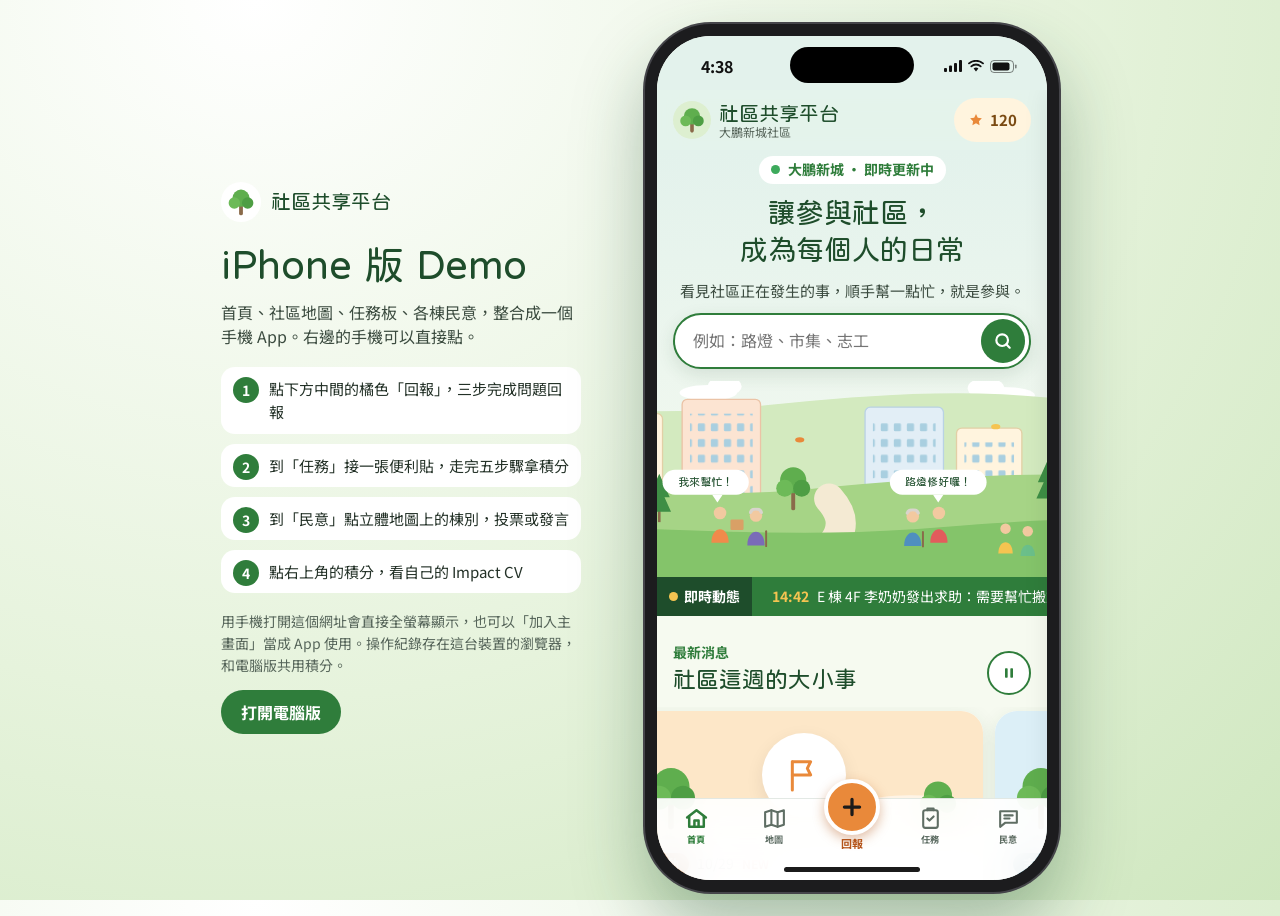
==== mobile.html @ 23ca9dd9 "mobile.html" ====
<!doctype html>
<html lang="zh-Hant">
<head>
<meta charset="utf-8">
<meta name="viewport" content="width=device-width, initial-scale=1, viewport-fit=cover">
<meta name="theme-color" content="#F6FAF0">
<meta name="apple-mobile-web-app-capable" content="yes">
<meta name="apple-mobile-web-app-status-bar-style" content="default">
<meta name="apple-mobile-web-app-title" content="社區共享">
<title>社區共享平台 · iPhone 版</title>
<link rel="preconnect" href="https://fonts.googleapis.com">
<link rel="stylesheet" href="https://fonts.googleapis.com/css2?family=Huninn&family=Noto+Sans+TC:wght@400;500;700&display=swap">
<style>
:root{
  --ink:#1E4D2B;--green:#2F7D3B;--green-soft:#DDEFD0;--orange:#E9893A;--orange-deep:#B4541A;--sun:#F5C451;
  --paper:#FFFDF8;--bg:#F6FAF0;--line:#E1ECD6;--text:#233127;--muted:#56655A;--hard:3px 3px 0 var(--ink);
}
*{box-sizing:border-box;-webkit-tap-highlight-color:transparent}
html{-webkit-text-size-adjust:100%;height:100%}
body{margin:0;height:100%;font-family:'Noto Sans TC',-apple-system,BlinkMacSystemFont,system-ui,sans-serif;font-size:16px;line-height:1.55;color:var(--text);background:var(--bg);overflow:hidden;overscroll-behavior:none}
[hidden]{display:none!important}
h1,h2,h3,h4,p{margin:0}
button,input,select,textarea{font:inherit;color:inherit}
button{cursor:pointer;background:none;border:none;padding:0}
a{color:inherit}
:focus-visible{outline:3px solid var(--orange);outline-offset:2px}
[tabindex="-1"]:focus{outline:none}
.hn{font-family:'Huninn','Noto Sans TC',sans-serif;font-weight:400}
.sr{position:absolute;width:1px;height:1px;overflow:hidden;clip:rect(0 0 0 0);white-space:nowrap}

/* ---------- 外框：手機上全螢幕，電腦上顯示 iPhone 外框 ---------- */
.device{position:fixed;inset:0}
.app{position:absolute;inset:0;overflow:hidden;background:var(--bg);
  --top:env(safe-area-inset-top,0px);--bot:env(safe-area-inset-bottom,0px);--tabh:calc(56px + max(var(--bot),8px))}
.sbar{position:absolute;left:0;right:0;top:0;height:var(--top);z-index:30;background:rgba(246,250,240,.94)}
.app[data-tab=home] .sbar{background:#E3F2EC}
.sb-in,.island,.homebar,.desk{display:none}

@media (min-width:760px){
  body{overflow:auto;background:radial-gradient(ellipse at 20% 0%,#FFFFFF 0%,#E6F3DC 55%,#CFE7BF 100%)}
  .wrap{min-height:100%;display:flex;align-items:center;justify-content:center;gap:64px;padding:24px}
  .desk{display:block;max-width:360px;color:var(--text)}
  .device{position:relative;inset:auto;width:414px;height:868px;flex-shrink:0;padding:12px;border-radius:66px;background:#1C1C1E;box-shadow:0 0 0 2px #45454A,0 34px 70px rgba(30,77,43,.35)}
  .app{position:relative;inset:auto;width:390px;height:844px;border-radius:54px;--top:54px;--bot:26px}
  .sb-in{display:flex;align-items:center;justify-content:space-between;height:100%;padding:6px 30px 0 44px;font-weight:700;font-size:16px;color:#111}
  .island{display:block;position:absolute;top:23px;left:50%;width:124px;height:36px;margin-left:-62px;background:#000;border-radius:20px;z-index:100}
  .homebar{display:block;position:absolute;bottom:8px;left:50%;width:136px;height:5px;margin-left:-68px;border-radius:3px;background:#1B1B1B;z-index:100;pointer-events:none}
}
.desk .d-brand{display:flex;align-items:center;gap:10px;color:var(--ink);font-size:20px}
.desk h1{margin:18px 0 10px;font-size:40px;line-height:1.25;color:var(--ink)}
.desk p{font-size:16px;color:#3C4C40}
.d-try{margin:18px 0;padding:0;list-style:none;counter-reset:n;display:flex;flex-direction:column;gap:10px}
.d-try li{position:relative;padding:10px 12px 10px 48px;background:#fff;border-radius:14px;font-size:15px}
.d-try li::before{counter-increment:n;content:counter(n);position:absolute;left:12px;top:10px;width:26px;height:26px;border-radius:50%;background:var(--green);color:#fff;font-weight:700;text-align:center;line-height:26px;font-size:14px}
.d-note{font-size:14px!important;color:var(--muted)!important}
.d-link{display:inline-flex;align-items:center;min-height:44px;margin-top:14px;padding:0 20px;border-radius:999px;background:var(--green);color:#fff;font-weight:700;text-decoration:none}

/* ---------- 畫面 ---------- */
.screen{position:absolute;left:0;right:0;top:var(--top);bottom:0;overflow-y:auto;overflow-x:hidden;-webkit-overflow-scrolling:touch;overscroll-behavior:contain;padding-bottom:calc(var(--tabh) + 20px);background:var(--bg);scrollbar-width:none}
.screen::-webkit-scrollbar{display:none}
.screen.push{z-index:15;transform:translateX(102%);transition:transform .32s cubic-bezier(.2,.8,.2,1);box-shadow:-8px 0 24px rgba(0,0,0,.08)}
.screen.push.on{transform:none}

.nav{position:sticky;top:0;z-index:10;display:flex;align-items:center;justify-content:space-between;gap:10px;min-height:60px;padding:8px 16px;background:rgba(246,250,240,.9);-webkit-backdrop-filter:saturate(1.6) blur(14px);backdrop-filter:saturate(1.6) blur(14px)}
.app[data-tab=home] #s-home .nav{background:rgba(227,242,236,.9)}
.ttl{font-size:30px;line-height:1.2;color:var(--ink)}
.sub{display:flex;align-items:center;gap:6px;font-size:14px;color:var(--muted)}
.brand{display:flex;align-items:center;gap:8px;color:var(--ink)}
.brand b{font-family:'Huninn','Noto Sans TC',sans-serif;font-weight:400;font-size:20px;line-height:1.15}
.brand small{display:block;font-family:'Noto Sans TC',sans-serif;font-size:12px;color:var(--muted)}
.ptsbtn{display:flex;align-items:center;gap:6px;min-height:44px;padding:0 14px;border-radius:999px;background:#FFF4DE;color:#7A4A12;font-size:15px;font-weight:700;flex-shrink:0}
.ptsbtn.bump{animation:bump .6s ease}
@keyframes bump{30%{transform:scale(1.15)}}
.back{display:flex;align-items:center;gap:2px;min-height:44px;padding-right:10px;color:var(--green);font-size:17px;font-weight:700}
.ttl-sm{font-size:17px;font-weight:700;color:var(--ink)}

.dot{display:inline-block;width:9px;height:9px;border-radius:50%;flex-shrink:0}
@keyframes blink{50%{opacity:.35}}.live{animation:blink 1.4s ease-in-out infinite}

/* ---------- 共用元件 ---------- */
.sec{padding:26px 16px 0}
.sec-h{display:flex;align-items:flex-end;justify-content:space-between;gap:12px;margin-bottom:12px}
.kick{color:var(--green);font-weight:700;font-size:14px}
.h2{font-size:23px;line-height:1.35;color:var(--ink)}
.h2s{font-size:20px;line-height:1.35;color:var(--ink);margin-bottom:10px}
.lead{font-size:14px;color:var(--muted);margin:-6px 0 10px}
.hscroll{display:flex;gap:8px;overflow-x:auto;margin:0 -16px;padding:4px 16px 8px;scroll-padding:0 16px;scrollbar-width:none}
.hscroll::-webkit-scrollbar{display:none}
.chip{flex-shrink:0;min-height:44px;padding:0 16px;border:2px solid var(--green);border-radius:999px;background:#fff;color:var(--green);font-weight:700;font-size:15px;white-space:nowrap}
.chip[aria-pressed=true]{background:var(--green);color:#fff}
.card{background:#fff;border:1px solid var(--line);border-radius:18px;padding:16px}
.panel{background:var(--paper);border:3px solid var(--ink);border-radius:16px;box-shadow:var(--hard);padding:14px}
.btn{min-height:48px;display:inline-flex;align-items:center;justify-content:center;gap:6px;padding:0 16px;border:3px solid var(--ink);border-radius:12px;background:#fff;color:var(--ink);font-weight:700;font-size:16px;text-decoration:none;box-shadow:var(--hard);transition:transform .12s ease,box-shadow .12s ease}
.btn:active{transform:translate(2px,2px);box-shadow:1px 1px 0 var(--ink)}
.btn:disabled,.btn.primary:disabled,.btn.green:disabled{background:#ECEAE3;color:#6C7268;box-shadow:none;cursor:not-allowed;transform:none;border-color:#B8C2B0}
.btn.primary{background:var(--orange);color:#1B1B1B}
.btn.green{background:var(--green);color:#fff}
.btn.wide{width:100%}
.btn.quiet{border-width:2px;box-shadow:none;min-height:44px}
.btn.sm{min-height:44px;font-size:15px;box-shadow:none;border-width:2px}
.pill{display:inline-flex;align-items:center;gap:4px;font-size:13px;font-weight:700;padding:1px 10px;border-radius:999px;white-space:nowrap}
.pills{display:flex;flex-wrap:wrap;gap:6px;margin-bottom:6px}
.p-gray{background:#F1EFE6;color:#3E4A44}
.p-pt{background:#FFF4DE;color:#7A4A12}
.meter{height:12px;background:#EEF0E6;border:2px solid var(--ink);border-radius:999px;overflow:hidden}
.meter i{display:block;height:100%;background:var(--orange);transition:width .5s ease}
.muted{color:var(--muted);font-size:15px}
.meta{font-size:14px;color:var(--muted)}
.mini{font-size:14px;font-weight:700;color:var(--ink);margin-bottom:8px}
.notice{padding:10px 12px;border-radius:12px;background:#FFF4DE;color:#5D3A0E;font-size:15px}
.notice.ok{background:var(--green-soft);color:#1E4D2B}
.notice.stop{background:#F9DCD3;color:#7A2715}
.notice.gray{background:#F1EFE6;color:#3E4A44}

/* ---------- 首頁 ---------- */
.hero{background:linear-gradient(#E3F2EC,var(--bg));text-align:center;padding:6px 16px 0;display:flex;flex-direction:column;align-items:center;gap:10px;overflow:hidden}
.live-tag{display:inline-flex;align-items:center;gap:8px;padding:3px 12px;border-radius:999px;background:#fff;color:var(--green);font-size:14px;font-weight:700}
.hero h1{font-size:28px;line-height:1.35;color:var(--ink)}
.hero p{font-size:15px;color:#3C4C40}
.search{width:100%;display:flex;align-items:center;gap:6px;background:#fff;border:2px solid var(--green);border-radius:999px;padding:4px 4px 4px 16px;box-shadow:0 6px 18px rgba(30,77,43,.12)}
.search input{flex:1;min-width:0;border:none;outline:none;background:transparent;font-size:16px;min-height:40px}
.search button{width:44px;height:44px;flex-shrink:0;border-radius:50%;background:var(--green);display:flex;align-items:center;justify-content:center}
.scene{display:block;width:calc(100% + 32px);height:196px;margin:2px -16px 0}
@keyframes drift{from{transform:translateX(-18px)}to{transform:translateX(18px)}}.drift{animation:drift 9s ease-in-out infinite alternate}
@keyframes bob{0%,100%{transform:translateY(0)}50%{transform:translateY(-6px)}}.bob{animation:bob 2.4s ease-in-out infinite}.bob2{animation:bob 2.4s ease-in-out .8s infinite}
@keyframes fall{0%{transform:translate(0,0) rotate(0);opacity:0}15%{opacity:1}100%{transform:translate(30px,120px) rotate(220deg);opacity:0}}.leaf{animation:fall 6s linear infinite}.leaf2{animation:fall 7s linear 2.5s infinite}

.ticker{display:flex;background:var(--green);color:#fff}
.tk-lab{flex-shrink:0;display:flex;align-items:center;gap:6px;padding:0 12px;background:var(--ink);font-weight:700;font-size:14px;position:relative;z-index:1}
.tk-view{flex:1;min-width:0;overflow:hidden;padding:9px 0}
@keyframes marquee{from{transform:translateX(0)}to{transform:translateX(-50%)}}
.track{display:flex;width:max-content;animation:marquee 42s linear infinite}
.track span{display:inline-flex;gap:8px;padding:0 20px;white-space:nowrap;font-size:14px}
.track b{color:var(--sun)}

.iconbtn{width:44px;height:44px;flex-shrink:0;border:2px solid var(--green);border-radius:50%;background:#fff;display:flex;align-items:center;justify-content:center}
.news{position:relative;display:flex;gap:12px;overflow-x:auto;scroll-snap-type:x mandatory;margin:0 -16px;padding:4px 16px 12px;scrollbar-width:none}
.news::-webkit-scrollbar{display:none}
.ncard{flex:0 0 100%;scroll-snap-align:start;background:#fff;border-radius:22px;overflow:hidden;box-shadow:0 6px 20px rgba(30,77,43,.10);display:flex;flex-direction:column}
.nart{position:relative;height:128px;display:flex;align-items:center;justify-content:center;overflow:hidden}
.nicon{position:relative;width:84px;height:84px;border-radius:50%;background:#fff;display:flex;align-items:center;justify-content:center;box-shadow:0 6px 18px rgba(0,0,0,.08)}
.nbody{padding:14px 18px 18px;display:flex;flex-direction:column;gap:8px;flex:1}
.nbody h3{font-size:20px;line-height:1.4;color:var(--ink)}
.nbody p{font-size:15px;color:#3C4C40}
.nbody .row{display:flex;align-items:center;gap:8px;font-size:14px;color:var(--muted)}
.nmore{align-self:flex-start;margin-top:auto;min-height:44px;padding:0 18px;border:2px solid var(--green);border-radius:999px;background:#fff;color:var(--green);font-weight:700;font-size:15px}
.newnew{font-size:12px;font-weight:700;color:#C0563A}
.dots{display:flex;justify-content:center}
.dots button{width:30px;height:30px;display:flex;align-items:center;justify-content:center}
.dots i{display:block;width:8px;height:8px;border-radius:4px;background:#BFD8AE;transition:width .3s}
.dots [aria-current] i{width:22px;background:var(--green)}

.quick{display:grid;grid-template-columns:repeat(3,minmax(0,1fr));gap:10px}
.qbtn{display:flex;flex-direction:column;align-items:center;gap:4px;padding:14px 4px 12px;background:#fff;border:1px solid var(--line);border-radius:18px;text-align:center}
.qbtn:active{transform:scale(.97)}
.qbtn .ic{width:54px;height:54px;border-radius:50%;display:flex;align-items:center;justify-content:center;margin-bottom:2px}
.qbtn b{font-family:'Huninn','Noto Sans TC',sans-serif;font-weight:400;font-size:16px;color:var(--ink)}
.qbtn small{font-size:12px;color:var(--muted);line-height:1.3}

.stats{display:grid;grid-template-columns:1fr 1fr;gap:10px}
.stat{background:#fff;border-radius:18px;padding:14px;display:flex;flex-direction:column;gap:2px}
.stat span{font-size:13px;color:var(--muted)}
.stat b{font-family:'Huninn','Noto Sans TC',sans-serif;font-weight:400;font-size:32px;line-height:1.2}
.mapprev{display:block;width:100%;margin-top:12px;padding:12px;background:#fff;border-radius:20px;text-align:left}
.mini-map{position:relative;height:168px;background:#E9EFD9;border-radius:14px;overflow:hidden}
.mini-map .a{position:absolute}
.mapprev .row{display:flex;align-items:center;justify-content:space-between;gap:8px;margin-top:10px;font-size:14px;color:#3C4C40}
.mapprev .row b{display:inline-flex;align-items:center;gap:2px;flex-shrink:0;min-height:40px;padding:0 14px;border-radius:999px;background:var(--green);color:#fff;font-size:14px}

.hcard{flex:0 0 228px;background:#fff;border-radius:20px;overflow:hidden;border:1px solid var(--line);display:flex;flex-direction:column}
.hcard .art{position:relative;height:100px;display:flex;align-items:center;justify-content:center}
.hcard .art .circ{width:60px;height:60px;border-radius:50%;background:#fff;display:flex;align-items:center;justify-content:center}
.hcard .art .pt{position:absolute;top:10px;right:10px;font-size:13px;font-weight:700;color:#7A4A12;background:#fff;padding:1px 10px;border-radius:999px}
.hcard .bd{padding:12px 14px 14px;display:flex;flex-direction:column;gap:4px;flex:1}
.hcard h3{font-size:17px;line-height:1.4;color:var(--ink)}
.hcard .go{margin-top:auto;min-height:44px;border-radius:12px;font-weight:700;font-size:15px}
.ctag{align-self:flex-start;font-size:12px;font-weight:700;color:var(--green);background:var(--green-soft);padding:1px 10px;border-radius:999px}

.heroes{display:flex;flex-direction:column;gap:8px}
.hrow{display:flex;align-items:center;gap:12px;padding:10px 12px;background:#fff;border-radius:16px}
.hrow .rk{width:22px;text-align:center;font-size:22px}
.hrow .av{width:44px;height:44px;flex-shrink:0;border-radius:50%;color:#fff;font-weight:700;display:flex;align-items:center;justify-content:center}
.hrow .who{flex:1;min-width:0}
.hrow .who b{display:block;font-size:15px;line-height:1.35}
.hrow .who small{font-size:13px;color:var(--muted)}
.hrow .pt{font-weight:700;color:#7A4A12;white-space:nowrap;font-size:15px}
.pair{position:relative;overflow:hidden;margin-top:12px;padding:20px;border-radius:22px;background:var(--green);color:#fff;display:flex;flex-direction:column;gap:8px}
.pair .tag{align-self:flex-start;font-size:13px;font-weight:700;background:var(--sun);color:#3D2C05;padding:1px 12px;border-radius:999px}
.pair .nm{font-size:24px;line-height:1.35}
.pair p{position:relative;font-size:15px;color:#E6F3DC}
.foot-note{padding:28px 24px 8px;text-align:center;font-size:13px;color:var(--muted)}

/* ---------- 地圖 ---------- */
.chiprow{padding:0 16px}
.mapwrap{position:relative;margin:4px 16px 0;border-radius:18px;overflow:hidden;border:1px solid #D7D1C0;background:#E9E5D8}
.mapview{height:392px;overflow:auto;overscroll-behavior:contain;scrollbar-width:none;touch-action:pan-x pan-y}
.mapview::-webkit-scrollbar{display:none}
.mapview.fit{height:auto;overflow:hidden}
.m-map{position:relative;width:760px;height:520px;background:#E9E5D8}
.m-map .a{position:absolute}
.fitbtn{position:absolute;right:10px;bottom:10px;z-index:3;display:flex;align-items:center;gap:6px;min-height:44px;padding:0 14px;border-radius:999px;background:rgba(255,253,248,.96);border:1px solid #CFC8B6;font-weight:700;font-size:14px;color:var(--ink);box-shadow:0 2px 8px rgba(0,0,0,.15)}
.drag-hint{position:absolute;left:10px;bottom:16px;z-index:3;padding:2px 10px;border-radius:999px;background:rgba(27,58,47,.82);color:#fff;font-size:12px;pointer-events:none}
.mapview.fit~.drag-hint{display:none}
.mb{position:absolute;padding:10px 12px;border:1px solid #CFC8B6;border-radius:10px;text-align:left;display:flex;flex-direction:column;align-items:flex-start;gap:2px;color:#1B2B24}
.mb .n{font-size:18px;font-weight:700;line-height:1.3}
.mb .m{font-size:12px;color:#5E584A}
.mb .tg{margin-top:4px;font-size:12px;font-weight:700;background:#FFFDF8;color:#8A3F12;padding:2px 8px;border-radius:999px}
.pin{position:absolute;width:44px;height:44px;border:3px solid #FFFDF8;border-radius:50%;display:flex;align-items:center;justify-content:center}
.pin.ev{border-radius:12px;background:#1F6F78}
.pbadge{position:absolute;white-space:nowrap;font-size:11px;font-weight:700;padding:0 5px;border-radius:999px}
.pbar{position:absolute;width:44px;height:7px;background:#FFFDF8;border-radius:4px;overflow:hidden;box-shadow:0 1px 3px rgba(27,43,36,.3)}
.wk{position:absolute;width:40px;height:40px;transition:left 1.4s linear,top 1.4s linear}
.wk .pulse{position:absolute;inset:0;border-radius:50%;background:#1B3A2F;animation:pulse 1.8s ease-out infinite}
@keyframes pulse{0%{transform:scale(1);opacity:.5}100%{transform:scale(2.3);opacity:0}}
.wk button{position:absolute;inset:0;border:3px solid #FFFDF8;border-radius:50%;background:#1B3A2F;display:flex;align-items:center;justify-content:center}
.wk .lb{position:absolute;top:42px;left:50%;transform:translateX(-50%);white-space:nowrap;font-size:12px;font-weight:700;background:#1B3A2F;color:#fff;padding:0 6px;border-radius:6px}
.legend{display:flex;flex-wrap:wrap;gap:4px 14px;padding:10px 18px 0;font-size:12.5px;color:#3E4A44}
.legend span{display:flex;align-items:center;gap:5px}
.legend i{display:inline-block;width:11px;height:11px;border-radius:50%}
.tiles3{display:grid;grid-template-columns:repeat(3,minmax(0,1fr));gap:8px}
.tile{background:#fff;border-radius:14px;padding:12px 10px}
.tile b{display:block;font-size:28px;line-height:1.2;font-weight:700}
.tile span{font-size:13px;color:#4E5A53}
.trows{display:flex;flex-direction:column;gap:10px}
.trow{background:#fff;border:1px solid var(--line);border-radius:16px;padding:12px 14px;display:flex;flex-direction:column;gap:8px}
.trow .top{display:flex;justify-content:space-between;align-items:flex-start;gap:10px}
.trow .top b{display:block;font-size:16px;line-height:1.4}
.trow .acts2{display:flex;flex-wrap:wrap;gap:8px;align-items:center}
.ptag{flex-shrink:0;font-size:14px;font-weight:700;color:#8A3F12;background:#FBEFE4;padding:2px 10px;border-radius:999px}
.state{font-size:14px;font-weight:700;color:var(--green)}
.topics{display:flex;flex-direction:column;gap:6px}
.topic{display:flex;align-items:center;gap:12px;width:100%;min-height:56px;padding:6px 10px;background:#fff;border-radius:14px;text-align:left}
.topic .no{width:34px;height:34px;flex-shrink:0;border-radius:10px;color:#fff;font-weight:900;display:flex;align-items:center;justify-content:center}
.topic .bd{flex:1;min-width:0}
.topic .bd div{display:flex;justify-content:space-between;font-size:15px}
.topic .bar{height:8px;background:#F4F2EC;border-radius:4px;overflow:hidden;margin-top:4px}
.topic .bar i{display:block;height:8px}

/* ---------- 任務板 ---------- */
.seg{display:flex;margin:2px 16px 12px;padding:3px;background:#E1EADA;border-radius:12px}
.seg button{flex:1;min-height:42px;border-radius:9px;font-weight:700;font-size:15px;color:var(--ink);display:flex;align-items:center;justify-content:center;gap:6px}
.seg [aria-selected=true]{background:#fff;box-shadow:0 1px 4px rgba(0,0,0,.14)}
.seg .n{min-width:20px;height:20px;padding:0 6px;border-radius:10px;background:var(--orange-deep);color:#fff;font-size:12px;line-height:20px}
.tf{padding:0 16px;display:flex;flex-direction:column;gap:6px}
.tf-row{display:flex;flex-wrap:wrap;align-items:center;gap:8px}
.tf-row .lab{font-weight:700;color:var(--ink);font-size:15px}
.tf .hscroll{margin:0 -16px}
.sel{min-height:44px;padding:0 10px;border:2px solid var(--green);border-radius:10px;background:#fff;font-weight:700;color:var(--green);font-size:16px}
.tf-hint{font-size:13px;color:var(--muted)}
.cork{margin:12px 12px 0;padding:14px 12px 16px;border:7px solid #8A6A4A;border-radius:14px;box-shadow:var(--hard);background-color:#D3A871;background-image:radial-gradient(#BC8F58 1.3px,transparent 1.5px),radial-gradient(#E0BC8A 1px,transparent 1.2px);background-size:13px 13px,19px 19px;background-position:0 0,6px 8px}
.count{display:inline-block;margin-bottom:14px;padding:2px 12px;background:#fff;border-radius:6px;font-weight:700;font-size:14px;color:var(--ink)}
.notes{display:flex;flex-direction:column;gap:20px}
.note{position:relative;display:flex;flex-direction:column;gap:6px;padding:20px 14px 14px;border-radius:4px;box-shadow:2px 4px 8px rgba(60,38,10,.35)}
.note:nth-child(3n+1){transform:rotate(-1deg)}
.note:nth-child(3n+2){transform:rotate(.8deg)}
.note:nth-child(3n){transform:rotate(-.4deg)}
.note::before{content:'';position:absolute;left:50%;top:-7px;width:16px;height:16px;margin-left:-8px;border-radius:50%;background:radial-gradient(circle at 35% 30%,#F7A98C,#C0563A 65%);box-shadow:1px 2px 2px rgba(0,0,0,.35)}
.note h3{font-size:18px;line-height:1.4;color:var(--ink)}
.note .row{display:flex;flex-wrap:wrap;align-items:center;justify-content:space-between;gap:4px 8px}
.note .meta{color:#3C4C40}
.note .pt{font-weight:700;color:#7A4A12;background:#fff;padding:0 10px;border-radius:999px;font-size:15px}
.note .btn{margin-top:6px;box-shadow:none;border-width:2px;min-height:44px}
.c-space{background:#DDEFD0}.c-digital{background:#D5ECF6}.c-daily{background:#FDE7C8}.c-event{background:#EDE3F5}
.note.is-high{background:#F1EEE5}
.note.is-mine{outline:3px solid var(--green);outline-offset:2px}
.stamp{position:absolute;right:10px;top:12px;padding:0 8px;border:2px solid #A63B22;border-radius:6px;color:#A63B22;font-weight:700;font-size:13px;transform:rotate(6deg);background:rgba(255,255,255,.6)}
.empty{padding:24px;background:#fff;border-radius:6px;text-align:center}
.r-low{background:#DDEFD0;color:#1E5C2B}.r-mid{background:#FFE7B8;color:#7A4A12}.r-high{background:#F9DCD3;color:#8E2F1A}
.stack{display:flex;flex-direction:column;gap:14px;padding:0 16px}
.mine-item{display:flex;flex-direction:column;gap:6px;padding:12px 0;border-top:2px dashed var(--line)}
.mine-item:first-of-type{border-top:none;padding-top:4px}
.mine-item b{color:var(--ink);line-height:1.4}
.mine-item small{color:var(--muted);font-size:14px}
.cv-grid{display:grid;grid-template-columns:repeat(3,1fr);gap:8px;margin-bottom:10px}
.cv-grid div{padding:8px 4px;background:var(--bg);border-radius:12px;text-align:center;font-size:13px;color:var(--muted)}
.cv-grid b{display:block;font-family:'Huninn','Noto Sans TC',sans-serif;font-weight:400;font-size:26px;line-height:1.2;color:var(--green)}
.badges{display:flex;flex-wrap:wrap;gap:6px}
.bdg{font-size:13px;padding:2px 10px;border-radius:999px;border:2px dashed #B8C2B0;color:#6C7268}
.bdg.on{border:2px solid var(--orange-deep);background:#FFF4DE;color:#7A4A12;font-weight:700}
.rule ul{list-style:none;margin:8px 0;padding:0;display:flex;flex-direction:column;gap:8px;font-size:15px}
.rule li{display:flex;flex-wrap:wrap;align-items:center;gap:8px}
.rule p{font-size:14px;color:var(--muted)}

/* 任務流程 */
.steps{list-style:none;margin:0;padding:0;display:grid;grid-template-columns:repeat(5,1fr);gap:2px}
.steps li{position:relative;padding-top:30px;text-align:center;font-size:12px;line-height:1.3;color:var(--muted)}
.steps li::before{content:attr(data-n);position:absolute;left:50%;top:0;width:26px;height:26px;margin-left:-13px;border:2px solid #B8C2B0;border-radius:50%;background:#fff;font-weight:700;line-height:22px}
.steps li.done{color:var(--ink)}
.steps li.done::before{content:'✓';background:var(--green);border-color:var(--green);color:#fff}
.steps li.now{color:var(--ink);font-weight:700}
.steps li.now::before{border-color:var(--orange-deep);background:#FFF4DE;color:#7A4A12}
.facts{display:grid;grid-template-columns:auto 1fr;gap:4px 14px;margin:0;font-size:15px}
.facts dt{color:var(--muted)}.facts dd{margin:0;font-weight:500}
.checks{display:flex;flex-direction:column;gap:8px}
.check{display:flex;align-items:center;gap:10px;min-height:48px;padding:6px 10px;border:2px solid var(--line);border-radius:12px;background:#fff;font-size:15px}
.check input{width:24px;height:24px;accent-color:var(--green);flex-shrink:0}
.photos{display:grid;grid-template-columns:1fr 1fr;gap:10px}
.photo{display:flex;align-items:center;justify-content:center;min-height:92px;padding:6px;border:2px dashed #B8C2B0;border-radius:12px;color:var(--muted);font-size:14px;text-align:center}
.photo.has{border:2px solid var(--green);background:var(--green-soft);color:var(--ink);font-weight:700}
.link-row{display:flex;flex-wrap:wrap;gap:4px 16px;font-size:15px}
.linkbtn{min-height:44px;padding:0 4px;color:#8E2F1A;text-decoration:underline}
.isteps{display:grid;grid-template-columns:repeat(4,minmax(0,1fr));gap:4px}
.isteps div{display:flex;flex-direction:column;gap:6px;font-size:13px;color:var(--muted)}
.isteps i{height:8px;border-radius:4px}
.isteps .cur{color:var(--ink);font-weight:700}
.helpbox{display:flex;flex-direction:column;gap:10px;padding:14px;border-radius:14px;background:#FBEFE4;color:#5A2A0C;font-size:15px}

/* ---------- 各棟民意 ---------- */
.isocard{margin:0 12px;padding:12px 10px 10px;background:#FBF1DC;border:3px solid var(--ink);border-radius:18px;box-shadow:var(--hard)}
.bubble{position:relative;margin:0 4px 14px;padding:8px 12px;background:#fff;border:2px solid var(--ink);border-radius:12px;box-shadow:3px 3px 0 var(--ink);font-size:15px;line-height:1.5;min-height:62px}
.bubble::after{content:'';position:absolute;left:40px;bottom:-10px;width:16px;height:16px;background:#fff;border-right:2px solid var(--ink);border-bottom:2px solid var(--ink);transform:rotate(45deg)}
.bubble .unit{display:inline-block;margin-right:6px;padding:0 8px;border-radius:6px;background:var(--sun);color:#3A2A00;font-weight:700}
#vIso svg{display:block;width:100%;height:auto}
.ib{cursor:pointer;transition:transform .22s ease}
.ib.on{transform:translateY(-10px)}
.ib:focus{outline:none}
.ib:focus-visible .roof{stroke:var(--orange);stroke-width:5}
.hint{text-align:center;font-size:13px;font-weight:700;color:var(--ink);margin:2px 0 4px}
.isocard .hscroll{margin:0 -10px;padding:4px 10px 4px}
.isocard .chip{min-width:52px;padding:0 12px}
.sum-head{display:flex;align-items:flex-start;justify-content:space-between;gap:8px}
.sum-head h2{font-size:24px;line-height:1.3;color:var(--ink)}
.sum-sub{margin:2px 0 8px;color:var(--orange-deep);font-weight:700;font-size:15px}
.mood{background:#FFF4DE;color:#7A4A12}
.bar-row{display:grid;grid-template-columns:86px 1fr 42px;align-items:center;gap:8px;font-size:15px;margin-top:6px}
.bar-row span:last-child{text-align:right;font-weight:700}
.linkish{display:inline-flex;align-items:center;min-height:44px;margin-top:4px;color:var(--green);font-weight:700;text-decoration:underline}
.cmp h3{font-size:16px;text-align:center;margin-bottom:10px;color:var(--ink)}
.cmp-box{padding:10px;border-radius:12px;background:#EAF4E0}
.cmp-tag{display:inline-block;margin-bottom:4px;padding:0 12px;border-radius:8px;background:var(--green);color:#fff;font-weight:700}
.poll{margin-top:14px;padding-top:12px;border-top:2px dashed var(--line)}
.poll h4{margin:2px 0 8px;color:var(--ink);font-size:17px;line-height:1.45}
.poll small{color:var(--orange-deep);font-weight:700;font-size:13px}
.poll-opts{display:flex;flex-direction:column;gap:8px}
.poll-opts .btn{justify-content:flex-start;text-align:left}
.poll-res{display:grid;grid-template-columns:1fr auto;gap:2px 8px;font-size:15px;margin-bottom:8px}
.poll-res .meter{grid-column:1/-1}
.poll-res.mine b::after{content:'（你的選擇）';font-weight:400;font-size:13px;color:var(--muted)}
.voices{display:flex;flex-direction:column;gap:12px}
.vcard{padding:10px 12px 6px;background:#fff;border:2px solid var(--ink);border-radius:14px;box-shadow:3px 3px 0 var(--ink)}
.vcard.is-new{background:#FFF4DE}
.vtags{display:flex;flex-wrap:wrap;gap:4px;margin-bottom:4px}
.t-no{background:var(--sun);color:#3A2A00}.t-unit{background:var(--ink);color:#fff}.t-topic{background:var(--green-soft);color:#1E4D2B}
.vtext{margin-bottom:4px;line-height:1.55}
.vreply{margin-bottom:4px;padding:4px 8px;border-left:4px solid var(--green);background:#F2F8EA;font-size:14px}
.vfoot{display:flex;flex-wrap:wrap;align-items:center;justify-content:space-between;gap:2px 8px}
.plus{min-height:44px;padding:0 4px;color:var(--orange-deep);font-weight:700;font-size:15px}
.plus[aria-pressed=true]{color:var(--green)}
.to-task{display:inline-flex;align-items:center;min-height:44px;color:var(--green);font-weight:700;font-size:15px}
.fab-wrap{position:sticky;bottom:calc(var(--tabh) + 14px);z-index:6;display:flex;justify-content:flex-end;padding:0 14px;margin-top:18px;pointer-events:none}
.fab-wrap.off .fab{opacity:0;transform:translateY(12px);visibility:hidden}
.fab{transition:opacity .2s ease,transform .2s ease,visibility .2s;pointer-events:auto;min-height:52px;padding:0 18px;border-radius:999px;background:var(--orange);border:3px solid var(--ink);box-shadow:var(--hard);font-weight:700;font-size:16px;color:#1B1B1B;display:flex;align-items:center;gap:6px}
.billboard{position:relative;margin:22px 12px 0;padding:22px 14px 10px;background:var(--orange);border:4px solid var(--ink);border-radius:12px;box-shadow:5px 5px 0 var(--ink)}
.bb-title{position:absolute;left:8px;top:-22px;padding:2px 14px;background:#fff;border:3px solid var(--ink);border-radius:8px;box-shadow:3px 3px 0 var(--ink);color:var(--ink);font-size:21px;transform:rotate(-1.5deg)}
.bb-title b{font-weight:400;color:#B4541A}
.bb-row{display:flex;align-items:center;gap:10px;width:100%;min-height:76px;margin:10px 0 0;padding:8px 14px;border:3px solid var(--ink);border-radius:18px;background:var(--paper);text-align:left;box-shadow:inset -4px -4px 0 #EFE4CE}
.bb-no{flex-shrink:0;padding:0 8px;border-radius:6px;background:var(--ink);color:var(--sun);font-weight:700;font-size:14px}
.bb-name{flex:1;min-width:0;font-family:'Huninn','Noto Sans TC',sans-serif;font-size:24px;line-height:1.25;color:var(--ink)}
.bb-num{flex-shrink:0;font-family:'Huninn','Noto Sans TC',sans-serif;font-size:26px;color:#B4541A}
.bb-num small{font-family:'Noto Sans TC',sans-serif;font-size:13px;color:var(--muted);margin-left:2px}
.bb-note{margin-top:8px;text-align:center;font-size:14px;font-weight:700;color:#2A2000}
.dist{display:flex;flex-wrap:wrap;align-items:center;justify-content:center;gap:8px;padding:4px}
.bub{display:flex;flex-direction:column;align-items:center;justify-content:center;padding:4px;border:3px solid var(--ink);border-radius:50%;background:#fff;color:var(--ink);font-weight:700;line-height:1.2;box-shadow:2px 2px 0 var(--ink)}
.bub small{font-weight:400;font-size:12px}
.lines{margin:0;padding-left:20px;display:flex;flex-direction:column;gap:4px}
.picks{display:flex;flex-wrap:wrap;gap:8px}
.picks .chip{padding:0 14px}
fieldset{border:none;margin:0;padding:0}
legend{padding:0;margin-bottom:8px;font-weight:700;color:var(--ink)}
.say-text{width:100%;min-height:92px;padding:10px;border:2px solid var(--ink);border-radius:12px;background:#fff;resize:none;line-height:1.5;font-size:16px}
.say-count{text-align:right;font-size:14px;color:var(--muted)}
.fine{font-size:14px;color:var(--muted)}
.ropt{min-height:52px;padding:0 16px;border:2px solid #CFC8B6;border-radius:12px;background:#fff;font-size:17px}
.ropt[aria-pressed=true]{background:var(--ink);border-color:var(--ink);color:#fff}

/* ---------- 我的 ---------- */
.prof{display:flex;align-items:center;gap:14px;padding:18px;border-radius:22px;background:var(--green);color:#fff}
.prof .av{width:60px;height:60px;border-radius:50%;background:var(--sun);color:#3D2C05;font-size:24px;font-weight:700;display:flex;align-items:center;justify-content:center;flex-shrink:0}
.prof .big{font-family:'Huninn','Noto Sans TC',sans-serif;font-size:40px;line-height:1.1}
.prof small{color:#DDEFD0;font-size:14px}
.acts-grid{display:grid;grid-template-columns:repeat(4,1fr);gap:6px;text-align:center}
.acts-grid div{padding:8px 2px;background:var(--bg);border-radius:12px;font-size:12px;color:var(--muted)}
.acts-grid b{display:block;font-size:22px;color:var(--ink)}
.menu{display:flex;flex-direction:column;background:#fff;border:1px solid var(--line);border-radius:18px;overflow:hidden}
.menu a,.menu button{display:flex;align-items:center;gap:12px;min-height:54px;padding:0 16px;border-top:1px solid var(--line);text-decoration:none;font-size:16px;text-align:left;color:var(--text)}
.menu>:first-child{border-top:none}
.menu .chev{margin-left:auto;color:#9AA59D}
.menu .danger{color:#A63B22}

/* ---------- 分頁列、底部卡片、提示 ---------- */
.tabbar{position:absolute;left:0;right:0;bottom:0;z-index:20;display:grid;grid-template-columns:repeat(5,1fr);height:var(--tabh);padding-bottom:max(var(--bot),8px);background:rgba(255,255,255,.92);-webkit-backdrop-filter:blur(18px) saturate(1.6);backdrop-filter:blur(18px) saturate(1.6);border-top:1px solid rgba(30,77,43,.12)}
.tb{position:relative;display:flex;flex-direction:column;align-items:center;justify-content:center;gap:1px;color:#5F6E64;font-size:11px;font-weight:700}
.tb.on{color:var(--green)}
.tb .n{position:absolute;top:3px;left:calc(50% + 6px);min-width:18px;height:18px;padding:0 5px;border-radius:9px;background:#C63F2B;color:#fff;font-size:11px;line-height:18px}
.tb-report{display:flex;flex-direction:column;align-items:center;justify-content:flex-start;font-size:11px;font-weight:700;color:var(--orange-deep)}
.tb-report span{width:56px;height:56px;margin-top:-20px;border-radius:50%;background:var(--orange);border:4px solid #fff;display:flex;align-items:center;justify-content:center;box-shadow:0 4px 12px rgba(180,84,26,.4)}
.tb-report:active span{transform:scale(.94)}
.scrim{position:absolute;inset:0;z-index:40;background:rgba(16,28,22,.45);opacity:0;transition:opacity .28s}
.scrim.on{opacity:1}
.sheet{position:absolute;left:0;right:0;bottom:0;z-index:41;max-height:calc(100% - var(--top) - 10px);display:flex;flex-direction:column;background:var(--paper);border-radius:24px 24px 0 0;box-shadow:0 -8px 30px rgba(0,0,0,.2);transform:translateY(105%);transition:transform .32s cubic-bezier(.2,.8,.2,1);padding-bottom:var(--bot)}
.sheet.on{transform:none}
.grab{flex-shrink:0;height:22px;display:flex;align-items:center;justify-content:center;touch-action:none;cursor:grab}
.grab::before{content:'';width:40px;height:5px;border-radius:3px;background:#C9CFC4}
#sheetIn{display:flex;flex-direction:column;min-height:0;flex:1}
.sh-head{flex-shrink:0;display:flex;align-items:flex-start;justify-content:space-between;gap:12px;padding:0 16px 12px 18px;border-bottom:2px dashed var(--line);touch-action:none}
.sh-head h2{font-size:21px;line-height:1.4;color:var(--ink)}
.sh-body{overflow-y:auto;overscroll-behavior:contain;padding:14px 18px 22px;display:flex;flex-direction:column;gap:14px}
.xbtn{width:44px;height:44px;flex-shrink:0;border-radius:50%;background:#F1EFE6;display:flex;align-items:center;justify-content:center}
.toast.top{top:calc(var(--top) + 8px);bottom:auto}
.toast{position:absolute;left:16px;right:16px;bottom:calc(var(--tabh) + 12px);z-index:60;background:var(--ink);color:#fff;padding:12px 18px;border-radius:16px;box-shadow:0 8px 24px rgba(0,0,0,.25);text-align:center;font-size:15px;pointer-events:none}

@media (prefers-reduced-motion:reduce){
  *,*::before,*::after{animation:none!important;transition:none!important}
}
</style>
</head>
<body>
<div class="wrap">

<aside class="desk" aria-label="說明">
  <div class="d-brand"><svg width="40" height="40" viewBox="0 0 42 42" aria-hidden="true"><circle cx="21" cy="21" r="21" fill="#fff"/><rect x="19" y="24" width="4" height="11" rx="2" fill="#8A6A4A"/><circle cx="21" cy="17" r="9" fill="#5FAE4E"/><circle cx="14" cy="22" r="6" fill="#6DBA58"/><circle cx="28" cy="22" r="6" fill="#4E9E44"/></svg><span class="hn">社區共享平台</span></div>
  <h1 class="hn">iPhone 版 Demo</h1>
  <p>首頁、社區地圖、任務板、各棟民意，整合成一個手機 App。右邊的手機可以直接點。</p>
  <ol class="d-try">
    <li>點下方中間的橘色「回報」，三步完成問題回報</li>
    <li>到「任務」接一張便利貼，走完五步驟拿積分</li>
    <li>到「民意」點立體地圖上的棟別，投票或發言</li>
    <li>點右上角的積分，看自己的 Impact CV</li>
  </ol>
  <p class="d-note">用手機打開這個網址會直接全螢幕顯示，也可以「加入主畫面」當成 App 使用。操作紀錄存在這台裝置的瀏覽器，和電腦版共用積分。</p>
  <a class="d-link" href="index.html">打開電腦版</a>
</aside>

<div class="device" id="device">
<div class="island" aria-hidden="true"></div>
<div class="app" id="app" data-tab="home">

<div class="sbar" aria-hidden="true"><div class="sb-in"><span id="sbClock">9:41</span>
  <span style="display:flex;gap:6px;align-items:center"><svg width="18" height="12" viewBox="0 0 18 12"><rect x="0" y="8" width="3" height="4" rx="1" fill="#111"/><rect x="5" y="5.5" width="3" height="6.5" rx="1" fill="#111"/><rect x="10" y="3" width="3" height="9" rx="1" fill="#111"/><rect x="15" y="0" width="3" height="12" rx="1" fill="#111"/></svg><svg width="16" height="12" viewBox="0 0 16 12"><path d="M8 11.5l2.4-3a3.8 3.8 0 0 0-4.8 0z" fill="#111"/><path d="M3.3 6.3a7 7 0 0 1 9.4 0" stroke="#111" stroke-width="1.8" fill="none" stroke-linecap="round"/><path d="M1 3.4a10.6 10.6 0 0 1 14 0" stroke="#111" stroke-width="1.8" fill="none" stroke-linecap="round"/></svg><svg width="27" height="13" viewBox="0 0 27 13"><rect x=".5" y=".5" width="23" height="12" rx="3.5" stroke="#111" fill="none" opacity=".5"/><rect x="2.5" y="2.5" width="17" height="8" rx="2" fill="#111"/><rect x="25" y="4.5" width="1.6" height="4" rx=".8" fill="#111" opacity=".5"/></svg></span></div></div>

<!-- ===================== 首頁 ===================== -->
<section class="screen" id="s-home" aria-label="首頁">
  <header class="nav">
    <div class="brand"><svg width="38" height="38" viewBox="0 0 42 42" aria-hidden="true"><circle cx="21" cy="21" r="21" fill="#DDEFD0"/><rect x="19" y="24" width="4" height="11" rx="2" fill="#8A6A4A"/><circle cx="21" cy="17" r="9" fill="#5FAE4E"/><circle cx="14" cy="22" r="6" fill="#6DBA58"/><circle cx="28" cy="22" r="6" fill="#4E9E44"/></svg><b>社區共享平台<small>大鵬新城社區</small></b></div>
    <button class="ptsbtn" data-a="me" aria-label="我的積分，打開個人頁"><svg width="16" height="16" viewBox="0 0 24 24" fill="#E9893A" aria-hidden="true"><path d="M12 3l2.7 5.6 6.1.9-4.4 4.3 1 6.1L12 17l-5.4 2.9 1-6.1-4.4-4.3 6.1-.9z"/></svg><span class="js-pts">120</span></button>
  </header>
  <div class="hero">
    <span class="live-tag"><i class="dot live" style="background:#3DAA5C"></i>大鵬新城 · 即時更新中</span>
    <h1 class="hn">讓參與社區，<br>成為每個人的日常</h1>
    <p>看見社區正在發生的事，順手幫一點忙，就是參與。</p>
    <form class="search" id="searchForm" role="search">
      <label for="q" class="sr">搜尋社區資訊</label>
      <input id="q" type="search" placeholder="例如：路燈、市集、志工" enterkeyhint="search" autocomplete="off">
      <button type="submit" aria-label="搜尋"><svg width="20" height="20" viewBox="0 0 24 24" fill="none" stroke="#fff" stroke-width="2.6" stroke-linecap="round" aria-hidden="true"><circle cx="11" cy="11" r="7"/><path d="M20 20l-4-4"/></svg></button>
    </form>
    <svg class="scene" viewBox="470 300 620 300" preserveAspectRatio="xMidYMax slice" role="img" aria-label="社區插畫：年輕人和長輩在公寓與樹林之間互相幫忙">
      <defs>
        <pattern id="win" width="20" height="24" patternUnits="userSpaceOnUse"><rect x="4" y="5" width="11" height="12" rx="2" fill="#A9CFE0"/></pattern>
        <symbol id="tree" viewBox="0 0 60 80"><rect x="27" y="48" width="6" height="30" rx="3" fill="#8A6A4A"/><circle cx="30" cy="32" r="20" fill="#5FAE4E"/><circle cx="17" cy="44" r="13" fill="#6DBA58"/><circle cx="43" cy="44" r="13" fill="#4E9E44"/></symbol>
        <symbol id="pine" viewBox="0 0 40 80"><rect x="18" y="58" width="4" height="20" fill="#8A6A4A"/><path d="M20 4 L36 40 H28 L38 62 H2 L12 40 H4Z" fill="#3E8E45"/></symbol>
        <symbol id="person" viewBox="0 0 30 50"><circle cx="15" cy="10" r="8" fill="#F2C9A0"/><path d="M4 48 C4 25 26 25 26 48Z" fill="currentColor"/></symbol>
        <symbol id="elder" viewBox="0 0 30 50"><circle cx="15" cy="10" r="8" fill="#F2C9A0"/><path d="M8 6 C10 0 20 0 22 6" fill="none" stroke="#D9D4CC" stroke-width="4" stroke-linecap="round"/><path d="M4 48 C4 25 26 25 26 48Z" fill="currentColor"/><path d="M28 30 V49" stroke="#8A6A4A" stroke-width="2.5" stroke-linecap="round"/></symbol>
      </defs>
      <g class="drift" fill="#fff"><ellipse cx="560" cy="318" rx="44" ry="12"/><ellipse cx="585" cy="308" rx="26" ry="15"/><ellipse cx="1010" cy="322" rx="50" ry="13"/><ellipse cx="985" cy="311" rx="28" ry="16"/></g>
      <path d="M0 380 C 200 320 420 360 620 340 S 1020 300 1220 350 S 1440 330 1440 330 V600 H0Z" fill="#D3EABF"/>
      <rect x="380" y="350" width="110" height="160" rx="8" fill="#FFF4DE" stroke="#E2CFA6" stroke-width="2"/><rect x="392" y="372" width="86" height="120" fill="url(#win)"/>
      <rect x="520" y="328" width="120" height="180" rx="8" fill="#FCE4D2" stroke="#EBC3A6" stroke-width="2"/><rect x="532" y="350" width="96" height="144" fill="url(#win)"/>
      <rect x="800" y="340" width="120" height="170" rx="8" fill="#E2EEF6" stroke="#B9D2E4" stroke-width="2"/><rect x="812" y="362" width="96" height="132" fill="url(#win)"/>
      <rect x="940" y="372" width="100" height="140" rx="8" fill="#FFF4DE" stroke="#E2CFA6" stroke-width="2"/><rect x="952" y="394" width="76" height="100" fill="url(#win)"/>
      <path d="M0 470 C 240 430 480 490 720 465 S 1200 430 1440 470 V600 H0Z" fill="#A6D486"/>
      <path d="M700 600 C 740 560 790 530 745 480" fill="none" stroke="#F4EAD3" stroke-width="46" stroke-linecap="round"/>
      <use href="#pine" x="465" y="438" width="40" height="80"/><use href="#tree" x="660" y="420" width="60" height="80"/>
      <use href="#pine" x="1060" y="410" width="45" height="90"/>
      <path d="M0 530 C 300 500 600 550 900 525 S 1300 510 1440 535 V600 H0Z" fill="#84C46A"/>
      <g class="bob"><use href="#person" x="560" y="490" width="36" height="60" style="color:#F08A4B"/><rect x="594" y="512" width="20" height="16" rx="2" fill="#D9A066"/>
        <rect x="490" y="436" width="132" height="38" rx="19" fill="#fff"/><path d="M566 474 L574 486 L582 474Z" fill="#fff"/>
        <text x="556" y="461" text-anchor="middle" font-family="Huninn, Noto Sans TC, sans-serif" font-size="17" fill="#1E4D2B">我來幫忙！</text></g>
      <use href="#elder" x="615" y="494" width="36" height="60" style="color:#7A6BB8"/>
      <use href="#elder" x="855" y="495" width="36" height="60" style="color:#4F8FBF"/>
      <g class="bob2"><use href="#person" x="895" y="490" width="36" height="60" style="color:#E25C5C"/>
        <rect x="838" y="436" width="148" height="38" rx="19" fill="#fff"/><path d="M904 474 L912 486 L920 474Z" fill="#fff"/>
        <text x="912" y="461" text-anchor="middle" font-family="Huninn, Noto Sans TC, sans-serif" font-size="17" fill="#1E4D2B">路燈修好囉！</text></g>
      <g class="bob"><use href="#person" x="1000" y="516" width="30" height="50" style="color:#F5C451"/></g>
      <g class="bob2"><use href="#person" x="1034" y="520" width="30" height="50" style="color:#6BBF8A"/></g>
      <ellipse class="leaf" cx="700" cy="390" rx="7" ry="4" fill="#E9893A"/><ellipse class="leaf2" cx="1000" cy="370" rx="7" ry="4" fill="#F5C451"/>
    </svg>
  </div>
  <div class="ticker" aria-label="即時動態"><div class="tk-lab"><i class="dot live" style="background:#F5C451"></i>即時動態</div><div class="tk-view"><div class="track" id="ticker"></div></div></div>

  <section class="sec">
    <div class="sec-h"><div><div class="kick">最新消息</div><h2 class="h2 hn">社區這週的大小事</h2></div><button class="iconbtn" id="newsPause" data-a="newsPause"></button></div>
    <div class="news" id="news" aria-roledescription="輪播" aria-label="最新消息"></div>
    <div class="dots" id="newsDots"></div>
  </section>

  <section class="sec">
    <div class="kick">快速入口</div><h2 class="h2 hn" style="margin-bottom:12px">今天想做什麼？</h2>
    <div class="quick">
      <button class="qbtn" data-a="tab" data-v="map"><span class="ic" style="background:#DDEFD0" data-ic="map|#2F7D3B"></span><b>社區地圖</b><small>看正在發生什麼</small></button>
      <button class="qbtn" data-a="report"><span class="ic" style="background:#FDE7C8" data-ic="alert|#B4541A"></span><b>我要回報</b><small>點一點就能回報</small></button>
      <button class="qbtn" data-a="tab" data-v="tasks"><span class="ic" style="background:#F9DCD3" data-ic="tasks|#C0563A"></span><b>任務板</b><small>接任務、拿積分</small></button>
      <button class="qbtn" data-a="tab" data-v="voices"><span class="ic" style="background:#FFF1C9" data-ic="chat|#A07614"></span><b>各棟民意</b><small>大家最關心什麼</small></button>
      <button class="qbtn" data-a="soon" data-v="活動行事曆"><span class="ic" style="background:#DCEFF7" data-ic="cal|#2F7891"></span><b>活動行事曆</b><small>這週有什麼好玩</small></button>
      <button class="qbtn" data-a="soon" data-v="積分兌換"><span class="ic" style="background:#EDE3F5" data-ic="gift|#7A52A8"></span><b>積分兌換</b><small>換在地好禮</small></button>
    </div>
  </section>

  <section class="sec">
    <div class="kick">社區一眼看</div><h2 class="h2 hn" style="margin-bottom:12px">大鵬新城，現在的樣子</h2>
    <div class="stats" id="stats"></div>
    <button class="mapprev" data-a="tab" data-v="map">
      <div class="mini-map" aria-hidden="true">
        <div class="a" style="left:0;top:37%;width:100%;height:11%;background:#FBF8EF"></div>
        <div class="a" style="left:47%;top:0;width:6%;height:100%;background:#FBF8EF"></div>
        <div class="a" style="left:55%;top:54%;width:41%;height:40%;background:#C7E2B6;border-radius:12px"></div>
        <div class="a" style="left:5%;top:8%;width:18%;height:25%;background:#F2D3B5;border-radius:6px"></div>
        <div class="a" style="left:26%;top:8%;width:18%;height:25%;background:#EBB98C;border-radius:6px"></div>
        <div class="a" style="left:55%;top:8%;width:18%;height:25%;background:#F8E8D8;border-radius:6px"></div>
        <div class="a" style="left:76%;top:8%;width:18%;height:25%;background:#F2D3B5;border-radius:6px"></div>
        <div class="a" style="left:5%;top:55%;width:18%;height:30%;background:#EBB98C;border-radius:6px"></div>
        <div class="a" style="left:26%;top:55%;width:18%;height:30%;background:#F8E8D8;border-radius:6px"></div>
        <span class="a bob" style="left:61%;top:38%;width:20px;height:20px;border-radius:50%;background:#2B5C8A;border:3px solid #fff"></span>
        <span class="a bob2" style="left:70%;top:64%;width:20px;height:20px;border-radius:50%;background:#B4541A;border:3px solid #fff"></span>
        <span class="a bob" style="left:18%;top:76%;width:20px;height:20px;border-radius:50%;background:#B4541A;border:3px solid #fff"></span>
        <span class="a bob2" style="left:39%;top:25%;width:20px;height:20px;border-radius:50%;background:#2B5C8A;border:3px solid #fff"></span>
        <span class="a" style="left:84%;top:62%;width:22px;height:22px;border-radius:6px;background:#1F6F78;border:3px solid #fff"></span>
        <span class="a live" style="left:49%;top:70%;width:16px;height:16px;border-radius:50%;background:#1B3A2F;border:3px solid #fff"></span>
      </div>
      <div class="row"><span>問題、修繕、活動、工作人員，都在同一張地圖上</span><b>打開地圖<svg width="14" height="14" viewBox="0 0 24 24" fill="none" stroke="#fff" stroke-width="3" stroke-linecap="round" stroke-linejoin="round" aria-hidden="true"><path d="M9 5l7 7-7 7"/></svg></b></div>
    </button>
  </section>

  <section class="sec">
    <div class="kick">本週活動與任務</div><h2 class="h2 hn" style="margin-bottom:8px">找一件你剛好能做的事</h2>
    <div class="hscroll" id="homeFilters" role="group" aria-label="分類篩選"></div>
    <div class="hscroll" id="homeCards" style="gap:12px;padding-bottom:12px"></div>
  </section>

  <section class="sec" id="heroesSec">
    <div class="kick">十月社區小英雄</div><h2 class="h2 hn" style="margin-bottom:12px">謝謝這些讓社區更好的人</h2>
    <div class="heroes" id="heroes"></div>
    <div class="pair">
      <svg aria-hidden="true" width="110" height="146" viewBox="0 0 60 80" style="position:absolute;right:-12px;bottom:-22px;opacity:.35"><rect x="27" y="48" width="6" height="30" rx="3" fill="#1E4D2B"/><circle cx="30" cy="32" r="20" fill="#8CC475"/><circle cx="17" cy="44" r="13" fill="#A6D486"/><circle cx="43" cy="44" r="13" fill="#6DBA58"/></svg>
      <span class="tag">本月最佳搭檔</span>
      <div class="nm hn">李奶奶 × 林小安</div>
      <p>奶奶散步時發現問題，高二的小安下課後接手處理。這個月兩人一起完成了 5 件事，小安也開始教奶奶用手機回報。</p>
    </div>
  </section>
  <p class="foot-note">2026 永續智慧創新黑客松 · 內容皆為示意資料<br>合作夥伴：里辦公處 · 社區管委會 · 在地店家 · 信義房屋</p>
</section>

<!-- ===================== 社區地圖 ===================== -->
<section class="screen" id="s-map" aria-label="社區地圖" hidden>
  <header class="nav">
    <div><h1 class="ttl hn">社區地圖</h1><div class="sub"><i class="dot live" style="background:#3DAA5C"></i>即時更新中 · <span class="js-clock"></span></div></div>
    <button class="ptsbtn" data-a="me" aria-label="我的積分，打開個人頁"><svg width="16" height="16" viewBox="0 0 24 24" fill="#E9893A" aria-hidden="true"><path d="M12 3l2.7 5.6 6.1.9-4.4 4.3 1 6.1L12 17l-5.4 2.9 1-6.1-4.4-4.3 6.1-.9z"/></svg><span class="js-pts">120</span></button>
  </header>
  <div class="chiprow"><div class="hscroll" id="mapChips" role="group" aria-label="地圖圖層"></div></div>
  <div class="mapwrap">
    <div class="mapview" id="mapView">
      <div class="m-map" id="mMap" role="region" aria-label="社區地圖（示意）">
        <div class="a" style="left:0;top:190px;width:760px;height:60px;background:#F8F6F0"></div>
        <div class="a" style="left:0;top:219px;width:760px;border-top:2px dashed #E0D9C6"></div>
        <div class="a" style="left:355px;top:0;width:50px;height:520px;background:#F8F6F0"></div>
        <div class="a" style="left:420px;top:280px;width:310px;height:210px;background:#CFE0C8;border-radius:24px"></div>
        <div class="a" aria-hidden="true" style="left:436px;top:292px;font-size:13px;font-weight:700;color:#2E5B44">中庭花園</div>
        <div class="a" aria-hidden="true" style="left:600px;top:400px;width:34px;height:34px;border-radius:50%;background:#A9C9A0"></div>
        <div class="a" aria-hidden="true" style="left:690px;top:300px;width:26px;height:26px;border-radius:50%;background:#A9C9A0"></div>
        <div class="a" aria-hidden="true" style="left:440px;top:380px;width:28px;height:28px;border-radius:50%;background:#A9C9A0"></div>
        <div class="a" aria-hidden="true" style="left:40px;top:462px;width:300px;height:40px;border:2px dashed #BDB59F;border-radius:8px;font-size:13px;color:#5E584A;display:flex;align-items:center;justify-content:center">停車場</div>
        <div class="a" aria-hidden="true" style="left:355px;top:494px;width:50px;height:26px;background:#1B3A2F;color:#fff;font-size:12px;display:flex;align-items:center;justify-content:center">大門</div>
        <div id="mLayers"></div>
        <div id="mWorkers"></div>
      </div>
    </div>
    <span class="drag-hint">拖曳地圖看更多</span>
    <button class="fitbtn" id="fitBtn" data-a="mapFit"></button>
  </div>
  <div class="legend">
    <span><i style="background:#B4541A"></i>待認領</span><span><i style="background:#6A4C93"></i>新通報</span><span><i style="background:#2B5C8A"></i>處理中</span><span><i style="background:#2E6B4A"></i>已完成</span><span><i style="background:#1F6F78;border-radius:3px"></i>活動</span><span><i style="background:#1B3A2F"></i>工作人員</span>
  </div>
  <section class="sec"><h2 class="h2s hn">今天的社區</h2><div class="tiles3" id="mapStats"></div></section>
  <section class="sec"><h2 class="h2s hn">你現在可以幫的忙</h2><p class="lead">完成任務拿積分，可到管委會兌換</p><div class="trows" id="mapTasks"></div></section>
  <section class="sec"><h2 class="h2s hn">大家最近在說什麼</h2><div class="topics" id="mapTopics"></div></section>
</section>

<!-- ===================== 任務板 ===================== -->
<section class="screen" id="s-tasks" aria-label="任務板" hidden>
  <header class="nav">
    <div><h1 class="ttl hn">任務板</h1><div class="sub">下課、下班路上，15 分鐘也能幫上忙</div></div>
    <button class="ptsbtn" data-a="me" aria-label="我的積分，打開個人頁"><svg width="16" height="16" viewBox="0 0 24 24" fill="#E9893A" aria-hidden="true"><path d="M12 3l2.7 5.6 6.1.9-4.4 4.3 1 6.1L12 17l-5.4 2.9 1-6.1-4.4-4.3 6.1-.9z"/></svg><span class="js-pts">120</span></button>
  </header>
  <div class="seg" id="tSeg" role="tablist" aria-label="任務板檢視"></div>
  <div id="tBoard">
    <div class="tf">
      <div class="tf-row" id="tTimeRow" role="group" aria-label="我有多少時間"></div>
      <div class="hscroll" id="tCatRow" role="group" aria-label="任務類型"></div>
      <div class="tf-row" id="tMeRow"></div>
    </div>
    <div class="cork"><p class="count" id="tCount" role="status"></p><div class="notes" id="tNotes"></div></div>
  </div>
  <div id="tMine" hidden>
    <div class="stack">
      <section class="card"><h2 class="h2s hn">進行中的任務</h2><div id="tActive"></div></section>
      <section class="card"><h2 class="h2s hn">我的 Impact CV</h2><div id="tCv"></div></section>
      <section class="card rule" id="tRule"></section>
    </div>
  </div>
</section>

<!-- ===================== 各棟民意 ===================== -->
<section class="screen" id="s-voices" aria-label="各棟民意" hidden>
  <header class="nav">
    <div><h1 class="ttl hn" id="vTitle">各棟在說什麼</h1><div class="sub">本週 <b id="vWeek"></b> 則住戶意見</div></div>
    <button class="ptsbtn" data-a="me" aria-label="我的積分，打開個人頁"><svg width="16" height="16" viewBox="0 0 24 24" fill="#E9893A" aria-hidden="true"><path d="M12 3l2.7 5.6 6.1.9-4.4 4.3 1 6.1L12 17l-5.4 2.9 1-6.1-4.4-4.3 6.1-.9z"/></svg><span class="js-pts">120</span></button>
  </header>
  <div class="seg" id="vSeg" role="tablist" aria-label="民意檢視"></div>
  <div id="vMapView">
    <section class="isocard" aria-label="社區立體地圖">
      <div class="bubble" id="vBubble" aria-live="off"></div>
      <div id="vIso"></div>
      <p class="hint">點選棟別，看看大家都在說什麼</p>
      <div class="hscroll" id="vChips" role="group" aria-label="選擇棟別"></div>
    </section>
    <div class="stack" id="vLeft" style="margin-top:16px"></div>
    <section class="sec"><h2 class="h2s hn" id="vVoiceTitle"></h2><div class="voices" id="vVoices"></div></section>
  </div>
  <div id="vTalkView" hidden>
    <section class="billboard" aria-labelledby="bbT"><h2 class="bb-title hn" id="bbT">本月社區熱議 <b>TOP 3</b></h2><div id="vTop3"></div><p class="bb-note">點議題看完整內容</p></section>
    <section class="sec"><h2 class="h2s hn">完整議題分布</h2><div class="dist" id="vDist"></div></section>
    <section class="sec"><h2 class="h2s hn">住戶真心話</h2><div class="voices" id="vFeed"></div></section>
  </div>
  <div class="fab-wrap"><button class="fab" data-a="say" data-v=""><svg width="20" height="20" viewBox="0 0 24 24" fill="none" stroke="#1B1B1B" stroke-width="2.4" stroke-linecap="round" stroke-linejoin="round" aria-hidden="true"><path d="M4 5h16v11H9l-5 4z"/></svg>我要發言 +10</button></div>
</section>

<!-- ===================== 我的 ===================== -->
<section class="screen push" id="s-me" aria-label="我的" aria-hidden="true" inert>
  <header class="nav"><button class="back" data-a="meClose"><svg width="22" height="22" viewBox="0 0 24 24" fill="none" stroke="currentColor" stroke-width="2.6" stroke-linecap="round" stroke-linejoin="round" aria-hidden="true"><path d="M15 5l-7 7 7 7"/></svg>返回</button><h1 class="ttl-sm" id="meTitle" tabindex="-1">我的</h1><span style="width:72px"></span></header>
  <div class="stack" id="meBody"></div>
</section>

<nav class="tabbar" id="tabbar" aria-label="主選單"></nav>
<div class="scrim" id="scrim" hidden></div>
<div class="sheet" id="sheet" role="dialog" aria-modal="true" aria-labelledby="sheetTitle" hidden><div class="grab" data-drag aria-hidden="true"></div><div id="sheetIn"></div></div>
<div class="toast" id="toast" role="status" hidden></div>
<div class="homebar" aria-hidden="true"></div>
</div>
</div>
</div>

<script>
(function () {
'use strict';
var $ = function (s, r) { return (r || document).querySelector(s); };
var $$ = function (s, r) { return Array.prototype.slice.call((r || document).querySelectorAll(s)); };
function esc(v) { return String(v).replace(/[&<>"']/g, function (c) { return { '&': '&amp;', '<': '&lt;', '>': '&gt;', '"': '&quot;', "'": '&#39;' }[c]; }); }
var RM = !!(window.matchMedia && matchMedia('(prefers-reduced-motion: reduce)').matches);

/* ============ 儲存（與電腦版任務板、各棟民意共用 community.* 鍵） ============ */
var PREFIX = 'community.';
function sget(k, f) { try { var r = localStorage.getItem(PREFIX + k); return r === null ? f : JSON.parse(r); } catch (e) { return f; } }
function sset(k, v) { try { localStorage.setItem(PREFIX + k, JSON.stringify(v)); } catch (e) { /* 私密模式：仍可操作，只是不保存 */ } }
function sreset() { try { Object.keys(localStorage).forEach(function (k) { if (k.indexOf(PREFIX) === 0) localStorage.removeItem(k); }); } catch (e) { /* 同上 */ } }

/* ============ 圖示 ============ */
var IC = {
  home: '<path d="M3 11l9-7 9 7"/><path d="M5 10v10h14V10"/><path d="M10 20v-6h4v6"/>',
  map: '<path d="M9 4L3 6v14l6-2 6 2 6-2V4l-6 2-6-2z"/><path d="M9 4v14M15 6v14"/>',
  plus: '<path d="M12 5v14M5 12h14"/>',
  tasks: '<rect x="5" y="4" width="14" height="17" rx="2"/><path d="M9 4V2.5h6V4"/><path d="M9 12l2 2 4-4"/>',
  chat: '<path d="M4 5h16v11H9l-5 4z"/><path d="M8 9h8M8 12h5"/>',
  x: '<path d="M6 6l12 12M18 6L6 18"/>',
  alert: '<path d="M12 21s-7-6.3-7-12a7 7 0 0 1 14 0c0 5.7-7 12-7 12z"/><path d="M12 7v4M12 14h.01"/>',
  cal: '<rect x="4" y="5" width="16" height="15" rx="2"/><path d="M4 10h16M9 3v4M15 3v4"/>',
  gift: '<rect x="4" y="9" width="16" height="11" rx="1.5"/><path d="M3 9h18M12 9v11"/><path d="M12 9c-2-4-6-4-6-1.5S10 9 12 9c2 0 6-1 6-1.5S14 5 12 9z"/>',
  wrench: '<path d="M14.7 6.3a4 4 0 0 0-5.4 5.4L4 17l3 3 5.3-5.3a4 4 0 0 0 5.4-5.4l-2.5 2.5-2.5-2.5z"/>',
  flag: '<path d="M5 21V4"/><path d="M5 4h11l-2 4 2 4H5"/>',
  heart: '<path d="M12 20s-7-4.4-7-10a4 4 0 0 1 7-2.6A4 4 0 0 1 19 10c0 5.6-7 10-7 10z"/>',
  mega: '<path d="M3 11v2a1 1 0 0 0 1 1h3l5 4V6L7 10H4a1 1 0 0 0-1 1z"/><path d="M16 9a4 4 0 0 1 0 6"/>',
  book: '<path d="M4 5h6a2 2 0 0 1 2 2v13a2 2 0 0 0-2-2H4z"/><path d="M20 5h-6a2 2 0 0 0-2 2v13a2 2 0 0 1 2-2h6z"/>',
  star: '<path d="M12 3l2.7 5.6 6.1.9-4.4 4.3 1 6.1L12 17l-5.4 2.9 1-6.1-4.4-4.3 6.1-.9z"/>',
  excl: '<path d="M12 5v9"/><path d="M12 19h.01"/>',
  right: '<path d="M9 5l7 7-7 7"/>',
  expand: '<path d="M4 9V4h5M20 9V4h-5M4 15v5h5M20 15v5h-5"/>',
  shrink: '<path d="M9 4v5H4M15 4v5h5M9 20v-5H4M15 20v-5h5"/>',
  laptop: '<rect x="4" y="5" width="16" height="11" rx="1.5"/><path d="M2 19h20"/>',
  reset: '<path d="M4 4v6h6"/><path d="M5.6 15a8 8 0 1 0 1.8-8.4L4 10"/>',
  shield: '<path d="M12 3l8 3v6c0 4.5-3.4 8-8 9-4.6-1-8-4.5-8-9V6z"/>'
};
function ic(n, s, c, w) {
  return '<svg width="' + s + '" height="' + s + '" viewBox="0 0 24 24" fill="none" stroke="' + (c || 'currentColor') + '" stroke-width="' + (w || 2) + '" stroke-linecap="round" stroke-linejoin="round" aria-hidden="true">' + IC[n] + '</svg>';
}
var TREE = function (w, h, pos) { return '<svg width="' + w + '" height="' + h + '" viewBox="0 0 60 80" style="position:absolute;' + pos + '" aria-hidden="true"><rect x="27" y="48" width="6" height="30" rx="3" fill="#8A6A4A"/><circle cx="30" cy="32" r="20" fill="#5FAE4E"/><circle cx="17" cy="44" r="13" fill="#6DBA58"/><circle cx="43" cy="44" r="13" fill="#4E9E44"/></svg>'; };

/* ============ 任務資料（與 tasks.js 相同） ============ */
var CATS = { space: { label: '空間環境', cls: 'c-space' }, digital: { label: '數位資訊', cls: 'c-digital' }, daily: { label: '日常生活', cls: 'c-daily' }, event: { label: '活動志工', cls: 'c-event' } };
var RISK = { low: { label: '低風險', cls: 'r-low' }, mid: { label: '中風險', cls: 'r-mid' }, high: { label: '轉介', cls: 'r-high' } };
var SPOTS = { 'A 棟': [110, 105], 'B 棟': [270, 105], 'C 棟': [490, 105], 'D 棟': [650, 105], 'E 棟': [110, 365], 'F 棟': [270, 365], '中庭花園': [575, 385], '大門': [380, 507] };
var TASKS = [
  { id: 't1', cat: 'daily', risk: 'mid', title: '幫李奶奶把米和水搬上四樓', spot: 'E 棟', place: 'E 棟 4F', mins: 20, reward: 50, who: 'E 棟 4F 李奶奶', via: 'LINE 語音通報', when: '今天 18:00 前', desc: '網購的米和水送到一樓，需要有人幫忙搬上四樓。', need: '1 位幫手。單趟不超過 10 公斤，超過請分趟。' },
  { id: 't2', cat: 'space', risk: 'low', title: '中庭步道落葉清掃', spot: '中庭花園', place: '中庭花園步道', mins: 30, reward: 30, who: 'E 棟 林伯伯', via: '平台回報', when: '今天隨時', desc: '步道落葉很多，下雨後容易滑倒。工具放在中庭工具箱。', need: '2 位幫手，已有 1 人報名。' },
  { id: 't3', cat: 'digital', risk: 'low', title: '幫王爺爺把手機字體調大', spot: 'A 棟', place: 'A 棟 6F', mins: 15, reward: 20, who: 'A 棟 6F 王爺爺', via: 'LINE 語音通報', when: '今天 20:00 前', desc: '手機字太小看不清楚，想把字體和鈴聲都調大。', need: '1 位幫手，帶著耐心就好。' },
  { id: 't4', cat: 'digital', risk: 'low', title: '教陳阿姨用手機查公車', spot: 'C 棟', place: 'C 棟 3F', mins: 20, reward: 25, who: 'C 棟 3F 陳阿姨', via: '管委會代填', when: '本週內', desc: '想學會查公車到站時間，下雨天就不用在站牌等太久。', need: '1 位幫手，教到阿姨能自己操作一次。' },
  { id: 't5', cat: 'digital', risk: 'low', title: '陪張奶奶練習手機掛號', spot: 'E 棟', place: 'E 棟 2F', mins: 30, reward: 30, who: 'E 棟 2F 張奶奶', via: '各棟民意', when: '本週內', desc: '看不懂手機掛號的畫面，每次都要等孫子回來幫忙。', need: '1 位幫手。只陪同操作，帳號密碼與健保資料由奶奶自己輸入。' },
  { id: 't6', cat: 'space', risk: 'low', title: '拍下 E 棟坡道裂縫位置', spot: 'E 棟', place: 'E 棟 1F 坡道', mins: 15, reward: 15, who: 'E 棟 6F 住戶', via: '各棟民意', when: '這週內', desc: '坡道有裂縫，輪椅經過會卡住。需要有人拍照標記，方便管委會請廠商估價。', need: '1 位幫手，不需要動手修理。' },
  { id: 't7', cat: 'space', risk: 'low', title: '整理 D 棟回收區分類標示', spot: 'D 棟', place: 'D 棟 1F 回收區', mins: 30, reward: 30, who: 'D 棟 2F 住戶', via: '各棟民意', when: '本週內', desc: '分類標示看不清楚，要換上管委會印好的大字圖卡。', need: '2 位幫手，圖卡和膠帶放在管理室。' },
  { id: 't8', cat: 'daily', risk: 'low', title: '幫黃奶奶拆開新電風扇包裝', spot: 'A 棟', place: 'A 棟 2F', mins: 15, reward: 15, who: 'A 棟 2F 黃奶奶', via: 'LINE 語音通報', when: '今天隨時', desc: '新買的電風扇包裝太緊打不開，也想請人看一下說明書。', need: '1 位幫手。只拆包裝與組裝底座，不處理電路。' },
  { id: 't9', cat: 'event', risk: 'low', title: '週日二手市集攤位小幫手', spot: '中庭花園', place: '中庭花園', mins: 180, reward: 30, who: '活動組', via: '社區活動', when: '11/1（日）14:00', desc: '住戶交換閒置物品，收入作為社區基金。', need: '4 位幫手，已有 1 人報名。' },
  { id: 't10', cat: 'event', risk: 'low', title: '長輩手機教學小老師', spot: 'D 棟', place: 'D 棟 1F 交誼廳', mins: 90, reward: 40, who: '活動組', via: '社區活動', when: '11/4（三）19:00', desc: '教長輩用 LINE 視訊、拍照，還有用這個平台回報問題。', need: '3 位小老師，已有 1 人報名。' },
  { id: 't11', cat: 'daily', risk: 'high', title: 'B 棟 5F 瓦斯爐點不著', spot: 'B 棟', place: 'B 棟 5F', mins: 0, reward: 0, who: 'B 棟 5F 住戶', via: 'LINE 語音通報', when: '今天', desc: '涉及瓦斯安全，不開放青年接單。', need: '已轉介合格瓦斯行，今天 16:00 到場。' },
  { id: 't12', cat: 'space', risk: 'high', title: 'F 棟走廊燈具更換', spot: 'F 棟', place: 'F 棟 3F 走廊', mins: 0, reward: 0, who: 'F 棟 3F 住戶', via: '平台回報', when: '本週', desc: '需要爬梯並接觸電路，不開放青年接單。', need: '已轉介設備組王師傅，排定週五處理。' }
];
var STEPS = ['接任務', '資格與保險', '服務與照片', '雙方確認', '積分入帳'];
var STAGE_STEP = { check: 1, taken: 2, before: 2, after: 3, done: 5 };
var STAGE_TEXT = { check: '確認資格中', taken: '待拍開始前照片', before: '待拍完成後照片', after: '等待雙方確認', done: '已完成' };
var BASE_DONE = 18;

/* ============ 民意資料（與 voices.js 相同） ============ */
var BUILDINGS = [
  { id: 'A', floors: 12, meta: '12F · 96 戶', x: 40, y: 40, w: 140, h: 130, voices: 18, mood: '煩躁', top: [['停車秩序', 42], ['夜間照明', 28], ['垃圾分類', 18]], poll: { q: '停車場夜間要加裝感應燈嗎？', opts: ['要，先裝樓梯旁', '先看經費再決定'], votes: [21, 13] } },
  { id: 'B', floors: 14, meta: '14F · 112 戶', x: 200, y: 40, w: 140, h: 130, voices: 26, mood: '擔心', top: [['電梯維護', 58], ['樓上噪音', 22], ['停車秩序', 12]], poll: { q: '電梯定期檢修要排在什麼時段？', opts: ['平日上午', '假日上午'], votes: [32, 19] } },
  { id: 'C', floors: 12, meta: '12F · 96 戶', x: 420, y: 40, w: 140, h: 130, voices: 12, mood: '擔心', top: [['夜間照明', 35], ['頂樓漏水', 30], ['寵物管理', 20]], poll: { q: '頂樓防水要提前到今年做嗎？', opts: ['要，今年先做', '明年一起規劃'], votes: [17, 8] } },
  { id: 'D', floors: 10, meta: '10F · 80 戶', x: 580, y: 40, w: 140, h: 130, voices: 15, mood: '期待', top: [['垃圾分類', 40], ['公設使用', 32], ['夜間照明', 15]], poll: { q: '交誼廳要開放晚上自習嗎？', opts: ['開放到 22:00', '維持現在時間'], votes: [24, 11] } },
  { id: 'E', floors: 8, meta: '8F · 64 戶', x: 40, y: 290, w: 140, h: 150, voices: 21, mood: '期待', top: [['長輩關懷', 47], ['無障礙坡道', 30], ['電梯維護', 13]], poll: { q: '要固定辦每週長輩陪伴時段嗎？', opts: ['要，週三下午', '週末比較好'], votes: [26, 9] } },
  { id: 'F', floors: 8, meta: '8F · 64 戶', x: 200, y: 290, w: 140, h: 150, voices: 9, mood: '無奈', top: [['寵物管理', 33], ['樓上噪音', 30], ['停車秩序', 25]], poll: { q: '公共區域要統一寵物牽繩規定嗎？', opts: ['要，寫進住戶規約', '先用宣導'], votes: [12, 10] } }
];
var TOPICS = [
  { name: '電梯維護', n: 38, bld: ['B', 'E'], sum: '電梯異音與等待時間是本月最多人提到的事。', lines: ['B 棟電梯運行時有摩擦聲', '高樓層住戶希望檢修時間提早公告', '尖峰時段等待太久'], reply: '維修廠商已排定檢修，王師傅今天到場檢查。行動不便的住戶可登記協助。' },
  { name: '長輩關懷', n: 31, bld: ['E'], sum: '獨居長輩希望日常小事有人能搭把手。', lines: ['重物搬不上樓', '手機掛號看不懂', '下午希望有人陪聊天'], reply: '已將需求轉成任務板上的微任務，青年可以就近接單。' },
  { name: '停車秩序', n: 24, bld: ['A', 'F', 'B'], sum: '訪客車與機車亂停影響住戶，也擋到通道。', lines: ['訪客車占用住戶車位', '機車擋住輪椅通道', '希望有訪客登記方式'], reply: '管委會將於下次會議討論訪客車登記辦法。' },
  { name: '夜間照明', n: 22, bld: ['C', 'A', 'D'], sum: '路燈與停車場照明不足，長輩夜間行走不安全。', lines: ['C 棟前路燈不亮', '停車場樓梯旁太暗'], reply: 'C 棟前路燈處理中，A 棟正在投票是否加裝感應燈。' },
  { name: '垃圾分類', n: 19, bld: ['D', 'A'], sum: '回收區標示不清、桶子常滿。', lines: ['分類標示字太小', '回收桶滿出來'], reply: 'D 棟標示更新已開放為任務，歡迎認領。' },
  { name: '樓上噪音', n: 15, bld: ['B', 'F'], sum: '夜間噪音困擾住戶，希望有人協助溝通。', lines: ['半夜拖椅子聲', '假日裝修時間過長'], reply: '聯絡組會先以公告提醒，個案協助溝通。' },
  { name: '無障礙坡道', n: 13, bld: ['E'], sum: '輪椅與推車進出需要更平順的坡道。', lines: ['坡道裂縫會卡輪椅', '斜度偏陡'], reply: '已開放拍照標記任務，收集後請廠商估價。' },
  { name: '公設使用', n: 11, bld: ['D'], sum: '交誼廳開放時間與使用規則。', lines: ['學生想晚上自習', '希望有線上預約'], reply: 'D 棟正在投票是否延長開放時間。' },
  { name: '寵物管理', n: 10, bld: ['F', 'C'], sum: '公共空間的牽繩與清潔。', lines: ['電梯內希望繫短牽繩', '草地排泄物要清理'], reply: 'F 棟正在投票是否統一規定。' },
  { name: '頂樓漏水', n: 9, bld: ['C'], sum: '大雨後頂樓住戶發現水痕。', lines: ['天花板有水痕', '想知道防水檢查時間'], reply: '設備組排定下週勘查，屬專業工程，不開放志工處理。' }
];
var TOTAL_MONTH = TOPICS.reduce(function (s, t) { return s + t.n; }, 0);
var VOICES = [
  { no: 1101, b: 'B', f: 7, topic: '電梯維護', text: '電梯最近有摩擦聲，每次搭都有點怕，希望快點修好。', plus: 23, reply: '管委會：已通報廠商，王師傅今天到場。' },
  { no: 1100, b: 'E', f: 4, topic: '長輩關懷', text: '我一個人住，東西重的時候拿不上樓，有人幫忙就好了。', plus: 19, task: 't1' },
  { no: 1098, b: 'A', f: 3, topic: '停車秩序', text: '訪客車常停到住戶格，晚上回來找不到位子，能不能登記？', plus: 15 },
  { no: 1097, b: 'C', f: 3, topic: '夜間照明', text: 'C 棟前路燈不亮，晚上長輩走路容易跌倒。', plus: 14, reply: '管委會：師傅處理中，進度 60%。' },
  { no: 1095, b: 'D', f: 2, topic: '垃圾分類', text: '回收區標示看不清楚，可以換成大字和圖片嗎？', plus: 12, task: 't7' },
  { no: 1094, b: 'E', f: 2, topic: '長輩關懷', text: '看不懂手機掛號，每次都要等孫子回來才能弄。', plus: 11, task: 't5' },
  { no: 1092, b: 'B', f: 12, topic: '電梯維護', text: '檢修時間可以提早公告嗎？住高樓提菜爬樓梯吃不消。', plus: 10 },
  { no: 1091, b: 'E', f: 6, topic: '無障礙坡道', text: '坡道那邊有裂縫，輪椅經過會卡住。', plus: 9, task: 't6' },
  { no: 1089, b: 'A', f: 7, topic: '夜間照明', text: '停車場靠樓梯那段太暗，下班都要開手機手電筒。', plus: 9 },
  { no: 1088, b: 'D', f: 6, topic: '公設使用', text: '交誼廳晚上可以開放給學生念書嗎？家裡不夠安靜。', plus: 8 },
  { no: 1086, b: 'F', f: 5, topic: '寵物管理', text: '草地上的狗便便常沒清，小孩玩耍要很小心。', plus: 7 },
  { no: 1085, b: 'B', f: 4, topic: '樓上噪音', text: '半夜拖椅子的聲音很清楚，不想吵架，希望有人幫忙提醒。', plus: 7 },
  { no: 1083, b: 'C', f: 11, topic: '頂樓漏水', text: '大雨時天花板有水痕，想知道頂樓防水何時檢查。', plus: 6, reply: '管委會：設備組排定下週勘查。' },
  { no: 1082, b: 'A', f: 2, topic: '垃圾分類', text: '回收桶常滿出來，星期一早上味道很重。', plus: 6 },
  { no: 1080, b: 'E', f: 3, topic: '長輩關懷', text: '下午都沒什麼人，希望有人可以陪老人家聊聊天。', plus: 6 },
  { no: 1079, b: 'F', f: 3, topic: '樓上噪音', text: '假日裝修電鑽聲太久，可以規定施工時段嗎？', plus: 5 },
  { no: 1077, b: 'D', f: 8, topic: '垃圾分類', text: '廚餘桶蓋子壞了，天氣熱蟲很多。', plus: 5 },
  { no: 1076, b: 'C', f: 5, topic: '寵物管理', text: '電梯裡希望大家幫狗狗繫短牽繩，小朋友比較不怕。', plus: 4 },
  { no: 1074, b: 'A', f: 10, topic: '停車秩序', text: '機車亂停擋到輪椅通道，推長輩出門要繞一大圈。', plus: 4 },
  { no: 1073, b: 'F', f: 7, topic: '停車秩序', text: '車道轉角常有臨停，倒車出來看不到人。', plus: 3 },
  { no: 1071, b: 'B', f: 9, topic: '電梯維護', text: '上班時間電梯要等三四趟，能不能調整停靠？', plus: 3 },
  { no: 1070, b: 'D', f: 4, topic: '夜間照明', text: '回收區晚上太暗，看不清楚分類。', plus: 2 }
];
var QUICK = ['希望有人可以幫忙', '這裡晚上太暗', '這個東西壞了', '聲音太吵了', '走路不安全'];

/* ============ 地圖資料（與 index.html 相同，可協助的事接到任務板） ============ */
var ISSUES = [
  { id: 'i1', title: 'C 棟前路燈不亮', place: 'C 棟前道路', x: 470, y: 215, category: '設備組', reporter: 'C 棟 3F 陳阿姨', time: '今天 07:12', status: 'doing', progress: 60, desc: '晚上經過很暗，長輩走路容易跌倒。師傅已拆下燈座，等待零件到貨。' },
  { id: 'i2', title: '中庭步道落葉堆積', place: '中庭花園步道', x: 540, y: 350, category: '環境組', reporter: 'E 棟 林伯伯', time: '今天 09:40', status: 'open', progress: 0, task: 't2', desc: '步道落葉很多，下雨容易滑倒。工具放在中庭工具箱，下班後來掃也可以。' },
  { id: 'i3', title: 'B 棟電梯有異音', place: 'B 棟 1F 電梯', x: 318, y: 152, category: '設備組', reporter: 'B 棟 7F 張先生', time: '昨天 21:05', status: 'assigned', progress: 35, desc: '電梯運行時有摩擦聲，已通報維修廠商，預計明天上午檢修。' },
  { id: 'i4', title: '人行道磁磚破損', place: 'A 棟前人行道', x: 150, y: 222, category: '設備組', reporter: 'A 棟 2F 黃奶奶', time: '10/26', status: 'done', progress: 100, desc: '已於 10/28 完成修補，謝謝黃奶奶回報！' },
  { id: 'i5', title: '獨居長輩需要搬重物', place: 'E 棟 4F', x: 150, y: 418, category: '關懷組', reporter: 'E 棟 4F 李奶奶', time: '今天 13:50', status: 'open', progress: 0, task: 't1', desc: '網購的米和水送到一樓，需要有人幫忙搬上四樓。' }
];
var EVENTS = [
  { id: 'e1', title: '長青棋藝下午茶', place: '中庭花園涼亭', x: 650, y: 345, time: '每週四 14:00–16:00', live: true, join: 'c5', need: '不用報名，路過就來坐坐', desc: '每週四固定聚會，歡迎來陪長輩下一盤棋、聊聊天。' },
  { id: 'e2', title: '週日二手市集', place: '中庭花園', x: 480, y: 452, time: '11/1（日）14:00–17:00', live: false, task: 't9', need: '招募攤位小幫手 4 人，已報名 1 人', desc: '住戶交換閒置物品，收入作為社區基金。' },
  { id: 'e3', title: '長輩手機教學', place: 'D 棟 1F 交誼廳', x: 690, y: 148, time: '11/4（三）19:00–20:30', live: false, task: 't10', need: '招募青年小老師 3 人，已報名 1 人', desc: '教長輩用 LINE 視訊、拍照，還有用這個平台回報問題。' }
];
var WORKERS = [
  { id: 'w1', name: '王師傅', role: '水電維修', job: '前往 B 棟檢查電梯', eta: '預計 3 分鐘抵達', path: [[380, 468], [380, 400], [380, 330], [380, 268], [380, 220], [345, 220], [318, 214]] },
  { id: 'w2', name: '林姐', role: '環境清潔', job: '中庭步道清掃', eta: '值勤到 17:00', path: [[430, 266], [510, 266], [590, 266], [670, 266], [742, 266], [742, 340], [742, 420]] }
];
var MAP_TASKS = [['t1', 'issue:i5'], ['t2', 'issue:i2'], ['t9', 'event:e2'], ['t10', 'event:e3']];
var PLACES = { 'A 棟': [80, 148], 'B 棟': [240, 148], 'C 棟': [460, 148], 'D 棟': [620, 148], 'E 棟': [80, 418], 'F 棟': [240, 418], '中庭花園': [600, 430], '大門': [380, 466], '停車場': [190, 482] };
var WHATCAT = { '路燈不亮': '設備組', '垃圾髒亂': '環境組', '漏水': '設備組', '設施損壞': '設備組', '噪音': '聯絡組', '有人需要幫忙': '關懷組' };
var WHATS = Object.keys(WHATCAT), WHERES = Object.keys(PLACES), URGENTS = ['不急', '這週內', '現在就要'];
var ST = {
  new: { label: '新通報', color: '#6A4C93', step: 0 }, open: { label: '待認領', color: '#B4541A', step: 0 },
  claimed: { label: '青年已認領', color: '#2B5C8A', step: 1 }, assigned: { label: '已派工', color: '#2B5C8A', step: 1 },
  doing: { label: '處理中', color: '#2B5C8A', step: 2 }, done: { label: '已完成', color: '#2E6B4A', step: 3 }
};

/* ============ 首頁資料 ============ */
var NEWS = [
  { tag: '活動', date: '10/29', isNew: true, title: '11/1 中庭二手市集，招募攤位小幫手', body: '帶上家裡用不到的東西來交換吧！報名當小幫手，活動結束可領 +30 點。', bg: '#FDE7C8', icon: 'flag', color: '#E9893A', go: 'task:t9' },
  { tag: '志工', date: '10/28', isNew: true, title: '長輩手機教學，徵求青年小老師', body: '每週三晚上，陪長輩學 LINE 視訊和拍照回報。你會的事，就是社區需要的專長。', bg: '#DCEFF7', icon: 'heart', color: '#3F8FA8', go: 'task:t10' },
  { tag: '公告', date: '10/29', isNew: false, title: 'B 棟電梯明天上午 9–11 點檢修', body: '維修廠商已排定時間，檢修期間請改走樓梯。行動不便的住戶可在平台登記協助。', bg: '#F9DCD3', icon: 'mega', color: '#C0563A', go: 'issue:i3' },
  { tag: '表揚', date: '10/27', isNew: false, title: '十月社區小英雄出爐！', body: '李奶奶和林小安這個月一起完成 5 件事，謝謝每一位讓社區更好的人。', bg: '#EDE3F5', icon: 'star', color: '#8A63B8', go: 'heroes' }
];
var TAG_COLOR = { '活動': '#C0651E', '志工': '#2F7891', '公告': '#B04A30', '表揚': '#7A52A8' };
var TICKER = [
  ['14:42', 'E 棟 4F 李奶奶發出求助：需要幫忙搬重物'], ['14:38', '王師傅正前往 B 棟檢查電梯'], ['14:30', '長青棋藝下午茶進行中（中庭涼亭）'],
  ['14:12', 'D 棟小陳報名手機教學小老師 +40 點'], ['13:55', 'A 棟前人行道修補完成，謝謝黃奶奶回報'], ['13:20', 'C 棟陳阿姨回報：C 棟前路燈不亮']
];
var CARDS = [
  { id: 'c1', task: 't1', cat: '任務', title: '幫李奶奶搬重物上樓', time: '今天 18:00 前', place: 'E 棟 4F', reward: 50, bg: '#F9DCD3', icon: 'tasks', color: '#C0563A' },
  { id: 'c2', task: 't2', cat: '任務', title: '中庭步道落葉清掃', time: '今天 隨時', place: '中庭花園', reward: 30, bg: '#DDEFD0', icon: 'tasks', color: '#2F7D3B' },
  { id: 'c3', task: 't9', cat: '活動', title: '週日二手市集小幫手', time: '11/1（日）14:00', place: '中庭花園', reward: 30, bg: '#FDE7C8', icon: 'flag', color: '#E9893A' },
  { id: 'c4', task: 't10', cat: '志工', title: '長輩手機教學小老師', time: '11/4（三）19:00', place: 'D 棟交誼廳', reward: 40, bg: '#DCEFF7', icon: 'heart', color: '#3F8FA8' },
  { id: 'c5', cat: '活動', title: '長青棋藝下午茶', time: '每週四 14:00', place: '中庭涼亭', reward: 0, bg: '#FFF1C9', icon: 'cal', color: '#A07614' },
  { id: 'c6', cat: '課程', title: '頂樓菜園植栽小學堂', time: '11/9（六）10:00', place: '頂樓菜園', reward: 20, bg: '#EDE3F5', icon: 'book', color: '#7A52A8' }
];
var HEROES = [
  { rank: 1, color: '#C0651E', name: '林小安（F 棟・高二）', did: '本月完成 6 個任務', pts: 320, ini: '安', av: '#E25C5C' },
  { rank: 2, color: '#56655A', name: '李奶奶（E 棟）', did: '回報 9 個社區問題', pts: 260, ini: '李', av: '#7A6BB8' },
  { rank: 3, color: '#8A6A3A', name: '陳大哥（C 棟）', did: '帶領 2 場社區活動', pts: 210, ini: '陳', av: '#3F8FA8' }
];

/* ============ 狀態 ============ */
var S = {
  tab: null, me: false, sheet: null, sayKeep: '',
  bonus: sget('bonusPoints', 0), stages: sget('taskStages', {}), tMe: sget('tasksMe', 'D 棟'),
  vAdded: sget('voicesAdded', []), vPlus: sget('voicesPlus', {}), vVotes: sget('voicesVotes', {}),
  reports: sget('m.reports', []), joined: sget('m.joined', {}),
  home: { idx: 0, paused: RM, filter: '全部', counted: false, touchAt: 0 },
  map: { layers: { issue: true, opinion: true, repair: true, event: true, worker: true }, tick: 0, fit: false, init: false },
  tasks: { seg: 'board', time: 0, cat: 'all' },
  voices: { view: 'map', sel: null, bubble: 0 },
  say: { b: null, f: 1, topic: null }, rep: { what: null, where: null, urgent: null }
};
function points() { return 120 + S.bonus; }
var lastPts = null;
function renderPoints() {
  var p = points();
  $$('.js-pts').forEach(function (el) {
    el.textContent = p;
    if (lastPts !== null && p > lastPts) { var b = el.parentNode; b.classList.remove('bump'); void b.offsetWidth; b.classList.add('bump'); }
  });
  lastPts = p;
}
function addPoints(n) { S.bonus = sget('bonusPoints', S.bonus) + n; sset('bonusPoints', S.bonus); renderPoints(); }

/* ---------- 任務 ---------- */
function byTask(id) { return TASKS.filter(function (t) { return t.id === id; })[0]; }
function stage(id) { return S.stages[id]; }
function setStage(id, s) { if (s) S.stages[id] = s; else delete S.stages[id]; sset('taskStages', S.stages); }
function walk(t) { var a = SPOTS[S.tMe], b = SPOTS[t.spot]; return Math.max(1, Math.round((Math.abs(a[0] - b[0]) + Math.abs(a[1] - b[1])) / 110)); }
function minsLabel(t) { return t.mins >= 60 ? (t.mins / 60).toFixed(t.mins % 60 ? 1 : 0) + ' 小時' : t.mins + ' 分鐘'; }
function activeTasks() { return TASKS.filter(function (t) { return stage(t.id) && stage(t.id) !== 'done'; }); }
function doneTasks() { return TASKS.filter(function (t) { return stage(t.id) === 'done'; }); }

/* ---------- 民意 ---------- */
function bld(id) { return BUILDINGS.filter(function (b) { return b.id === id; })[0]; }
function allVoices() { return S.vAdded.concat(VOICES); }
function voicesOf(id) { return allVoices().filter(function (v) { return !id || v.b === id; }); }
function totalOf(b) { return b.voices + S.vAdded.filter(function (v) { return v.b === b.id; }).length; }
function weekTotal() { return BUILDINGS.reduce(function (s, b) { return s + totalOf(b); }, 0); }
function monthCount(t) { return t.n + S.vAdded.filter(function (v) { return v.topic === t.name; }).length; }
function ranked() { return TOPICS.slice().sort(function (a, b) { return monthCount(b) - monthCount(a); }); }

/* ---------- 地圖 ---------- */
function issueView(it) {
  var o = Object.assign({}, it);
  if (it.task) { var s = stage(it.task); if (s === 'done') { o.status = 'done'; o.progress = 100; } else if (s) { o.status = 'claimed'; o.progress = 40; } }
  return o;
}
function mapIssues() { return ISSUES.concat(S.reports).map(issueView); }
function findIssue(id) { return mapIssues().filter(function (x) { return x.id === id; })[0]; }
function findEvent(id) { return EVENTS.filter(function (x) { return x.id === id; })[0]; }
function mheat(v) { return v >= 20 ? '#EBB98C' : (v >= 13 ? '#F2D3B5' : '#F8E8D8'); }
function ring(on, c) { return on ? '0 0 0 3px #FFFDF8, 0 0 0 6px ' + c : '0 2px 6px rgba(27,43,36,.3)'; }
function mapSel() { var s = S.sheet; return s && S.tab === 'map' && /^(issue|event|worker|building)$/.test(s.type) ? s : {}; }

/* ============ 提示 ============ */
var toastT;
function toast(m) { var t = $('#toast'); t.textContent = m; t.hidden = false; t.classList.toggle('top', !!S.sheet); clearTimeout(toastT); toastT = setTimeout(function () { t.hidden = true; }, 2600); }

/* ============ 分頁與推入畫面 ============ */
var SCREENS = ['home', 'map', 'tasks', 'voices'];
function go(tab) {
  if (S.me) closeMe();
  if (S.sheet) closeSheet(true);
  var same = S.tab === tab;
  S.tab = tab;
  SCREENS.forEach(function (k) { $('#s-' + k).hidden = k !== tab; });
  $('#app').dataset.tab = tab;
  renderTabbar();
  if (same) $('#s-' + tab).scrollTo({ top: 0, behavior: RM ? 'auto' : 'smooth' });
  if (tab === 'map' && !S.map.init) { S.map.init = true; var v = $('#mapView'); v.scrollLeft = 170; v.scrollTop = 20; }
  if (tab === 'home' && !S.home.counted) countUp();
  renderMapLayers();
}
function applyInert() {
  var sh = !!S.sheet;
  $$('.screen:not(.push)').forEach(function (el) { tog(el, sh || S.me); });
  tog($('#s-me'), sh || !S.me);
  tog($('#tabbar'), sh);
}
function tog(el, on) { if (on) el.setAttribute('inert', ''); else el.removeAttribute('inert'); }
function openMe() {
  if (S.sheet) closeSheet(true);
  S.me = true; renderMe();
  var m = $('#s-me'); m.scrollTop = 0; m.classList.add('on'); m.setAttribute('aria-hidden', 'false');
  applyInert();
  setTimeout(function () { $('#meTitle').focus({ preventScroll: true }); }, 330);
}
function closeMe() {
  S.me = false; var m = $('#s-me'); m.classList.remove('on'); m.setAttribute('aria-hidden', 'true'); applyInert();
}

/* ============ 底部卡片 ============ */
var lastFocus = null;
function openSheet(o) {
  var was = !!S.sheet;
  S.sheet = o;
  renderSheet(true);
  var sh = $('#sheet'), sc = $('#scrim');
  if (!was) {
    lastFocus = document.activeElement;
    sh.hidden = false; sc.hidden = false; void sh.offsetWidth;
    sh.classList.add('on'); sc.classList.add('on');
  }
  applyInert();
  renderMapLayers();
  setTimeout(function () { var h = $('#sheetTitle'); if (h) h.focus({ preventScroll: true }); }, was ? 0 : 80);
}
function closeSheet(instant) {
  if (!S.sheet) return;
  S.sheet = null;
  var sh = $('#sheet'), sc = $('#scrim');
  sh.classList.remove('on'); sc.classList.remove('on'); sh.style.transform = '';
  var done = function () { if (!S.sheet) { sh.hidden = true; sc.hidden = true; $('#sheetIn').innerHTML = ''; } };
  if (instant || RM) done(); else setTimeout(done, 320);
  applyInert();
  renderMapLayers();
  if (!instant && lastFocus && document.contains(lastFocus)) lastFocus.focus({ preventScroll: true });
}
function renderSheet(fresh) {
  var s = S.sheet; if (!s) return;
  var body = $('#sheetIn .sh-body'), top = body && !fresh ? body.scrollTop : 0;
  $('#sheetIn').innerHTML = SHEET[s.type](s.id);
  var nb = $('#sheetIn .sh-body'); if (nb) nb.scrollTop = top;
}
function head(pills, title) {
  return '<div class="sh-head" data-drag><div>' + (pills ? '<div class="pills">' + pills + '</div>' : '') + '<h2 id="sheetTitle" tabindex="-1">' + title + '</h2></div>' +
    '<button class="xbtn" data-a="close" aria-label="關閉">' + ic('x', 20, '#233127', 2.4) + '</button></div>';
}
/* 往下拖曳關閉 */
(function () {
  var y0 = null, dy = 0, sh = $('#sheet');
  sh.addEventListener('pointerdown', function (ev) {
    if (!ev.target.closest('[data-drag]') || ev.target.closest('button')) return;
    y0 = ev.clientY; dy = 0; sh.style.transition = 'none';
    try { ev.target.setPointerCapture(ev.pointerId); } catch (e) { /* ignore */ }
  });
  sh.addEventListener('pointermove', function (ev) {
    if (y0 === null) return;
    var z = parseFloat($('#device').style.zoom) || 1;
    dy = Math.max(0, (ev.clientY - y0) / z);
    sh.style.transform = 'translateY(' + dy + 'px)';
  });
  function end() {
    if (y0 === null) return;
    y0 = null; sh.style.transition = '';
    if (dy > 90) closeSheet(); else sh.style.transform = '';
  }
  sh.addEventListener('pointerup', end);
  sh.addEventListener('pointercancel', end);
})();

/* ============ 卡片內容 ============ */
function stepper(t) {
  var s = stage(t.id), now = s ? STAGE_STEP[s] : 0;
  return '<ol class="steps" aria-label="任務進度">' + STEPS.map(function (label, i) {
    return '<li data-n="' + (i + 1) + '" class="' + (i < now ? 'done' : (i === now ? 'now' : '')) + '"' + (i === now ? ' aria-current="step"' : '') + '>' + label + '</li>';
  }).join('') + '</ol>';
}
function facts(t) {
  var rows = [['地點', t.place], ['提出者', t.who], ['來源', t.via + '，AI 協助分類'], ['時間', t.when]];
  if (t.risk !== 'high') rows.push(['需要', '約 ' + minsLabel(t) + '，' + t.need]);
  return '<dl class="facts">' + rows.map(function (r) { return '<dt>' + r[0] + '</dt><dd>' + esc(r[1]) + '</dd>'; }).join('') + '</dl>';
}
function photos(s) {
  var b = s === 'before' || s === 'after' || s === 'done', a = s === 'after' || s === 'done';
  return '<div class="photos"><div class="photo' + (b ? ' has' : '') + '">' + (b ? '開始前照片 ✓' : '開始前照片') + '</div><div class="photo' + (a ? ' has' : '') + '">' + (a ? '完成後照片 ✓' : '完成後照片') + '</div></div>';
}
function giveUp() { return '<div class="link-row"><button class="linkbtn" data-a="do" data-v="alert">回報異常狀況</button><button class="linkbtn" data-a="do" data-v="drop">放棄這個任務</button></div>'; }
function taskBody(t) {
  var s = stage(t.id);
  if (t.risk === 'high') return '<p class="notice stop">' + esc(t.desc) + '</p>' + facts(t) + '<p class="notice ok">' + esc(t.need) + '</p>';
  if (!s) return '<p>' + esc(t.desc) + '</p>' + facts(t) + '<button class="btn primary wide" data-a="do" data-v="take">接任務，完成可得 +' + t.reward + ' 點</button>';
  if (s === 'check') {
    var items = ['我已閱讀安全規範，遇到不確定的狀況會先停止並回報'];
    if (t.risk === 'mid') items.push('完成身分驗證（示意）', '確認微型志工保險已生效（示意）');
    return '<p class="notice">開始前請完成以下確認，全部勾選後才會正式接單。</p><div class="checks">' + items.map(function (it) { return '<label class="check"><input type="checkbox" data-check>' + it + '</label>'; }).join('') +
      '</div><button class="btn primary wide" data-a="do" data-v="confirm" disabled>確認，開始任務</button>' + giveUp();
  }
  if (s === 'taken') return '<p class="notice ok">已接單，地點：' + esc(t.place) + '。抵達後先拍一張開始前照片。</p>' + photos(s) + '<button class="btn primary wide" data-a="do" data-v="before">拍開始前照片（示意）</button>' + giveUp();
  if (s === 'before') return '<p class="notice ok">服務紀錄開始。完成後再拍一張照片。</p>' + photos(s) + '<button class="btn primary wide" data-a="do" data-v="after">拍完成後照片（示意）</button>' + giveUp();
  if (s === 'after') return photos(s) + '<p class="notice" role="status">等待 ' + esc(t.who) + ' 與管委會確認中…</p>';
  return photos(s) + '<p class="notice ok">' + esc(t.who) + ' 已確認，管委會審核通過。+' + t.reward + ' 點已入帳，這筆服務也記到你的 Impact CV。</p><button class="btn green wide" data-a="close">完成</button>';
}
function taskBox(t, verb) {
  var s = stage(t.id);
  if (s === 'done') return '<p class="notice ok">你已完成這項任務，+' + t.reward + ' 點已入帳。謝謝你讓社區更好！</p>';
  if (s) return '<p class="notice ok">你已認領：' + STAGE_TEXT[s] + '</p><button class="btn green wide" data-a="task" data-v="' + t.id + '">繼續任務</button>';
  return '<div class="helpbox"><span>' + esc(t.need) + '</span><button class="btn primary wide" data-a="task" data-v="' + t.id + '">' + verb + ' · +' + t.reward + ' 點</button></div>';
}
function bars(rows) {
  return rows.map(function (r) { return '<div class="bar-row"><span>' + esc(r[0]) + '</span><span class="meter"><i style="width:' + r[1] + '%"></i></span><span>' + r[1] + '%</span></div>'; }).join('');
}

var SHEET = {
  task: function (id) {
    var t = byTask(id);
    return head('<span class="pill ' + RISK[t.risk].cls + '">' + RISK[t.risk].label + '</span><span class="pill p-gray">' + CATS[t.cat].label + '</span>' + (t.reward ? '<span class="pill p-pt">+' + t.reward + ' 點</span>' : ''), esc(t.title)) +
      '<div class="sh-body">' + (t.risk === 'high' ? '' : stepper(t)) + taskBody(t) + '</div>';
  },
  issue: function (id) {
    var it = findIssue(id), st = ST[it.status], box = '';
    var steps = '<div class="isteps">' + ['通報', '派工', '處理中', '完成'].map(function (lb, i) {
      return '<div><i style="background:' + (i <= st.step ? st.color : '#E2DDCF') + '"></i><span' + (i === st.step ? ' class="cur"' : '') + '>' + lb + '</span></div>';
    }).join('') + '</div>';
    if (it.task) box = taskBox(byTask(it.task), '我可以幫忙');
    else if (it.mine) box = '<p class="notice">已同步通知管委會與里辦公處。AI 會先協助分類，適合青年協助的事會轉成任務板上的任務。</p>';
    else if (it.status !== 'done') box = '<p class="notice gray">這件事由社區工程人員處理，你可以隨時回來看進度。</p>';
    return head('<span class="pill" style="background:' + st.color + ';color:#fff">' + st.label + '</span><span class="pill p-gray">' + it.category + '</span>', esc(it.title)) +
      '<div class="sh-body"><p class="meta">' + esc(it.place) + ' · 回報：' + esc(it.reporter) + ' · ' + it.time + '</p><p>' + esc(it.desc) + '</p><div><h3 class="mini">處理進度</h3>' + steps + '</div>' + box + '</div>';
  },
  event: function (id) {
    var e = findEvent(id), box;
    if (e.task) box = taskBox(byTask(e.task), '報名當志工');
    else box = S.joined[e.join] ? '<p class="notice ok">已加入你的行事曆，活動前一天會提醒你。</p>' : '<button class="btn green wide" data-a="join" data-v="' + e.join + '">加入行事曆</button>';
    return head('<span class="pill" style="background:#1F6F78;color:#fff">社區活動</span>' + (e.live ? '<span class="pill p-pt">進行中</span>' : ''), esc(e.title)) +
      '<div class="sh-body"><p class="meta">' + e.time + ' · ' + esc(e.place) + '</p><p>' + esc(e.desc) + '</p><p style="font-weight:700;color:#1F6F78">' + esc(e.need) + '</p>' + box + '</div>';
  },
  worker: function (id) {
    var w = WORKERS.filter(function (x) { return x.id === id; })[0];
    return head('<span class="pill" style="background:#1B3A2F;color:#fff">值勤中</span>', w.name + ' · ' + w.role) +
      '<div class="sh-body"><p>現在：' + w.job + '</p><p class="meta">' + w.eta + '</p><p class="notice gray">位置只在值勤時段顯示，下班後自動隱藏。</p></div>';
  },
  building: function (id) {
    var b = bld(id);
    return head('<span class="pill p-pt">各棟民意</span><span class="pill mood">' + b.mood + '</span>', b.id + ' 棟在說什麼') +
      '<div class="sh-body"><p class="meta">' + b.meta + ' · 本週 ' + totalOf(b) + ' 則住戶意見</p><div>' + bars(b.top) + '</div>' +
      '<button class="btn green wide" data-a="vGo" data-v="' + b.id + '">看這棟的住戶聲音與投票</button><button class="btn wide" data-a="say" data-v="' + b.id + '">我也想說一句 · +10 點</button></div>';
  },
  topic: function (name) {
    var t = TOPICS.filter(function (x) { return x.name === name; })[0];
    var related = allVoices().filter(function (v) { return v.topic === name; }).slice(0, 3);
    return head('<span class="pill p-pt">#' + esc(t.name) + '</span>', esc(t.sum)) +
      '<div class="sh-body"><div><h3 class="mini">本月 ' + monthCount(t) + ' 則，大家在意的是</h3><ul class="lines">' + t.lines.map(function (l) { return '<li>' + esc(l) + '</li>'; }).join('') + '</ul></div>' +
      '<div><h3 class="mini">最關心的棟別</h3><div class="picks">' + t.bld.map(function (id) { return '<button class="btn quiet" data-a="vGo" data-v="' + id + '">' + id + ' 棟</button>'; }).join('') + '</div></div>' +
      '<p class="notice ok"><b>管委會回應：</b>' + esc(t.reply) + '</p>' +
      (related.length ? '<div><h3 class="mini">住戶怎麼說</h3><div class="voices">' + related.map(voiceCard).join('') + '</div></div>' : '') + '</div>';
  },
  say: function () {
    var s = S.say, text = S.sayKeep || '';
    var chips = function (key, arr, labels) {
      return arr.map(function (v, i) { return '<button type="button" class="chip" data-a="sayset" data-v="' + key + '|' + esc(v) + '" aria-pressed="' + (s[key] === v) + '">' + esc(labels ? labels[i] : v) + '</button>'; }).join('');
    };
    var floors = '', maxF = s.b ? bld(s.b).floors : 14;
    for (var i = 1; i <= maxF; i++) floors += '<option' + (i === s.f ? ' selected' : '') + '>' + i + '</option>';
    return head('', '我要加入發言') +
      '<form class="sh-body" id="sayForm"><fieldset><legend>住哪一棟？</legend><div class="picks">' + chips('b', BUILDINGS.map(function (b) { return b.id; }), BUILDINGS.map(function (b) { return b.id + ' 棟'; })) + '</div></fieldset>' +
      '<div><label class="mini" for="sayFloor">幾樓？ </label><select class="sel" id="sayFloor">' + floors + '</select></div>' +
      '<fieldset><legend>想說哪件事？</legend><div class="picks">' + chips('topic', TOPICS.map(function (t) { return t.name; })) + '</div></fieldset>' +
      '<div><label class="mini" for="sayText" style="display:block">用 50 個字說出來</label><textarea class="say-text" id="sayText" maxlength="50" placeholder="例如：C 棟前路燈不亮，晚上走路很暗。">' + esc(text) + '</textarea>' +
      '<div class="say-count"><span id="sayCount">' + text.length + '</span> / 50</div>' +
      '<div class="picks" role="group" aria-label="常用句，點一下帶入">' + QUICK.map(function (q) { return '<button type="button" class="btn quiet" data-a="quick" data-v="' + esc(q) + '">' + esc(q) + '</button>'; }).join('') + '</div></div>' +
      '<p class="fine">頁面只會顯示棟別與樓層，不會公開姓名和門牌。</p><button class="btn primary wide" type="submit">送出 +10 點</button></form>';
  },
  report: function () {
    var r = S.rep, ready = r.what && r.where && r.urgent;
    var group = function (title, arr, key) {
      return '<fieldset><legend>' + title + '</legend><div class="picks">' + arr.map(function (v) {
        return '<button class="ropt" data-a="repOpt" data-v="' + key + '|' + v + '" aria-pressed="' + (r[key] === v) + '">' + v + '</button>';
      }).join('') + '</div></fieldset>';
    };
    return head('<span class="pill p-pt">全部用點的就好，不用打字</span>', '回報社區問題') +
      '<div class="sh-body">' + group('1 · 發生什麼事？', WHATS, 'what') + group('2 · 在哪裡？', WHERES, 'where') + group('3 · 有多急？', URGENTS, 'urgent') +
      '<button class="btn primary wide" data-a="repSubmit"' + (ready ? '' : ' disabled') + '>送出回報 · +10 點</button></div>';
  }
};

/* ============ 分頁列 ============ */
function renderTabbar() {
  var n = activeTasks().length;
  var tb = function (k, label, icn) {
    var on = S.tab === k && !S.me;
    return '<button class="tb' + (on ? ' on' : '') + '" data-a="tab" data-v="' + k + '"' + (on ? ' aria-current="page"' : '') + '>' + ic(icn, 25, 'currentColor', on ? 2.4 : 2) + '<small>' + label + '</small>' +
      (k === 'tasks' && n ? '<span class="n" aria-label="' + n + ' 件進行中">' + n + '</span>' : '') + '</button>';
  };
  $('#tabbar').innerHTML = tb('home', '首頁', 'home') + tb('map', '地圖', 'map') +
    '<button class="tb-report" data-a="report" aria-label="我要回報問題"><span>' + ic('plus', 26, '#1B1B1B', 3) + '</span>回報</button>' +
    tb('tasks', '任務', 'tasks') + tb('voices', '民意', 'chat');
}

/* ============ 首頁 ============ */
function buildHome() {
  var one = TICKER.map(function (t) { return '<span><b>' + t[0] + '</b>' + esc(t[1]) + '</span>'; }).join('');
  $('#ticker').innerHTML = one + '<span aria-hidden="true" style="display:contents">' + one + '</span>';
  $$('[data-ic]').forEach(function (el) { var p = el.dataset.ic.split('|'); el.innerHTML = ic(p[0], 28, p[1], 1.9); });
  $('#news').innerHTML = NEWS.map(function (n, i) {
    return '<article class="ncard" aria-label="第 ' + (i + 1) + ' 則，共 ' + NEWS.length + ' 則"><div class="nart" style="background:' + n.bg + '" aria-hidden="true">' +
      '<svg width="100%" height="56" viewBox="0 0 400 56" preserveAspectRatio="none" style="position:absolute;left:0;bottom:0"><path d="M0 30 C 80 6 160 40 240 22 S 360 14 400 26 V56 H0Z" fill="#fff" fill-opacity=".55"/></svg>' +
      TREE(56, 74, 'left:18px;bottom:8px') + TREE(42, 56, 'right:24px;bottom:10px') +
      '<span class="nicon">' + ic(n.icon, 40, n.color, 1.8) + '</span></div>' +
      '<div class="nbody"><div class="row"><span class="pill" style="background:' + TAG_COLOR[n.tag] + ';color:#fff">' + n.tag + '</span>' + n.date + (n.isNew ? '<span class="newnew live">NEW</span>' : '') + '</div>' +
      '<h3 class="hn">' + esc(n.title) + '</h3><p>' + esc(n.body) + '</p><button class="nmore" data-a="newsMore" data-v="' + i + '">看更多</button></div></article>';
  }).join('');
  $('#heroes').innerHTML = HEROES.map(function (h) {
    return '<div class="hrow"><span class="rk hn" style="color:' + h.color + '">' + h.rank + '</span><span class="av" style="background:' + h.av + '" aria-hidden="true">' + h.ini + '</span>' +
      '<div class="who"><b>' + h.name + '</b><small>' + h.did + '</small></div><span class="pt">' + h.pts + ' 點</span></div>';
  }).join('');
  var news = $('#news'), nsT;
  news.addEventListener('scroll', function () {
    clearTimeout(nsT);
    nsT = setTimeout(function () {
      var w = news.children[0].offsetWidth + 12, i = Math.round(news.scrollLeft / w);
      if (i !== S.home.idx) { S.home.idx = Math.max(0, Math.min(NEWS.length - 1, i)); renderNewsUI(); }
    }, 90);
  }, { passive: true });
  ['pointerdown', 'touchstart', 'wheel'].forEach(function (e) { news.addEventListener(e, function () { S.home.touchAt = Date.now(); }, { passive: true }); });
  renderNewsUI();
}
function renderNewsUI() {
  var h = S.home;
  $('#newsDots').innerHTML = NEWS.map(function (n, i) {
    return '<button data-a="newsDot" data-v="' + i + '" aria-label="第 ' + (i + 1) + ' 則：' + esc(n.title) + '"' + (i === h.idx ? ' aria-current="true"' : '') + '><i></i></button>';
  }).join('');
  var pb = $('#newsPause');
  pb.setAttribute('aria-label', h.paused ? '繼續自動輪播' : '暫停自動輪播');
  pb.innerHTML = h.paused
    ? '<svg width="16" height="16" viewBox="0 0 24 24" fill="#2F7D3B" aria-hidden="true"><path d="M7 4l13 8-13 8z"/></svg>'
    : '<svg width="16" height="16" viewBox="0 0 24 24" fill="#2F7D3B" aria-hidden="true"><rect x="6" y="5" width="4" height="14" rx="1"/><rect x="14" y="5" width="4" height="14" rx="1"/></svg>';
  $$('#news .nmore').forEach(function (b, i) { b.tabIndex = i === h.idx ? 0 : -1; });
}
function newsGo(i, smooth) {
  S.home.idx = (i + NEWS.length) % NEWS.length;
  var n = $('#news'), c = n.children[S.home.idx];
  n.scrollTo({ left: c.offsetLeft - 16, behavior: smooth && !RM ? 'smooth' : 'auto' });
  renderNewsUI();
}
function statVals() {
  var open = mapIssues().filter(function (i) { return i.status !== 'done'; }).length;
  var fresh = mapIssues().filter(function (i) { return i.status === 'new'; }).length;
  return [
    { label: '待處理問題', v: open, note: fresh ? fresh + ' 件新通報' : '都已分派處理', color: '#B4541A' },
    { label: '本週活動', v: 3, note: '1 場進行中', color: '#2F7891' },
    { label: '本月參與人次', v: 128 + doneTasks().length + S.reports.length + S.vAdded.length, note: '41% 是 35 歲以下', color: '#2F7D3B' },
    { label: '本月發出積分', v: 2460 + S.bonus, note: '可兌換在地好禮', color: '#7A52A8' }
  ];
}
function renderStats(p) {
  var e = 1 - Math.pow(1 - p, 3);
  $('#stats').innerHTML = statVals().map(function (s) {
    return '<div class="stat"><span>' + s.label + '</span><b style="color:' + s.color + '">' + Math.round(s.v * e).toLocaleString('zh-TW') + '</b><span>' + s.note + '</span></div>';
  }).join('');
}
function countUp() {
  S.home.counted = true;
  if (RM) { renderStats(1); return; }
  var t0 = performance.now();
  (function step(t) { var p = Math.min(1, (t - t0) / 1300); renderStats(p); if (p < 1) requestAnimationFrame(step); })(t0);
}
function renderHomeFilters() {
  $('#homeFilters').innerHTML = ['全部', '任務', '活動', '志工', '課程'].map(function (c) {
    return '<button class="chip" data-a="homeFilter" data-v="' + c + '" aria-pressed="' + (S.home.filter === c) + '">' + c + '</button>';
  }).join('');
}
function renderHomeCards() {
  $('#homeCards').innerHTML = CARDS.filter(function (c) { return S.home.filter === '全部' || c.cat === S.home.filter; }).map(function (c) {
    var label, on = false, act;
    if (c.task) {
      var s = stage(c.task);
      label = s === 'done' ? '已完成' : (s ? '進行中 · 繼續' : (c.cat === '任務' ? '接任務' : '我要報名'));
      on = !!s; act = 'data-a="task" data-v="' + c.task + '"';
    } else {
      on = !!S.joined[c.id]; label = on ? '已登記' : (c.reward ? '我要報名' : '加入行事曆');
      act = 'data-a="join" data-v="' + c.id + '"';
    }
    return '<article class="hcard"><div class="art" style="background:' + c.bg + '" aria-hidden="true">' + TREE(40, 54, 'left:12px;bottom:4px') +
      '<span class="circ">' + ic(c.icon, 28, c.color, 2) + '</span>' + (c.reward ? '<span class="pt">+' + c.reward + ' 點</span>' : '') + '</div>' +
      '<div class="bd"><span class="ctag">' + c.cat + '</span><h3>' + esc(c.title) + '</h3><span class="meta">' + c.time + ' · ' + c.place + '</span>' +
      '<button class="go" ' + act + ' style="background:' + (on ? '#DDEFD0' : '#2F7D3B') + ';color:' + (on ? '#1E4D2B' : '#fff') + '">' + label + '</button></div></article>';
  }).join('');
}
function renderHomeDyn() { if (S.home.counted) renderStats(1); renderHomeFilters(); renderHomeCards(); }

/* ============ 社區地圖 ============ */
function renderMapChips() {
  var L = S.map.layers, list = mapIssues();
  var open = list.filter(function (i) { return i.status !== 'done'; }).length;
  var rep = list.filter(function (i) { return i.progress > 0 && i.status !== 'done'; }).length;
  var defs = [['issue', '問題通報', open + ' 件', '#B4541A'], ['opinion', '各棟民意', '6 棟', '#A8642A'], ['repair', '修繕進度', rep + ' 件', '#2B5C8A'], ['event', '社區活動', EVENTS.length + ' 場', '#1F6F78'], ['worker', '工作人員', WORKERS.length + ' 位', '#1B3A2F']];
  $('#mapChips').innerHTML = defs.map(function (d) {
    var on = L[d[0]];
    return '<button class="chip" data-a="layer" data-v="' + d[0] + '" aria-pressed="' + on + '" style="border-color:' + d[3] + ';background:' + (on ? d[3] : '#fff') + ';color:' + (on ? '#fff' : '#1B2B24') + ';display:flex;align-items:center;gap:6px">' +
      '<span class="dot" style="background:' + (on ? '#fff' : d[3]) + '"></span>' + d[1] + '<span style="font-weight:500;font-size:13px">' + d[2] + '</span></button>';
  }).join('');
}
function renderMapLayers() {
  var L = S.map.layers, sel = mapSel(), h = '';
  BUILDINGS.forEach(function (b) {
    var on = sel.type === 'building' && sel.id === b.id;
    h += '<button class="mb" data-a="sel" data-v="building:' + b.id + '" aria-label="' + b.id + ' 棟，住戶最關心：' + b.top[0][0] + '" style="left:' + b.x + 'px;top:' + b.y + 'px;width:' + b.w + 'px;height:' + b.h + 'px;background:' + (L.opinion ? mheat(totalOf(b)) : '#FFFDF8') + ';box-shadow:' + (on ? '0 0 0 3px #1B3A2F' : 'none') + '">' +
      '<span class="n">' + b.id + ' 棟</span><span class="m">' + b.meta + '</span>' + (L.opinion ? '<span class="tg">' + b.top[0][0] + ' ' + b.top[0][1] + '%</span>' : '') + '</button>';
  });
  if (L.event) EVENTS.forEach(function (e) {
    var on = sel.type === 'event' && sel.id === e.id;
    h += '<button class="pin ev" data-a="sel" data-v="event:' + e.id + '" aria-label="活動：' + e.title + '" style="left:' + (e.x - 22) + 'px;top:' + (e.y - 22) + 'px;box-shadow:' + ring(on, '#1F6F78') + '">' + ic('cal', 20, '#fff', 2.2) +
      (e.live ? '<span class="pbadge live" style="top:-13px;left:50%;transform:translateX(-50%);background:#1F6F78;color:#fff;border-radius:6px;padding:0 6px">進行中</span>' : '') + '</button>';
  });
  if (L.issue) mapIssues().forEach(function (it) {
    var st = ST[it.status], on = sel.type === 'issue' && sel.id === it.id;
    var t = it.task ? byTask(it.task) : null, reward = t && !stage(t.id) && it.status !== 'done';
    h += '<button class="pin" data-a="sel" data-v="issue:' + it.id + '" aria-label="' + esc(it.title) + '，' + st.label + '" style="left:' + (it.x - 22) + 'px;top:' + (it.y - 22) + 'px;background:' + st.color + ';box-shadow:' + ring(on, st.color) + '">' + ic('excl', 20, '#fff', 3) +
      (reward ? '<span class="pbadge" style="top:-10px;right:-16px;background:#FFFDF8;color:#8A3F12;border:1px solid #B4541A">+' + t.reward + '</span>' : '') + '</button>';
    if (L.repair && it.progress > 0) h += '<div class="pbar" aria-hidden="true" style="left:' + (it.x - 22) + 'px;top:' + (it.y + 26) + 'px"><div style="height:7px;width:' + it.progress + '%;background:' + st.color + '"></div></div>';
  });
  $('#mLayers').innerHTML = h;
  updateWorkers();
}
function buildWorkers() {
  $('#mWorkers').innerHTML = WORKERS.map(function (w) {
    return '<div class="wk" id="wk-' + w.id + '"><span class="pulse" aria-hidden="true"></span><button data-a="sel" data-v="worker:' + w.id + '" aria-label="工作人員 ' + w.name + '，' + w.role + '">' + ic('wrench', 18, '#fff', 2.2) + '</button><span class="lb">' + w.name + '</span></div>';
  }).join('');
}
function wpos(path, off) { var n = path.length, per = 2 * n - 2, k = (S.map.tick + off) % per; return path[k < n ? k : per - k]; }
function updateWorkers() {
  var sel = mapSel();
  $('#mWorkers').hidden = !S.map.layers.worker;
  WORKERS.forEach(function (w, j) {
    var p = wpos(w.path, j * 3), el = $('#wk-' + w.id);
    el.style.left = (p[0] - 20) + 'px'; el.style.top = (p[1] - 20) + 'px';
    el.querySelector('button').style.boxShadow = ring(sel.type === 'worker' && sel.id === w.id, '#1B3A2F');
  });
}
function applyFit() {
  var v = $('#mapView'), m = $('#mMap'), b = $('#fitBtn');
  v.classList.toggle('fit', S.map.fit);
  m.style.zoom = S.map.fit ? ((v.clientWidth || 356) / 760) : '';
  b.innerHTML = S.map.fit ? ic('expand', 18, '#1E4D2B', 2.2) + '放大' : ic('shrink', 18, '#1E4D2B', 2.2) + '全覽';
  b.setAttribute('aria-label', S.map.fit ? '放大地圖，可拖曳查看' : '縮小顯示整張地圖');
}
function focusPin(x, y) {
  if (S.map.fit) return;
  var v = $('#mapView');
  v.scrollTo({ left: x - v.clientWidth / 2, top: y - v.clientHeight / 2, behavior: RM ? 'auto' : 'smooth' });
}
function renderMapDyn() {
  renderMapChips(); renderMapLayers();
  var list = mapIssues();
  var tile = function (n, l, c) { return '<div class="tile"><b style="color:' + c + '">' + n + '</b><span>' + l + '</span></div>'; };
  $('#mapStats').innerHTML = tile(list.filter(function (i) { return i.status !== 'done'; }).length, '待處理問題', '#B4541A') +
    tile(EVENTS.filter(function (e) { return e.live; }).length, '活動進行中', '#1F6F78') + tile(WORKERS.length, '工作人員值勤', '#1B3A2F');
  $('#mapTasks').innerHTML = MAP_TASKS.map(function (m) {
    var t = byTask(m[0]), s = stage(t.id);
    return '<div class="trow"><div class="top"><div><b>' + esc(t.title) + '</b><span class="meta">' + CATS[t.cat].label + ' · ' + esc(t.place) + '</span></div><span class="ptag">+' + t.reward + '</span></div>' +
      '<div class="acts2"><button class="btn sm" data-a="sel" data-v="' + m[1] + '">在地圖上看</button>' +
      (s === 'done' ? '<span class="state">已完成</span>' : '<button class="btn sm ' + (s ? 'green' : 'primary') + '" data-a="task" data-v="' + t.id + '">' + (s ? '繼續任務' : '接任務') + '</button>') + '</div></div>';
  }).join('');
  var badges = ['#B4541A', '#A8642A', '#8A6A3A'], top = ranked().slice(0, 3), max = monthCount(top[0]);
  $('#mapTopics').innerHTML = top.map(function (t, i) {
    return '<button class="topic" data-a="topic" data-v="' + esc(t.name) + '"><span class="no" style="background:' + badges[i] + '">' + (i + 1) + '</span><span class="bd"><div><b>' + esc(t.name) + '</b><span class="meta">' + monthCount(t) + ' 則</span></div>' +
      '<div class="bar"><i style="width:' + Math.round(monthCount(t) / max * 100) + '%;background:' + badges[i] + '"></i></div></span>' + ic('right', 18, '#9AA59D') + '</button>';
  }).join('');
}

/* ============ 任務板 ============ */
function visibleTasks() {
  var T = S.tasks;
  return TASKS.filter(function (t) {
    if (T.cat !== 'all' && t.cat !== T.cat) return false;
    if (T.time && (t.risk === 'high' || t.mins > T.time)) return false;
    return stage(t.id) !== 'done';
  }).sort(function (a, b) { return (a.risk === 'high') - (b.risk === 'high') || walk(a) - walk(b) || b.reward - a.reward; });
}
function cvHtml() {
  var done = doneTasks();
  var mins = done.reduce(function (s, t) { return s + t.mins; }, 0), pts = done.reduce(function (s, t) { return s + t.reward; }, 0);
  var has = function (c) { return done.some(function (t) { return t.cat === c; }); };
  var bs = [['第一次幫忙', done.length > 0], ['數位小老師', has('digital')], ['社區守護者', has('space')], ['鄰里好幫手', has('daily')], ['活動推手', has('event')]];
  return '<div class="cv-grid"><div><b>' + done.length + '</b>完成任務</div><div><b>' + mins + '</b>服務分鐘</div><div><b>' + pts + '</b>獲得積分</div></div>' +
    '<div class="badges">' + bs.map(function (b) { return '<span class="bdg' + (b[1] ? ' on' : '') + '">' + b[0] + '</span>'; }).join('') + '</div>' +
    '<p class="muted" style="margin-top:8px;font-size:14px">本週社區已完成 ' + (BASE_DONE + done.length) + ' 件任務</p>';
}
function activeHtml() {
  var a = activeTasks();
  return a.length ? a.map(function (t) {
    return '<div class="mine-item"><b>' + esc(t.title) + '</b><small>' + STAGE_TEXT[stage(t.id)] + ' · +' + t.reward + ' 點</small><button class="btn sm green" data-a="task" data-v="' + t.id + '">繼續任務</button></div>';
  }).join('') : '<p class="muted">還沒有進行中的任務。到佈告欄挑一張便利貼開始吧。</p>';
}
var RULE_HTML = '<h2 class="h2s hn" style="margin-bottom:0">任務分級</h2><ul><li><span class="pill r-low">低風險</span>閱讀規範後即可接單</li><li><span class="pill r-mid">中風險</span>需身分驗證與保險生效</li><li><span class="pill r-high">轉介</span>電力、瓦斯、醫療、高處作業由合格人員處理</li></ul><p>AI 只協助整理與分類，安全等級由管委會確認。</p>';
function renderTasksDyn() {
  var T = S.tasks, n = activeTasks().length;
  $('#tSeg').innerHTML = '<button role="tab" data-a="tSeg" data-v="board" aria-selected="' + (T.seg === 'board') + '">佈告欄</button>' +
    '<button role="tab" data-a="tSeg" data-v="mine" aria-selected="' + (T.seg === 'mine') + '">我的任務' + (n ? '<span class="n">' + n + '</span>' : '') + '</button>';
  $('#tBoard').hidden = T.seg !== 'board';
  $('#tMine').hidden = T.seg !== 'mine';
  var chip = function (a, v, l, on) { return '<button class="chip" data-a="' + a + '" data-v="' + v + '" aria-pressed="' + on + '">' + l + '</button>'; };
  $('#tTimeRow').innerHTML = '<span class="lab">我現在有</span>' + chip('tTime', 15, '15 分鐘', T.time === 15) + chip('tTime', 30, '30 分鐘', T.time === 30) + chip('tTime', 0, '不限', T.time === 0);
  $('#tCatRow').innerHTML = chip('tCat', 'all', '全部', T.cat === 'all') + Object.keys(CATS).map(function (k) { return chip('tCat', k, CATS[k].label, T.cat === k); }).join('');
  if (!$('#tMeSel')) {
    $('#tMeRow').innerHTML = '<label class="lab" for="tMeSel">我在</label><select id="tMeSel" class="sel">' + Object.keys(SPOTS).map(function (s) { return '<option' + (s === S.tMe ? ' selected' : '') + '>' + s + '</option>'; }).join('') + '</select><span class="tf-hint">依步行距離排序</span>';
  }
  var list = visibleTasks(), open = list.filter(function (t) { return t.risk !== 'high'; }).length;
  $('#tCount').textContent = '離你最近排序，共 ' + open + ' 件可接任務';
  $('#tNotes').innerHTML = list.length ? list.map(function (t) {
    var high = t.risk === 'high', mine = !!stage(t.id);
    return '<article class="note ' + CATS[t.cat].cls + (high ? ' is-high' : '') + (mine ? ' is-mine' : '') + '">' + (high ? '<span class="stamp">已轉介</span>' : '') +
      '<div class="row"><span class="pill ' + RISK[t.risk].cls + '">' + RISK[t.risk].label + '</span>' + (t.reward ? '<span class="pt">+' + t.reward + ' 點</span>' : '') + '</div>' +
      '<h3>' + esc(t.title) + '</h3><div class="meta">' + CATS[t.cat].label + ' · ' + esc(t.place) + '</div>' +
      (high ? '<div class="meta">' + esc(t.need) + '</div>' : '<div class="meta">約 ' + minsLabel(t) + ' · 步行 ' + walk(t) + ' 分鐘</div>') +
      '<button class="btn" data-a="task" data-v="' + t.id + '">' + (mine ? '繼續任務 · ' + STAGE_TEXT[stage(t.id)] : (high ? '看處理進度' : '看任務')) + '</button></article>';
  }).join('') : '<p class="empty">這個條件目前沒有任務，換個時間或類型看看。</p>';
  $('#tActive').innerHTML = activeHtml();
  $('#tCv').innerHTML = cvHtml();
  $('#tRule').innerHTML = RULE_HTML;
}

/* ============ 各棟民意 ============ */
function iso(x, y, z) { return [380 + (x - y - 120) * 0.55, 134 + (x + y) * 0.29 - (z || 0)]; }
function pts(list) { return list.map(function (p) { return p[0].toFixed(1) + ',' + p[1].toFixed(1); }).join(' '); }
function quad(x, y, w, h, z) { return [iso(x, y, z), iso(x + w, y, z), iso(x + w, y + h, z), iso(x, y + h, z)]; }
function ground(x, y, w, h, fill, extra) { return '<polygon points="' + pts(quad(x, y, w, h)) + '" fill="' + fill + '" ' + (extra || '') + '/>'; }
function iheat(v) { return v >= 20 ? ['#E9893A', '#C96E24', '#F6B778'] : (v >= 13 ? ['#F2B36F', '#D9934B', '#FBD3A3'] : ['#F8D9AE', '#E4BC85', '#FDEBD0']); }
function itree(x, y) { var p = iso(x, y); return '<rect x="' + (p[0] - 2) + '" y="' + (p[1] - 10) + '" width="4" height="11" fill="#8A6A4A"/><circle cx="' + p[0] + '" cy="' + (p[1] - 18) + '" r="11" fill="#5FAE4E" stroke="#1E4D2B" stroke-width="2"/>'; }
function windows(a, b, H, floors) {
  var h = '';
  for (var i = 0; i < floors; i++) {
    var z = (i + 0.5) * H / floors;
    h += '<line x1="' + (a[0] + (b[0] - a[0]) * 0.1) + '" y1="' + (a[1] + (b[1] - a[1]) * 0.1 - z) + '" x2="' + (a[0] + (b[0] - a[0]) * 0.9) + '" y2="' + (a[1] + (b[1] - a[1]) * 0.9 - z) + '"/>';
  }
  return h;
}
function isoBuilding(b) {
  var w = b.w * 0.62, d = b.h * 0.62, x = b.x + (b.w - w) / 2, y = b.y + (b.h - d) / 2;
  var H = b.floors * 9, c = iheat(totalOf(b));
  var left = iso(x, y + d), front = iso(x + w, y + d), right = iso(x + w, y), roof = quad(x, y, w, d, H);
  var cx = (roof[0][0] + roof[2][0]) / 2, cy = (roof[0][1] + roof[2][1]) / 2;
  var up = function (p) { return [p[0], p[1] - H]; };
  return '<g class="ib" data-a="vPick" data-v="' + b.id + '" tabindex="0" role="button" aria-label="' + b.id + ' 棟">' +
    '<polygon class="f1" points="' + pts([left, front, up(front), up(left)]) + '" fill="' + c[0] + '" stroke="#1E4D2B" stroke-width="2.5" stroke-linejoin="round"/>' +
    '<polygon class="f2" points="' + pts([front, right, up(right), up(front)]) + '" fill="' + c[1] + '" stroke="#1E4D2B" stroke-width="2.5" stroke-linejoin="round"/>' +
    '<g stroke="#FFF7E6" stroke-width="4" stroke-dasharray="7 6" opacity=".85">' + windows(left, front, H, b.floors) + windows(front, right, H, b.floors) + '</g>' +
    '<polygon class="roof" points="' + pts(roof) + '" fill="' + c[2] + '" stroke="#1E4D2B" stroke-width="2.5" stroke-linejoin="round"/>' +
    '<text x="' + cx + '" y="' + (cy + 9) + '" text-anchor="middle" font-size="28" font-weight="700" fill="#1E4D2B">' + b.id + '</text></g>';
}
function renderIso() {
  var land = quad(-14, -14, 788, 548), drop = land.map(function (p) { return [p[0], p[1] + 20]; });
  var h = '<svg viewBox="0 20 760 500" role="group" aria-label="大鵬新城社區立體地圖">' +
    '<polygon points="' + pts(drop) + '" fill="#E9893A" stroke="#1E4D2B" stroke-width="3" stroke-linejoin="round"/>' +
    '<polygon points="' + pts(land) + '" fill="#BFE0A6" stroke="#1E4D2B" stroke-width="3" stroke-linejoin="round"/>' +
    ground(-14, 190, 788, 60, '#F4EAD3') + ground(355, -14, 50, 548, '#F4EAD3') +
    ground(420, 280, 310, 210, '#8FCB77', 'stroke="#5C9A4E" stroke-width="2"') +
    ground(40, 462, 300, 40, '#E5E1D4', 'stroke="#8B8672" stroke-width="2" stroke-dasharray="6 5"');
  [[470, 330], [640, 320], [700, 450], [560, 440], [660, 400]].forEach(function (t) { h += itree(t[0], t[1]); });
  var label = function (x, y, text) { var p = iso(x, y); return '<text x="' + p[0] + '" y="' + p[1] + '" text-anchor="middle" font-size="18" font-weight="700" fill="#1E4D2B">' + text + '</text>'; };
  h += label(575, 385, '中庭花園') + label(190, 486, '停車場') + label(380, 516, '大門');
  BUILDINGS.slice().sort(function (a, b) { return (a.x + a.y) - (b.x + b.y); }).forEach(function (b) { h += isoBuilding(b); });
  $('#vIso').innerHTML = h + '</svg>';
}
function syncIso() {
  $$('.ib').forEach(function (g) {
    var on = g.dataset.v === S.voices.sel, c = iheat(totalOf(bld(g.dataset.v)));
    g.classList.toggle('on', on);
    g.setAttribute('aria-pressed', on);
    g.setAttribute('aria-label', g.dataset.v + ' 棟，' + totalOf(bld(g.dataset.v)) + ' 則意見');
    g.querySelector('.f1').setAttribute('fill', on ? '#2F7D3B' : c[0]);
    g.querySelector('.f2').setAttribute('fill', on ? '#23632D' : c[1]);
    g.querySelector('.roof').setAttribute('fill', on ? '#F5C451' : c[2]);
  });
  $('#vChips').innerHTML = '<button class="chip" data-a="vPick" data-v="" aria-pressed="' + !S.voices.sel + '">全社區</button>' +
    BUILDINGS.map(function (b) { return '<button class="chip" data-a="vPick" data-v="' + b.id + '" aria-pressed="' + (S.voices.sel === b.id) + '">' + b.id + ' 棟</button>'; }).join('');
}
function renderBubble() {
  var list = voicesOf(S.voices.sel); if (!list.length) return;
  var v = list[S.voices.bubble % list.length];
  $('#vBubble').innerHTML = '<span class="unit">' + v.b + v.f + '</span>' + esc(v.text);
}
function pollHtml(b) {
  var mine = S.vVotes[b.id], counts = b.poll.votes.map(function (n, i) { return n + (mine === i ? 1 : 0); }), total = counts[0] + counts[1];
  var res = mine === undefined
    ? '<div class="poll-opts">' + b.poll.opts.map(function (o, i) { return '<button class="btn quiet" data-a="vote" data-v="' + i + '">' + esc(o) + '</button>'; }).join('') + '</div>'
    : b.poll.opts.map(function (o, i) {
      var pct = Math.round(counts[i] / total * 100);
      return '<div class="poll-res' + (mine === i ? ' mine' : '') + '"><b>' + esc(o) + '</b><span>' + pct + '%</span><span class="meter"><i style="width:' + pct + '%"></i></span></div>';
    }).join('') + '<p class="meta">共 ' + total + ' 位住戶投票</p>';
  return '<div class="poll"><small>' + b.id + ' 棟投票 · 投票 +5 點</small><h4>' + esc(b.poll.q) + '</h4>' + res + '</div>';
}
function renderVLeft() {
  var el = $('#vLeft');
  if (!S.voices.sel) {
    var top = ranked().slice(0, 3).map(function (t) { return [t.name, Math.round(monthCount(t) / TOTAL_MONTH * 100)]; });
    el.innerHTML = '<section class="panel"><div class="sum-head"><h2 class="hn">大鵬新城</h2><span class="pill mood">6 棟 · 512 戶</span></div><p class="sum-sub">本週 ' + weekTotal() + ' 則住戶意見</p>' + bars(top) +
      '<button class="linkish" data-a="vSeg" data-v="talk">看全部議題</button></section>' +
      '<section class="panel cmp"><h3>哪一棟最多話想說？</h3>' + BUILDINGS.slice().sort(function (a, b) { return totalOf(b) - totalOf(a); }).slice(0, 3).map(function (b) {
        return '<div class="bar-row"><span>' + b.id + ' 棟</span><span class="meter"><i style="width:' + Math.min(100, Math.round(totalOf(b) / 30 * 100)) + '%"></i></span><span>' + totalOf(b) + '</span></div>';
      }).join('') + '<p class="meta" style="margin-top:8px">意見則數不代表支持度，只代表參與。</p></section>';
    return;
  }
  var b = bld(S.voices.sel), t = b.top[0], overall = TOPICS.filter(function (x) { return x.name === t[0]; })[0];
  var share = Math.round(monthCount(overall) / TOTAL_MONTH * 100);
  el.innerHTML = '<section class="panel"><div class="sum-head"><h2 class="hn">' + b.id + ' 棟</h2><span class="pill mood">' + b.mood + '</span></div><p class="sum-sub">' + b.meta + ' · ' + totalOf(b) + ' 則住戶意見</p>' + bars(b.top) + '</section>' +
    '<section class="panel cmp"><h3>這棟與全社區相比，有什麼不同？</h3><div class="cmp-box"><span class="cmp-tag">' + esc(t[0]) + '</span>' + bars([[b.id + ' 棟', t[1]], ['全社區', share]]) + '</div>' + pollHtml(b) + '</section>';
}
function voiceCard(v) {
  var key = String(v.no), on = !!S.vPlus[key];
  return '<article class="vcard' + (v.mine ? ' is-new' : '') + '"><div class="vtags"><span class="pill t-no">No.' + v.no + '</span><span class="pill t-unit">' + v.b + ' 棟 ' + v.f + 'F</span><span class="pill t-topic">' + esc(v.topic) + '</span></div>' +
    '<p class="vtext">' + esc(v.text) + '</p>' + (v.reply ? '<p class="vreply">' + esc(v.reply) + '</p>' : '') +
    '<div class="vfoot"><button class="plus" data-a="plus" data-v="' + key + '" aria-pressed="' + on + '">' + plusLabel(v, on) + '</button>' +
    (v.task ? '<button class="to-task" data-a="task" data-v="' + v.task + '">已轉成任務 ›</button>' : '') + '</div></article>';
}
function plusLabel(v, on) { return (on ? '✓ ' : '+1 ') + '我也這麼想 ' + (v.plus + (on ? 1 : 0)); }
function renderVoicesDyn() {
  var V = S.voices, talk = V.view === 'talk';
  $('#vSeg').innerHTML = '<button role="tab" data-a="vSeg" data-v="map" aria-selected="' + !talk + '">各棟地圖</button><button role="tab" data-a="vSeg" data-v="talk" aria-selected="' + talk + '">大家都在說什麼</button>';
  $('#vTitle').textContent = talk ? '大家都在說什麼' : '各棟在說什麼';
  $('#vWeek').textContent = weekTotal();
  $('#vMapView').hidden = talk; $('#vTalkView').hidden = !talk;
  if (!talk) {
    syncIso(); renderVLeft(); renderBubble();
    $('#vVoiceTitle').textContent = V.sel ? '「' + V.sel + ' 棟」的真實住戶聲音' : '全社區的真實住戶聲音';
    $('#vVoices').innerHTML = voicesOf(V.sel).map(voiceCard).join('');
  } else {
    var list = ranked(), max = monthCount(list[0]);
    $('#vTop3').innerHTML = list.slice(0, 3).map(function (t, i) {
      return '<button class="bb-row" data-a="topic" data-v="' + esc(t.name) + '"><span class="bb-no">No.' + (i + 1) + '</span><span class="bb-name">' + esc(t.name) + '</span><span class="bb-num">' + monthCount(t) + '<small>則</small></span></button>';
    }).join('');
    $('#vDist').innerHTML = list.map(function (t) {
      var size = Math.round(66 + monthCount(t) / max * 50);
      return '<button class="bub" data-a="topic" data-v="' + esc(t.name) + '" style="width:' + size + 'px;height:' + size + 'px;font-size:' + (size > 96 ? 15 : 13) + 'px">' + esc(t.name) + '<small>' + monthCount(t) + ' 則</small></button>';
    }).join('');
    $('#vFeed').innerHTML = allVoices().slice(0, 8).map(voiceCard).join('');
  }
}

/* ============ 我的 ============ */
function renderMe() {
  var a = activeTasks().length, votes = Object.keys(S.vVotes).length, plus = Object.keys(S.vPlus).length;
  var mine = S.vAdded.length;
  $('#meBody').innerHTML =
    '<div class="prof"><span class="av" aria-hidden="true">我</span><div><small>' + esc(S.tMe) + ' 住戶（示意）</small><div class="big">' + points() + '<small style="font-size:16px;margin-left:4px">點</small></div><small>可到管委會兌換在地好禮</small></div></div>' +
    '<section class="card"><h2 class="h2s hn">我的參與</h2><div class="acts-grid"><div><b>' + S.reports.length + '</b>回報</div><div><b>' + mine + '</b>發言</div><div><b>' + votes + '</b>投票</div><div><b>' + plus + '</b>附議</div></div></section>' +
    '<section class="card"><h2 class="h2s hn">我的 Impact CV</h2>' + cvHtml() + '</section>' +
    '<section class="card"><h2 class="h2s hn">進行中的任務' + (a ? '（' + a + '）' : '') + '</h2>' + activeHtml() + '</section>' +
    '<section class="card rule">' + RULE_HTML + '</section>' +
    '<div class="menu"><button data-a="soon" data-v="積分兌換">' + ic('gift', 22, '#7A52A8') + '積分兌換<span class="chev">' + ic('right', 18) + '</span></button>' +
    '<a href="index.html">' + ic('laptop', 22, '#2F7D3B') + '打開電腦版<span class="chev">' + ic('right', 18) + '</span></a>' +
    '<button class="danger" data-a="reset">' + ic('reset', 22, '#A63B22') + '<span id="resetLabel">重設示範資料</span></button></div>' +
    '<p class="foot-note" style="padding-top:4px">操作紀錄只存在這台裝置的瀏覽器，和電腦版共用積分。</p>';
}

/* ============ 全部重畫 ============ */
function focusKey() {
  var a = document.activeElement;
  if (!a || !a.dataset || !a.dataset.a || a.closest('#sheet')) return null;
  return { a: a.dataset.a, v: a.dataset.v || '', scope: a.closest('.screen, .tabbar') };
}
function restoreFocus(k) {
  if (!k || !k.scope || document.activeElement !== document.body) return;
  var el = $$('[data-a="' + k.a + '"]', k.scope).filter(function (x) { return (x.dataset.v || '') === k.v; })[0];
  if (el) el.focus({ preventScroll: true });
}
function refresh() {
  var k = focusKey();
  renderPoints(); renderTabbar(); renderHomeDyn(); renderMapDyn(); renderTasksDyn(); renderVoicesDyn();
  if (S.me) renderMe();
  restoreFocus(k);
}

/* ============ 操作 ============ */
function advance(s) { setStage(S.sheet.id, s); renderSheet(); refresh(); }
function settle(id) {
  if (stage(id) !== 'after') return;
  setStage(id, 'done');
  addPoints(byTask(id).reward);
  if (S.sheet && S.sheet.type === 'task' && S.sheet.id === id) renderSheet();
  else toast('任務完成，+' + byTask(id).reward + ' 點已入帳');
  refresh();
}
var DO = {
  take: function () { advance('check'); },
  confirm: function () { advance('taken'); },
  before: function () { advance('before'); },
  after: function () { var id = S.sheet.id; advance('after'); setTimeout(function () { settle(id); }, 1800); },
  alert: function () { toast('已通知管委會值班人員（示意）'); },
  drop: function () { setStage(S.sheet.id, null); closeSheet(); toast('已放棄任務，便利貼回到佈告欄'); refresh(); }
};
function openTarget(v) {
  var p = v.split(':');
  if (p[0] === 'task') { openSheet({ type: 'task', id: p[1] }); return; }
  if (p[0] === 'heroes') { $('#heroesSec').scrollIntoView({ behavior: RM ? 'auto' : 'smooth' }); return; }
  go('map');
  var obj = p[0] === 'issue' ? findIssue(p[1]) : findEvent(p[1]);
  if (p[0] === 'issue') S.map.layers.issue = true;
  if (p[0] === 'event') S.map.layers.event = true;
  renderMapDyn();
  if (obj) focusPin(obj.x, obj.y);
  openSheet({ type: p[0], id: p[1] });
}
function submitReport() {
  var r = S.rep; if (!(r.what && r.where && r.urgent)) return;
  var n = S.reports.length, base = PLACES[r.where];
  var it = { id: 'r' + (n + 1), title: r.where + ' ' + r.what, place: r.where, x: base[0] + (n % 3) * 16, y: base[1] - (n % 2) * 12, category: WHATCAT[r.what], reporter: '我', time: '剛剛', status: 'new', progress: 10, desc: '緊急程度：' + r.urgent + '。', mine: true };
  S.reports.push(it); sset('m.reports', S.reports);
  addPoints(10);
  closeSheet(true);
  S.map.layers.issue = true;
  go('map');
  $('#s-map').scrollTo({ top: 0 });
  refresh();
  focusPin(it.x, it.y);
  openSheet({ type: 'issue', id: it.id });
  toast('已送出回報！+10 點，處理進度會即時更新');
}
function openSay(b) { S.say = { b: b || S.voices.sel || null, f: 1, topic: null }; S.sayKeep = ''; openSheet({ type: 'say' }); }
function submitSay() {
  var s = S.say, text = $('#sayText').value.trim();
  if (!s.b) { toast('請先選棟別'); return; }
  if (!s.topic) { toast('請選一個議題'); return; }
  if (!text) { toast('寫幾個字再送出'); return; }
  S.vAdded.unshift({ no: 1102 + S.vAdded.length, b: s.b, f: +$('#sayFloor').value, topic: s.topic, text: text, plus: 0, mine: true });
  sset('voicesAdded', S.vAdded);
  addPoints(10);
  closeSheet(true);
  if (S.tab !== 'voices') go('voices');
  S.voices.view = 'map'; S.voices.sel = s.b; S.voices.bubble = 0;
  refresh();
  $('#vVoiceTitle').scrollIntoView({ behavior: RM ? 'auto' : 'smooth', block: 'start' });
  toast('已送出！+10 點，管委會會看到你的意見');
}
function searchFor(q) {
  q = q.trim();
  var rules = [[/路燈|照明|暗/, 'issue:i1'], [/電梯/, 'issue:i3'], [/市集|二手/, 'task:t9'], [/手機|教學|小老師/, 'task:t10'], [/搬|重物|李奶奶/, 'task:t1'], [/落葉|掃/, 'task:t2']];
  for (var i = 0; i < rules.length; i++) if (rules[i][0].test(q)) { openTarget(rules[i][1]); return; }
  if (/志工|任務|幫忙/.test(q)) { go('tasks'); return; }
  if (/民意|投票|意見|發言/.test(q)) { go('voices'); return; }
  if (/地圖|修繕|工程/.test(q)) { go('map'); return; }
  toast(q ? '（示意）找不到「' + q + '」，試試：路燈、市集、志工' : '輸入想找的事，例如：路燈、市集、志工');
}
var resetArm = false;
var ACT = {
  tab: function (v) { go(v); },
  me: openMe, meClose: closeMe,
  close: function () { closeSheet(); },
  soon: function (v) { toast('「' + v + '」分頁製作中，敬請期待'); },
  report: function () { S.rep = { what: null, where: null, urgent: null }; openSheet({ type: 'report' }); },
  repOpt: function (v) {
    var p = v.split('|'); S.rep[p[0]] = p[1]; renderSheet();
    var el = $$('#sheetIn [data-a="repOpt"]').filter(function (x) { return x.dataset.v === v; })[0]; if (el) el.focus({ preventScroll: true });
  },
  repSubmit: submitReport,
  newsPause: function () { S.home.paused = !S.home.paused; renderNewsUI(); },
  newsDot: function (v) { S.home.touchAt = Date.now(); newsGo(+v, true); },
  newsMore: function (v) { openTarget(NEWS[+v].go); },
  homeFilter: function (v) { S.home.filter = v; renderHomeFilters(); renderHomeCards(); $('#homeCards').scrollLeft = 0; },
  task: function (v) { openSheet({ type: 'task', id: v }); },
  join: function (v) {
    if (S.joined[v]) return;
    S.joined[v] = true; sset('m.joined', S.joined);
    var c = CARDS.filter(function (x) { return x.id === v; })[0];
    toast(c.reward ? '已登記「' + c.title + '」，完成後 +' + c.reward + ' 點' : '已加入你的行事曆');
    if (S.sheet) renderSheet();
    refresh();
  },
  layer: function (v) { S.map.layers[v] = !S.map.layers[v]; renderMapChips(); renderMapLayers(); },
  sel: function (v) {
    var p = v.split(':');
    if (S.tab !== 'map') { openTarget(v); return; }
    openSheet({ type: p[0], id: p[1] });
  },
  mapFit: function () { S.map.fit = !S.map.fit; applyFit(); },
  tSeg: function (v) { S.tasks.seg = v; renderTasksDyn(); },
  tTime: function (v) { S.tasks.time = +v; renderTasksDyn(); },
  tCat: function (v) { S.tasks.cat = v; renderTasksDyn(); },
  do: function (v) { DO[v](); },
  vSeg: function (v) { S.voices.view = v; renderVoicesDyn(); $('#s-voices').scrollTo({ top: 0 }); },
  vPick: function (v) { S.voices.sel = (v && v !== S.voices.sel) ? v : null; S.voices.bubble = 0; renderVoicesDyn(); },
  vGo: function (v) {
    closeSheet(true);
    if (S.tab !== 'voices') go('voices');
    S.voices.view = 'map'; S.voices.sel = v; S.voices.bubble = 0;
    renderVoicesDyn();
    $('#s-voices').scrollTo({ top: 0 });
  },
  plus: function (v) {
    if (S.vPlus[v]) delete S.vPlus[v]; else S.vPlus[v] = true;
    sset('voicesPlus', S.vPlus);
    var on = !!S.vPlus[v], vo = allVoices().filter(function (x) { return String(x.no) === v; })[0];
    $$('[data-a="plus"][data-v="' + v + '"]').forEach(function (b) { b.setAttribute('aria-pressed', on); b.textContent = plusLabel(vo, on); });
  },
  vote: function (v) {
    S.vVotes[S.voices.sel] = +v; sset('voicesVotes', S.vVotes);
    addPoints(5); toast('投票完成，+5 點');
    renderVLeft();
  },
  topic: function (v) { openSheet({ type: 'topic', id: v }); },
  say: function (v) { openSay(v); },
  sayset: function (v) {
    var i = v.indexOf('|'), k = v.slice(0, i), val = v.slice(i + 1);
    S.sayKeep = $('#sayText').value;
    S.say.f = +$('#sayFloor').value;
    S.say[k] = val;
    if (k === 'b') S.say.f = Math.min(S.say.f, bld(val).floors);
    renderSheet();
    var el = $$('#sheetIn [data-a="sayset"]').filter(function (x) { return x.dataset.v === v; })[0]; if (el) el.focus({ preventScroll: true });
  },
  quick: function (v) {
    var box = $('#sayText');
    box.value = (box.value + (box.value ? '，' : '') + v).slice(0, 50);
    $('#sayCount').textContent = box.value.length;
  },
  reset: function () {
    if (!resetArm) {
      resetArm = true; $('#resetLabel').textContent = '再按一次，確認清除所有示範紀錄';
      setTimeout(function () { resetArm = false; var l = $('#resetLabel'); if (l) l.textContent = '重設示範資料'; }, 4000);
      return;
    }
    sreset(); location.hash = ''; location.reload();
  }
};

document.addEventListener('click', function (ev) {
  if (ev.target === $('#scrim')) { closeSheet(); return; }
  var el = ev.target.closest('[data-a]');
  if (!el || el.disabled) return;
  var fn = ACT[el.dataset.a];
  if (!fn) return;
  if (el.type === 'submit' && el.form) return;
  ev.preventDefault();
  fn(el.dataset.v || '', el, ev);
});
document.addEventListener('keydown', function (ev) {
  if (ev.key === 'Escape') { if (S.sheet) closeSheet(); else if (S.me) closeMe(); return; }
  var g = ev.target.closest && ev.target.closest('g[data-a]');
  if (g && (ev.key === 'Enter' || ev.key === ' ')) { ev.preventDefault(); ACT[g.dataset.a](g.dataset.v); }
});
document.addEventListener('change', function (ev) {
  var t = ev.target;
  if (t.id === 'tMeSel') { S.tMe = t.value; sset('tasksMe', S.tMe); renderTasksDyn(); }
  if (t.id === 'sayFloor') S.say.f = +t.value;
  if (t.matches('[data-check]')) {
    $('#sheetIn [data-v="confirm"]').disabled = !$$('#sheetIn [data-check]').every(function (b) { return b.checked; });
  }
});
document.addEventListener('input', function (ev) { if (ev.target.id === 'sayText') $('#sayCount').textContent = ev.target.value.length; });
document.addEventListener('submit', function (ev) {
  if (ev.target.id === 'sayForm') { ev.preventDefault(); submitSay(); }
  if (ev.target.id === 'searchForm') { ev.preventDefault(); $('#q').blur(); searchFor($('#q').value); }
});
window.addEventListener('storage', function (ev) {
  // 另一個分頁（例如電腦版）改了積分或任務時同步。
  if (!ev.key || ev.key.indexOf(PREFIX) !== 0) return;
  S.bonus = sget('bonusPoints', 0); S.stages = sget('taskStages', {}); S.vAdded = sget('voicesAdded', []); S.vPlus = sget('voicesPlus', {}); S.vVotes = sget('voicesVotes', {});
  refresh();
});

/* ============ 外框縮放與時鐘 ============ */
function fitDevice() {
  var d = $('#device');
  if (window.innerWidth >= 760) { var s = Math.min(1, (window.innerHeight - 32) / 868); d.style.zoom = s < 1 ? s.toFixed(3) : ''; }
  else d.style.zoom = '';
  if (S.map.fit) applyFit();
}
function clock() {
  var n = new Date(), p = function (x) { return String(x).padStart(2, '0'); };
  $('#sbClock').textContent = n.getHours() + ':' + p(n.getMinutes());
  $$('.js-clock').forEach(function (el) { el.textContent = p(n.getHours()) + ':' + p(n.getMinutes()); });
}

/* ============ 啟動 ============ */
fitDevice();
window.addEventListener('resize', fitDevice);
buildHome(); buildWorkers(); renderIso(); applyFit(); clock();
refresh();
var start = location.hash.slice(1);
go(SCREENS.indexOf(start) >= 0 ? start : 'home');
if (start === 'me') openMe();
TASKS.forEach(function (t) { if (stage(t.id) === 'after') setTimeout(function () { settle(t.id); }, 1800); });
// 棟別按鈕在畫面上時，先收起浮動的「我要發言」，避免擋住按鈕。
if ('IntersectionObserver' in window) {
  new IntersectionObserver(function (es) {
    $('.fab-wrap').classList.toggle('off', es[es.length - 1].isIntersecting);
  }, { root: $('#s-voices'), rootMargin: '0px 0px -' + 90 + 'px 0px' }).observe($('#vChips'));
}

setInterval(function () {
  var h = S.home;
  if (S.tab === 'home' && !h.paused && !S.sheet && !S.me && Date.now() - h.touchAt > 6000 && document.visibilityState === 'visible') newsGo(h.idx + 1, true);
}, 4500);
setInterval(function () { S.map.tick++; if (S.tab === 'map') updateWorkers(); }, 1500);
if (!RM) setInterval(function () { if (S.tab === 'voices' && S.voices.view === 'map') { S.voices.bubble++; renderBubble(); } }, 4500);
setInterval(clock, 15000);
})();
</script>
</body>
</html>
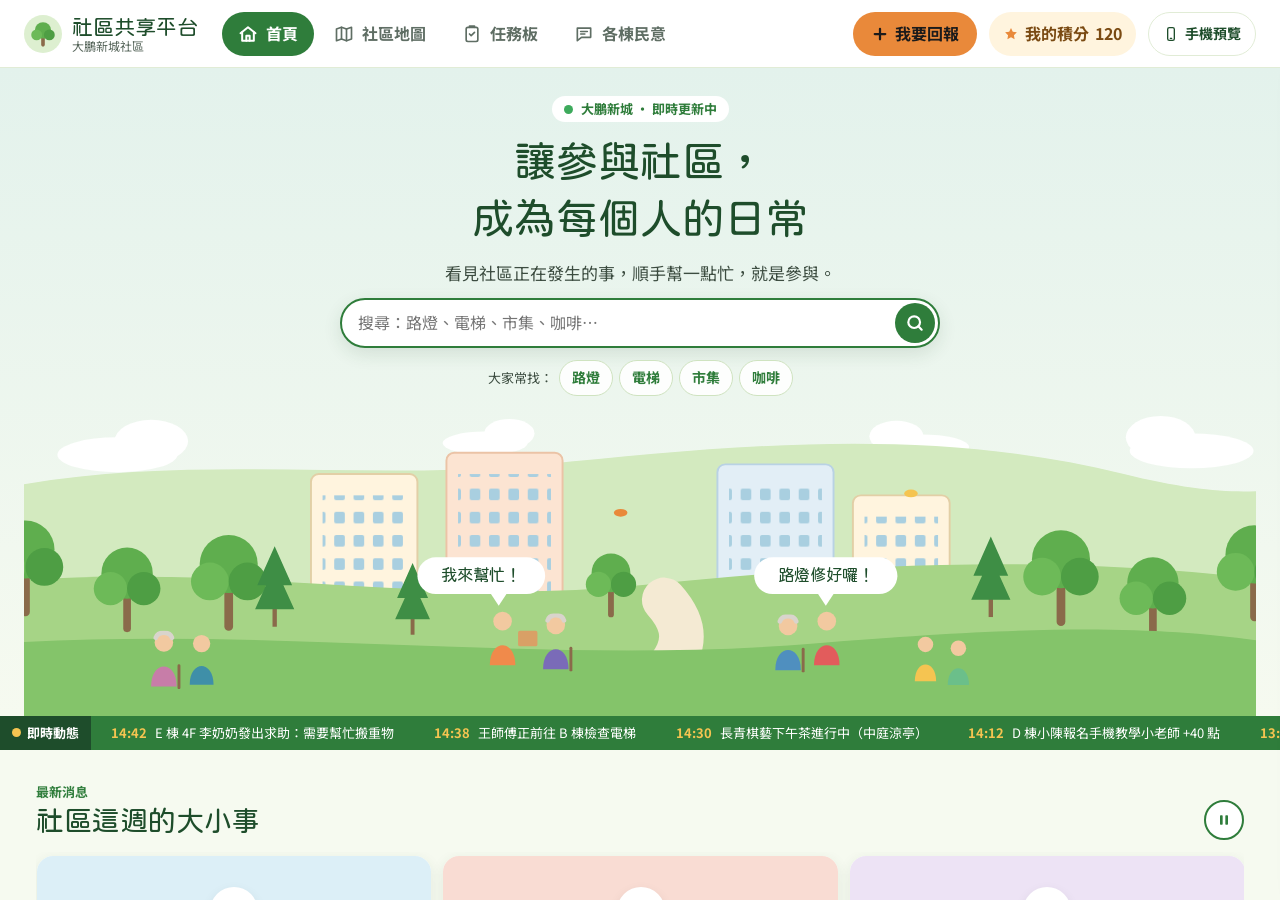
==== commit e1447699: "mobile.html" ====
--- a/mobile.html
+++ b/mobile.html
@@ -36,15 +36,16 @@
 .app[data-tab=home] .sbar{background:#E3F2EC}
 .sb-in,.island,.homebar,.desk{display:none}
 
+/* 手機預覽：電腦上按「手機預覽」時，以 iPhone 外框呈現 */
 @media (min-width:760px){
-  body{overflow:auto;background:radial-gradient(ellipse at 20% 0%,#FFFFFF 0%,#E6F3DC 55%,#CFE7BF 100%)}
-  .wrap{min-height:100%;display:flex;align-items:center;justify-content:center;gap:64px;padding:24px}
-  .desk{display:block;max-width:360px;color:var(--text)}
-  .device{position:relative;inset:auto;width:414px;height:868px;flex-shrink:0;padding:12px;border-radius:66px;background:#1C1C1E;box-shadow:0 0 0 2px #45454A,0 34px 70px rgba(30,77,43,.35)}
-  .app{position:relative;inset:auto;width:390px;height:844px;border-radius:54px;--top:54px;--bot:26px}
-  .sb-in{display:flex;align-items:center;justify-content:space-between;height:100%;padding:6px 30px 0 44px;font-weight:700;font-size:16px;color:#111}
-  .island{display:block;position:absolute;top:23px;left:50%;width:124px;height:36px;margin-left:-62px;background:#000;border-radius:20px;z-index:100}
-  .homebar{display:block;position:absolute;bottom:8px;left:50%;width:136px;height:5px;margin-left:-68px;border-radius:3px;background:#1B1B1B;z-index:100;pointer-events:none}
+  html.pv body{overflow:auto;background:radial-gradient(ellipse at 20% 0%,#FFFFFF 0%,#E6F3DC 55%,#CFE7BF 100%)}
+  html.pv .wrap{min-height:100%;display:flex;align-items:center;justify-content:center;gap:64px;padding:24px}
+  html.pv .desk{display:block;max-width:360px;color:var(--text)}
+  html.pv .device{position:relative;inset:auto;width:414px;height:868px;flex-shrink:0;padding:12px;border-radius:66px;background:#1C1C1E;box-shadow:0 0 0 2px #45454A,0 34px 70px rgba(30,77,43,.35)}
+  html.pv .app{position:relative;inset:auto;width:390px;height:844px;border-radius:54px;--top:54px;--bot:26px}
+  html.pv .sb-in{display:flex;align-items:center;justify-content:space-between;height:100%;padding:6px 30px 0 44px;font-weight:700;font-size:16px;color:#111}
+  html.pv .island{display:block;position:absolute;top:23px;left:50%;width:124px;height:36px;margin-left:-62px;background:#000;border-radius:20px;z-index:100}
+  html.pv .homebar{display:block;position:absolute;bottom:8px;left:50%;width:136px;height:5px;margin-left:-68px;border-radius:3px;background:#1B1B1B;z-index:100;pointer-events:none}
 }
 .desk .d-brand{display:flex;align-items:center;gap:10px;color:var(--ink);font-size:20px}
 .desk h1{margin:18px 0 10px;font-size:40px;line-height:1.25;color:var(--ink)}
@@ -136,14 +137,51 @@
 .iconbtn{width:44px;height:44px;flex-shrink:0;border:2px solid var(--green);border-radius:50%;background:#fff;display:flex;align-items:center;justify-content:center}
 .news{position:relative;display:flex;gap:12px;overflow-x:auto;scroll-snap-type:x mandatory;margin:0 -16px;padding:4px 16px 12px;scrollbar-width:none}
 .news::-webkit-scrollbar{display:none}
-.ncard{flex:0 0 100%;scroll-snap-align:start;background:#fff;border-radius:22px;overflow:hidden;box-shadow:0 6px 20px rgba(30,77,43,.10);display:flex;flex-direction:column}
-.nart{position:relative;height:128px;display:flex;align-items:center;justify-content:center;overflow:hidden}
-.nicon{position:relative;width:84px;height:84px;border-radius:50%;background:#fff;display:flex;align-items:center;justify-content:center;box-shadow:0 6px 18px rgba(0,0,0,.08)}
-.nbody{padding:14px 18px 18px;display:flex;flex-direction:column;gap:8px;flex:1}
-.nbody h3{font-size:20px;line-height:1.4;color:var(--ink)}
-.nbody p{font-size:15px;color:#3C4C40}
-.nbody .row{display:flex;align-items:center;gap:8px;font-size:14px;color:var(--muted)}
-.nmore{align-self:flex-start;margin-top:auto;min-height:44px;padding:0 18px;border:2px solid var(--green);border-radius:999px;background:#fff;color:var(--green);font-weight:700;font-size:15px}
+.ncard{flex:0 0 78%;scroll-snap-align:start;background:#fff;border-radius:18px;overflow:hidden;box-shadow:0 4px 14px rgba(30,77,43,.09);display:flex;flex-direction:column}
+.nart{position:relative;height:84px;display:flex;align-items:center;justify-content:center;overflow:hidden}
+.nicon{position:relative;width:56px;height:56px;border-radius:50%;background:#fff;display:flex;align-items:center;justify-content:center;box-shadow:0 4px 12px rgba(0,0,0,.08)}
+.nbody{padding:10px 14px 12px;display:flex;flex-direction:column;gap:5px;flex:1}
+.nbody h3{font-size:17px;line-height:1.4;color:var(--ink)}
+.nbody p{font-size:14px;line-height:1.5;color:#3C4C40;display:-webkit-box;-webkit-line-clamp:2;-webkit-box-orient:vertical;overflow:hidden}
+.nbody .row{display:flex;align-items:center;gap:8px;font-size:13px;color:var(--muted)}
+.nmore{align-self:flex-start;margin-top:auto;min-height:44px;padding:0 16px;border:none;background:none;color:var(--green);font-weight:700;font-size:14px;margin-left:-16px;text-decoration:underline;text-underline-offset:3px}
+
+/* 搜尋 */
+.sres{width:100%;text-align:left;background:#fff;border:1px solid var(--line);border-radius:18px;box-shadow:0 10px 26px rgba(30,77,43,.14);padding:6px}
+.sres .cnt{padding:6px 10px 0;font-size:13px;color:var(--muted)}
+.sres .grp{padding:10px 10px 2px}
+.area-pill{display:inline-block;font-size:12px;font-weight:700;padding:1px 9px;border-radius:999px;color:#fff}
+.sitem{display:flex;align-items:center;gap:8px;width:100%;min-height:52px;padding:6px 10px;border-radius:12px;text-align:left;font-size:16px}
+.sitem:active{background:#F2F8EA}
+.sitem .tx{flex:1;min-width:0}
+.sitem small{display:block;font-size:13px;color:var(--muted)}
+.sitem mark{background:#FFE7B8;color:inherit;border-radius:3px}
+.sempty{padding:12px;font-size:15px;color:#3C4C40}
+.shot{display:flex;flex-wrap:wrap;justify-content:center;gap:6px;font-size:13px;color:#3C4C40;align-items:center}
+.shot button{min-height:36px;padding:0 12px;border:1px solid #CFE3C0;border-radius:999px;background:rgba(255,255,255,.9);color:var(--green);font-weight:700;font-size:14px}
+.flash{animation:flash 1.1s ease 2}
+@keyframes flash{0%,100%{box-shadow:0 0 0 0 rgba(233,137,58,0)}50%{box-shadow:0 0 0 5px rgba(233,137,58,.7)}}
+
+/* 積分兌換 */
+.rw-mine{display:flex;align-items:center;gap:12px;padding:12px 14px;margin-bottom:12px;background:#fff;border:1px solid var(--line);border-radius:18px}
+.rw-mine b{font-family:'Huninn','Noto Sans TC',sans-serif;font-weight:400;font-size:30px;line-height:1.1;color:#7A4A12}
+.rw-mine .s{flex:1;font-size:13px;color:var(--muted)}
+.rws{display:flex;flex-direction:column;gap:10px}
+.rwm{display:grid;grid-template-columns:64px minmax(0,1fr);gap:12px;padding:12px;background:#fff;border:1px solid var(--line);border-radius:18px}
+.rwm .art{position:relative;width:64px;height:64px;border-radius:16px;display:flex;align-items:center;justify-content:center}
+.rwm .info{display:flex;flex-direction:column;gap:4px;min-width:0}
+.rwm h3{font-size:17px;line-height:1.35;color:var(--ink)}
+.rwm .by{font-size:13px;color:var(--muted)}
+.rwm .cost{display:flex;align-items:center;gap:8px;font-size:13px;color:var(--muted)}
+.rwm .cost b{font-family:'Huninn','Noto Sans TC',sans-serif;font-weight:400;font-size:22px;color:#7A4A12}
+.rwm .bar{flex:1;height:6px;border-radius:3px;background:#EEF0E6;overflow:hidden}
+.rwm .bar i{display:block;height:100%;background:var(--orange)}
+.rwm .act{grid-column:1/-1}
+.rtags{display:flex;flex-wrap:wrap;gap:4px}
+.rtag{font-size:11.5px;font-weight:700;padding:0 8px;border-radius:999px;line-height:20px}
+.rw-btn{width:100%;min-height:44px;border-radius:12px;font-size:15px;font-weight:700}
+.rcode{padding:18px;border-radius:16px;background:var(--green-soft);text-align:center;color:var(--ink)}
+.rcode b{display:block;font-family:'Huninn','Noto Sans TC',sans-serif;font-weight:400;font-size:40px;letter-spacing:.12em;line-height:1.3}
 .newnew{font-size:12px;font-weight:700;color:#C0563A}
 .dots{display:flex;justify-content:center}
 .dots button{width:30px;height:30px;display:flex;align-items:center;justify-content:center}
@@ -207,6 +245,31 @@
 .mb .tg{margin-top:4px;font-size:12px;font-weight:700;background:#FFFDF8;color:#8A3F12;padding:2px 8px;border-radius:999px}
 .pin{position:absolute;width:44px;height:44px;border:3px solid #FFFDF8;border-radius:50%;display:flex;align-items:center;justify-content:center}
 .pin.ev{border-radius:12px;background:#1F6F78}
+/* 問題點：水滴形定位針，尖端對準地點 */
+.ipin{position:absolute;width:44px;height:56px;filter:drop-shadow(0 2px 3px rgba(27,43,36,.35))}
+.ipin svg{display:block;overflow:visible}
+.legend i.tear{border-radius:50% 50% 50% 0;transform:rotate(-45deg)}
+/* 語音回報 */
+.vbox{background:#F2F8EA;border:2px solid #CFE3C0;border-radius:16px;padding:12px;display:flex;flex-direction:column;gap:10px}
+.vrow{display:flex;align-items:center;gap:12px}
+.vrow b{font-size:17px;color:var(--ink)}
+.vrow p{font-size:13.5px;line-height:1.5;color:#3E4A44;margin-top:2px}
+.vmic{position:relative;width:64px;height:64px;flex-shrink:0;border-radius:50%;background:#2E6B4A;color:#fff;display:flex;align-items:center;justify-content:center}
+.vmic.on{background:#B03A2E}
+.vmic.on::after{content:'';position:absolute;inset:-6px;border-radius:50%;border:3px solid #B03A2E;animation:vring 1.2s ease-out infinite}
+@keyframes vring{from{transform:scale(.92);opacity:1}to{transform:scale(1.3);opacity:0}}
+.vheard{background:#fff;border-radius:12px;padding:10px 12px;font-size:15px}
+.vchip{display:inline-flex;margin:6px 6px 0 0;padding:1px 10px;border-radius:999px;background:var(--ink);color:#fff;font-size:13px;font-weight:700}
+.vword{background:#FFE7B8;border-radius:3px;padding:0 2px}
+.vmsg{padding:8px 12px;border-radius:10px;background:#FBEFE4;color:#5A2A0C;font-size:14px}
+.vtype{display:flex;gap:8px}
+.vtype input{flex:1;min-width:0;min-height:44px;padding:0 12px;border:1px solid #CFC8B6;border-radius:10px;background:#fff;font-size:16px}
+.vtype button{min-height:44px;padding:0 14px;border-radius:10px;background:#2E6B4A;color:#fff;font-weight:700}
+.vtry{display:flex;gap:6px;overflow-x:auto;margin:0 -12px;padding:0 12px 2px;scrollbar-width:none;font-size:13px;color:var(--muted);align-items:center}
+.vtry::-webkit-scrollbar{display:none}
+.vtry span{flex-shrink:0;white-space:nowrap}
+.vtry button{flex-shrink:0;min-height:36px;padding:0 12px;border:1px solid #CFC8B6;border-radius:999px;background:#fff;font-size:13px;white-space:nowrap}
+.vauto{font-size:11px;font-weight:700;margin-left:4px;padding:0 6px;border-radius:999px;background:#FFE7B8;color:#7A4A12}
 .pbadge{position:absolute;white-space:nowrap;font-size:11px;font-weight:700;padding:0 5px;border-radius:999px}
 .pbar{position:absolute;width:44px;height:7px;background:#FFFDF8;border-radius:4px;overflow:hidden;box-shadow:0 1px 3px rgba(27,43,36,.3)}
 .wk{position:absolute;width:40px;height:40px;transition:left 1.4s linear,top 1.4s linear}
@@ -409,6 +472,220 @@
 .toast.top{top:calc(var(--top) + 8px);bottom:auto}
 .toast{position:absolute;left:16px;right:16px;bottom:calc(var(--tabh) + 12px);z-index:60;background:var(--ink);color:#fff;padding:12px 18px;border-radius:16px;box-shadow:0 8px 24px rgba(0,0,0,.25);text-align:center;font-size:15px;pointer-events:none}
 
+/* ===================================================================
+   手機版：整體縮小一號、兩側留白加大（避免太滿版）
+   =================================================================== */
+body{font-size:15px}
+.app{--tabh:calc(52px + max(var(--bot),8px))}
+.nav{min-height:52px;padding:6px 20px}
+.ttl{font-size:24px}
+.sub{font-size:13px}
+.brand b{font-size:18px}
+.brand svg{width:32px;height:32px}
+.ptsbtn{min-height:40px;padding:0 12px;font-size:14px}
+.back{font-size:16px}
+.sec{padding:22px 20px 0}
+.kick{font-size:13px}
+.h2{font-size:20px}
+.h2s{font-size:18px}
+.lead{font-size:13px}
+.hscroll{margin:0 -20px;padding:4px 20px 8px;scroll-padding:0 20px}
+.chip{min-height:40px;padding:0 14px;font-size:14px}
+.btn{min-height:44px;font-size:15px}
+.btn.sm,.btn.quiet{min-height:40px;font-size:14px}
+.card{padding:14px}
+.panel{padding:12px}
+.meta{font-size:13px}
+.muted{font-size:14px}
+.notice{font-size:14px}
+.hero{padding:4px 20px 0;gap:8px}
+.hero h1{font-size:23px}
+.hero p{font-size:14px}
+.live-tag{font-size:13px}
+.search{padding:3px 3px 3px 14px}
+.search input{min-height:36px}
+.search button{width:40px;height:40px}
+.scene{height:168px;width:calc(100% + 40px);margin:2px -20px 0}
+.ticker .tk-lab{font-size:13px}
+.tk-view{padding:7px 0}
+.track span{font-size:13px}
+.iconbtn{width:40px;height:40px}
+.news{margin:0 -20px;padding:4px 20px 10px}
+.ncard{flex-basis:74%;border-radius:16px}
+.nart{height:72px}
+.nicon{width:48px;height:48px}
+.nicon svg{width:24px;height:24px}
+.nbody{padding:9px 13px 10px;gap:4px}
+.nbody h3{font-size:16px}
+.nbody p{font-size:13.5px}
+.quick{gap:8px}
+.qbtn{padding:12px 4px 10px;border-radius:16px}
+.qbtn .ic{width:46px;height:46px}
+.qbtn .ic svg{width:24px;height:24px}
+.qbtn b{font-size:15px}
+.qbtn small{font-size:11.5px}
+.stats{gap:8px}
+.stat{padding:12px;border-radius:16px}
+.stat b{font-size:26px}
+.stat span{font-size:12px}
+.mini-map{height:148px}
+.mapprev{padding:10px;border-radius:18px}
+.hcard{flex-basis:200px;border-radius:16px}
+.hcard .art{height:82px}
+.hcard .art .circ{width:50px;height:50px}
+.hcard .art .circ svg{width:24px;height:24px}
+.hcard .bd{padding:10px 12px 12px}
+.hcard h3{font-size:15.5px}
+.hcard .go{min-height:40px;font-size:14px}
+.hrow{padding:8px 10px}
+.hrow .av{width:38px;height:38px}
+.hrow .who b{font-size:14px}
+.pair{padding:16px}
+.pair .nm{font-size:20px}
+.pair p{font-size:14px}
+.rw-mine{padding:10px 12px}
+.rw-mine b{font-size:26px}
+.rwm{grid-template-columns:52px minmax(0,1fr);gap:10px;padding:10px}
+.rwm .art{width:52px;height:52px;border-radius:14px}
+.rwm .art svg{width:24px;height:24px}
+.rwm h3{font-size:15.5px}
+.rwm .cost b{font-size:19px}
+.rw-btn{min-height:40px;font-size:14px}
+.chiprow{padding:0 20px}
+.mapwrap{margin:4px 20px 0}
+.legend{padding:10px 22px 0}
+.tile b{font-size:23px}
+.tile span{font-size:12px}
+.trow{padding:10px 12px}
+.trow .top b{font-size:15px}
+.topic{min-height:50px}
+.seg{margin:2px 20px 12px}
+.seg button{min-height:38px;font-size:14px}
+.tf{padding:0 20px}
+.tf .hscroll{margin:0 -20px}
+.tf-row .lab{font-size:14px}
+.sel{min-height:40px;font-size:15px}
+.cork{margin:12px 16px 0;padding:12px 10px 14px;border-width:6px}
+.note{padding:18px 12px 12px}
+.note h3{font-size:16px}
+.note .btn{min-height:40px}
+.stack{padding:0 20px}
+.isocard{margin:0 16px;padding:10px 8px 8px}
+.bubble{font-size:14px;min-height:56px}
+.sum-head h2{font-size:21px}
+.bar-row{grid-template-columns:78px 1fr 40px;font-size:14px}
+.vcard{padding:9px 11px 5px}
+.vtext{font-size:14.5px}
+.plus,.to-task{font-size:14px;min-height:40px}
+.fab{min-height:46px;font-size:15px;padding:0 16px}
+.billboard{margin:22px 16px 0;padding:20px 12px 8px}
+.bb-title{font-size:19px}
+.bb-row{min-height:62px}
+.bb-name{font-size:21px}
+.bb-num{font-size:22px}
+.prof{padding:16px}
+.prof .av{width:52px;height:52px;font-size:21px}
+.prof .big{font-size:34px}
+.tb svg{width:22px;height:22px}
+.tb-report span{width:50px;height:50px;margin-top:-18px}
+.tb-report span svg{width:22px;height:22px}
+.sh-head h2{font-size:19px}
+.sh-body{padding:12px 18px 20px;gap:12px}
+.ropt{min-height:46px;font-size:16px;padding:0 14px}
+.vmic{width:56px;height:56px}
+.vrow b{font-size:16px}
+.toast{font-size:14px}
+.tb-brand,.tb-pts,.tb-pv{display:none}
+
+/* ===================================================================
+   電腦版：同一份內容，改成網頁排版（寬度 900px 以上，且不是手機預覽）
+   =================================================================== */
+html.dk body{font-size:16px}
+html.dk .app{--top:68px;--bot:0px;--tabh:0px}
+html.dk .sbar,html.dk .desk,html.dk .island,html.dk .homebar{display:none}
+html.dk .tabbar{top:0;bottom:auto;height:68px;display:flex;align-items:center;gap:4px;padding:0 max(24px,calc((100% - 1240px)/2));border-top:none;border-bottom:1px solid var(--line);background:rgba(255,255,255,.96)}
+html.dk .tb-brand{display:flex;align-items:center;gap:10px;margin-right:20px;color:var(--ink);text-align:left}
+html.dk .tb-brand b{font-family:'Huninn','Noto Sans TC',sans-serif;font-weight:400;font-size:21px;line-height:1.15}
+html.dk .tb-brand small{display:block;font-family:'Noto Sans TC',sans-serif;font-size:12px;color:var(--muted)}
+html.dk .tb{flex-direction:row;gap:8px;height:44px;padding:0 16px;border-radius:999px;font-size:16px}
+html.dk .tb small{font-size:16px}
+html.dk .tb svg{width:20px;height:20px}
+html.dk .tb.on{background:var(--green);color:#fff}
+html.dk .tb .n{position:static;margin-left:2px}
+html.dk .tb-report{order:5;margin-left:auto;flex-direction:row;align-items:center;gap:6px;height:44px;padding:0 18px;border-radius:999px;background:var(--orange);color:#1B1B1B;font-size:16px}
+html.dk .tb-report span{width:auto;height:auto;margin:0;border:none;background:none;box-shadow:none}
+html.dk .tb-report span svg{width:18px;height:18px}
+html.dk .tb-pts{display:flex;order:6;align-items:center;gap:6px;height:44px;padding:0 14px;margin-left:8px;border-radius:999px;background:#FFF4DE;color:#7A4A12;font-weight:700}
+html.dk .tb-pv{display:flex;order:7;align-items:center;gap:6px;height:44px;padding:0 14px;margin-left:8px;border:1px solid var(--line);border-radius:999px;color:var(--ink);font-size:14px;font-weight:700}
+html.dk .screen{padding-bottom:56px}
+html.dk .screen>*:not(.hero):not(.ticker):not(.nav){max-width:1240px;margin-left:auto;margin-right:auto}
+html.dk .nav{position:static;padding:22px max(20px,calc((100% - 1208px)/2)) 8px;background:none;backdrop-filter:none;-webkit-backdrop-filter:none}
+html.dk .ttl{font-size:34px}
+html.dk .sub{font-size:15px}
+html.dk .nav .ptsbtn,html.dk #s-home>.nav{display:none}
+html.dk .sec{padding:32px 16px 0}
+html.dk .h2{font-size:28px}
+html.dk .h2s{font-size:21px}
+html.dk .hscroll{margin:0;padding:4px 0 8px;flex-wrap:wrap}
+html.dk #s-voices>.seg{max-width:440px;margin:4px 0 18px max(16px,calc((100% - 1208px) / 2))}
+/* 首頁 */
+html.dk .hero{padding:28px 24px 0;gap:12px}
+html.dk .hero h1{font-size:42px}
+html.dk .hero p{font-size:17px}
+html.dk .search,html.dk .sres,html.dk .shot{width:100%;max-width:600px}
+html.dk .scene{width:100%;height:300px;margin:8px 0 0}
+html.dk .news{margin:0;padding:4px 0 12px}
+html.dk .ncard{flex-basis:calc((100% - 24px) / 3)}
+html.dk .nart{height:110px}
+html.dk .quick{grid-template-columns:repeat(6,minmax(0,1fr));gap:14px}
+html.dk .stats{grid-template-columns:repeat(4,minmax(0,1fr));gap:14px}
+html.dk .stat b{font-size:34px}
+html.dk .mini-map{height:240px}
+html.dk #homeCards{display:grid;grid-template-columns:repeat(auto-fill,minmax(220px,1fr));gap:16px;padding:8px 0}
+html.dk .rws{display:grid;grid-template-columns:repeat(2,minmax(0,1fr));gap:14px}
+html.dk #heroesSec{display:grid;grid-template-columns:1fr 1fr;column-gap:20px;align-items:start}
+html.dk #heroesSec>.kick,html.dk #heroesSec>h2{grid-column:1/-1}
+html.dk .pair{margin-top:0}
+/* 社區地圖：地圖在左、資訊在右 */
+html.dk .mcols{display:flex;gap:28px;align-items:flex-start;padding:0 16px}
+html.dk .mmain{flex:1;min-width:0}
+html.dk .mside{flex:0 0 380px}
+html.dk .mside .sec{padding:0 0 22px}
+html.dk .chiprow{padding:0}
+html.dk .mapwrap{margin:4px 0 0}
+html.dk .mapview{height:auto!important;overflow:visible;display:flex;justify-content:center}
+html.dk .m-map{zoom:1!important}
+html.dk .fitbtn,html.dk .drag-hint{display:none}
+html.dk .legend{padding:10px 0 0}
+/* 任務板：佈告欄與我的任務並排 */
+html.dk #tSeg{display:none}
+html.dk .tcols{display:flex;gap:28px;align-items:flex-start;padding:0 16px}
+html.dk #tBoard,html.dk #tBoard[hidden]{display:block!important;flex:1;min-width:0}
+html.dk #tMine,html.dk #tMine[hidden]{display:block!important;flex:0 0 360px}
+html.dk #tMine .stack{padding:0}
+html.dk .tf{padding:0}
+html.dk .cork{margin:12px 0 0}
+html.dk .notes{display:grid;grid-template-columns:repeat(auto-fill,minmax(240px,1fr));gap:22px 18px}
+/* 各棟民意：三欄 */
+html.dk #vMapView:not([hidden]){display:grid;grid-template-columns:300px minmax(0,1fr) 360px;gap:22px;align-items:start;padding:0 16px}
+html.dk .isocard{grid-column:2;grid-row:1;margin:0}
+html.dk #vLeft{grid-column:1;grid-row:1;margin-top:0!important;padding:0}
+html.dk #vMapView>.sec{grid-column:3;grid-row:1;padding:0}
+html.dk #vTalkView:not([hidden]){display:grid;grid-template-columns:320px minmax(0,1fr) 360px;gap:24px;align-items:start;padding:0 16px}
+html.dk .billboard{grid-column:2;grid-row:1;margin:22px 0 0}
+html.dk #vTalkView>.sec:nth-child(2){grid-column:1;grid-row:1;padding:0}
+html.dk #vTalkView>.sec:nth-child(3){grid-column:3;grid-row:1;padding:0}
+html.dk .fab-wrap{bottom:20px}
+/* 我的 */
+html.dk #s-me .stack{max-width:760px}
+/* 底部卡片改成置中視窗 */
+html.dk .sheet{left:50%;right:auto;top:50%;bottom:auto;width:min(580px,calc(100vw - 48px));max-height:min(86vh,860px);border-radius:24px;padding-bottom:0;transform:translate(-50%,-46%);opacity:0;transition:transform .25s ease,opacity .25s ease}
+html.dk .sheet.on{transform:translate(-50%,-50%);opacity:1}
+html.dk .grab{display:none}
+html.dk .sh-head{padding-top:18px}
+html.dk .toast{left:50%;right:auto;bottom:28px;width:max-content;max-width:520px;transform:translateX(-50%)}
+html.dk .toast.top{top:calc(var(--top) + 12px)}
+
 @media (prefers-reduced-motion:reduce){
   *,*::before,*::after{animation:none!important;transition:none!important}
 }
@@ -428,7 +705,7 @@
     <li>點右上角的積分，看自己的 Impact CV</li>
   </ol>
   <p class="d-note">用手機打開這個網址會直接全螢幕顯示，也可以「加入主畫面」當成 App 使用。操作紀錄存在這台裝置的瀏覽器，和電腦版共用積分。</p>
-  <a class="d-link" href="index.html">打開電腦版</a>
+  <button type="button" class="d-link" data-a="pvOff" style="border:none;cursor:pointer;font-size:16px">回到電腦版畫面</button>
 </aside>
 
 <div class="device" id="device">
@@ -450,9 +727,11 @@
     <p>看見社區正在發生的事，順手幫一點忙，就是參與。</p>
     <form class="search" id="searchForm" role="search">
       <label for="q" class="sr">搜尋社區資訊</label>
-      <input id="q" type="search" placeholder="例如：路燈、市集、志工" enterkeyhint="search" autocomplete="off">
+      <input id="q" type="search" placeholder="搜尋：路燈、電梯、市集、咖啡…" enterkeyhint="search" autocomplete="off" aria-controls="sres">
       <button type="submit" aria-label="搜尋"><svg width="20" height="20" viewBox="0 0 24 24" fill="none" stroke="#fff" stroke-width="2.6" stroke-linecap="round" aria-hidden="true"><circle cx="11" cy="11" r="7"/><path d="M20 20l-4-4"/></svg></button>
     </form>
+    <div class="sres" id="sres" role="region" aria-label="搜尋結果" hidden></div>
+    <div class="shot"><span>大家常找：</span><button type="button" data-a="hot" data-v="路燈">路燈</button><button type="button" data-a="hot" data-v="電梯">電梯</button><button type="button" data-a="hot" data-v="市集">市集</button><button type="button" data-a="hot" data-v="咖啡">咖啡</button></div>
     <svg class="scene" viewBox="470 300 620 300" preserveAspectRatio="xMidYMax slice" role="img" aria-label="社區插畫：年輕人和長輩在公寓與樹林之間互相幫忙">
       <defs>
         <pattern id="win" width="20" height="24" patternUnits="userSpaceOnUse"><rect x="4" y="5" width="11" height="12" rx="2" fill="#A9CFE0"/></pattern>
@@ -469,6 +748,8 @@
       <rect x="940" y="372" width="100" height="140" rx="8" fill="#FFF4DE" stroke="#E2CFA6" stroke-width="2"/><rect x="952" y="394" width="76" height="100" fill="url(#win)"/>
       <path d="M0 470 C 240 430 480 490 720 465 S 1200 430 1440 470 V600 H0Z" fill="#A6D486"/>
       <path d="M700 600 C 740 560 790 530 745 480" fill="none" stroke="#F4EAD3" stroke-width="46" stroke-linecap="round"/>
+      <use href="#tree" x="40" y="380" width="90" height="120"/><use href="#tree" x="150" y="410" width="80" height="106"/><use href="#tree" x="250" y="395" width="90" height="120"/><use href="#pine" x="320" y="420" width="45" height="90"/>
+      <use href="#tree" x="1110" y="390" width="90" height="120"/><use href="#tree" x="1210" y="420" width="80" height="106"/><use href="#tree" x="1310" y="385" width="90" height="120"/><use href="#pine" x="1395" y="430" width="40" height="80"/>
       <use href="#pine" x="465" y="438" width="40" height="80"/><use href="#tree" x="660" y="420" width="60" height="80"/>
       <use href="#pine" x="1060" y="410" width="45" height="90"/>
       <path d="M0 530 C 300 500 600 550 900 525 S 1300 510 1440 535 V600 H0Z" fill="#84C46A"/>
@@ -480,6 +761,8 @@
       <g class="bob2"><use href="#person" x="895" y="490" width="36" height="60" style="color:#E25C5C"/>
         <rect x="838" y="436" width="148" height="38" rx="19" fill="#fff"/><path d="M904 474 L912 486 L920 474Z" fill="#fff"/>
         <text x="912" y="461" text-anchor="middle" font-family="Huninn, Noto Sans TC, sans-serif" font-size="17" fill="#1E4D2B">路燈修好囉！</text></g>
+      <use href="#elder" x="210" y="512" width="36" height="60" style="color:#C77DA8"/><g class="bob"><use href="#person" x="250" y="514" width="34" height="56" style="color:#3F8FA8"/></g>
+      <g class="drift" fill="#fff"><ellipse cx="180" cy="330" rx="62" ry="18"/><ellipse cx="215" cy="316" rx="38" ry="22"/><ellipse cx="1290" cy="326" rx="64" ry="18"/><ellipse cx="1258" cy="312" rx="36" ry="22"/></g>
       <g class="bob"><use href="#person" x="1000" y="516" width="30" height="50" style="color:#F5C451"/></g>
       <g class="bob2"><use href="#person" x="1034" y="520" width="30" height="50" style="color:#6BBF8A"/></g>
       <ellipse class="leaf" cx="700" cy="390" rx="7" ry="4" fill="#E9893A"/><ellipse class="leaf2" cx="1000" cy="370" rx="7" ry="4" fill="#F5C451"/>
@@ -500,8 +783,8 @@
       <button class="qbtn" data-a="report"><span class="ic" style="background:#FDE7C8" data-ic="alert|#B4541A"></span><b>我要回報</b><small>點一點就能回報</small></button>
       <button class="qbtn" data-a="tab" data-v="tasks"><span class="ic" style="background:#F9DCD3" data-ic="tasks|#C0563A"></span><b>任務板</b><small>接任務、拿積分</small></button>
       <button class="qbtn" data-a="tab" data-v="voices"><span class="ic" style="background:#FFF1C9" data-ic="chat|#A07614"></span><b>各棟民意</b><small>大家最關心什麼</small></button>
-      <button class="qbtn" data-a="soon" data-v="活動行事曆"><span class="ic" style="background:#DCEFF7" data-ic="cal|#2F7891"></span><b>活動行事曆</b><small>這週有什麼好玩</small></button>
-      <button class="qbtn" data-a="soon" data-v="積分兌換"><span class="ic" style="background:#EDE3F5" data-ic="gift|#7A52A8"></span><b>積分兌換</b><small>換在地好禮</small></button>
+      <button class="qbtn" data-a="goActs"><span class="ic" style="background:#DCEFF7" data-ic="cal|#2F7891"></span><b>活動行事曆</b><small>這週有什麼好玩</small></button>
+      <button class="qbtn" data-a="goRewards"><span class="ic" style="background:#EDE3F5" data-ic="gift|#7A52A8"></span><b>積分兌換</b><small>換在地好禮</small></button>
     </div>
   </section>
 
@@ -530,10 +813,17 @@
     </button>
   </section>
 
-  <section class="sec">
+  <section class="sec" id="actsSec">
     <div class="kick">本週活動與任務</div><h2 class="h2 hn" style="margin-bottom:8px">找一件你剛好能做的事</h2>
     <div class="hscroll" id="homeFilters" role="group" aria-label="分類篩選"></div>
-    <div class="hscroll" id="homeCards" style="gap:12px;padding-bottom:12px"></div>
+    <div class="hscroll" id="homeCards" style="gap:12px;padding-top:8px;padding-bottom:12px"></div>
+  </section>
+
+  <section class="sec" id="rewardsSec">
+    <div class="kick">積分兌換</div><h2 class="h2 hn" style="margin-bottom:12px">用積分換在地好禮</h2>
+    <div class="rw-mine" id="rwMine"></div>
+    <div class="rws" id="rwList"></div>
+    <p class="meta" style="margin-top:10px">兌換後到 D 棟管理室出示兌換碼領取。長輩可請管委會代為兌換。</p>
   </section>
 
   <section class="sec" id="heroesSec">
@@ -555,6 +845,7 @@
     <div><h1 class="ttl hn">社區地圖</h1><div class="sub"><i class="dot live" style="background:#3DAA5C"></i>即時更新中 · <span class="js-clock"></span></div></div>
     <button class="ptsbtn" data-a="me" aria-label="我的積分，打開個人頁"><svg width="16" height="16" viewBox="0 0 24 24" fill="#E9893A" aria-hidden="true"><path d="M12 3l2.7 5.6 6.1.9-4.4 4.3 1 6.1L12 17l-5.4 2.9 1-6.1-4.4-4.3 6.1-.9z"/></svg><span class="js-pts">120</span></button>
   </header>
+  <div class="mcols"><div class="mmain">
   <div class="chiprow"><div class="hscroll" id="mapChips" role="group" aria-label="地圖圖層"></div></div>
   <div class="mapwrap">
     <div class="mapview" id="mapView">
@@ -573,15 +864,17 @@
         <div id="mWorkers"></div>
       </div>
     </div>
-    <span class="drag-hint">拖曳地圖看更多</span>
+    <span class="drag-hint" id="dragHint">雙指縮放・拖曳移動</span>
     <button class="fitbtn" id="fitBtn" data-a="mapFit"></button>
   </div>
   <div class="legend">
-    <span><i style="background:#B4541A"></i>待認領</span><span><i style="background:#6A4C93"></i>新通報</span><span><i style="background:#2B5C8A"></i>處理中</span><span><i style="background:#2E6B4A"></i>已完成</span><span><i style="background:#1F6F78;border-radius:3px"></i>活動</span><span><i style="background:#1B3A2F"></i>工作人員</span>
+    <span><i class="tear" style="background:#B4541A"></i>待認領</span><span><i class="tear" style="background:#6A4C93"></i>新通報</span><span><i class="tear" style="background:#2B5C8A"></i>處理中</span><span><i class="tear" style="background:#2E6B4A"></i>已完成</span><span><i style="background:#1F6F78;border-radius:3px"></i>活動</span><span><i style="background:#1B3A2F"></i>工作人員</span>
   </div>
+  </div><div class="mside">
   <section class="sec"><h2 class="h2s hn">今天的社區</h2><div class="tiles3" id="mapStats"></div></section>
   <section class="sec"><h2 class="h2s hn">你現在可以幫的忙</h2><p class="lead">完成任務拿積分，可到管委會兌換</p><div class="trows" id="mapTasks"></div></section>
   <section class="sec"><h2 class="h2s hn">大家最近在說什麼</h2><div class="topics" id="mapTopics"></div></section>
+  </div></div>
 </section>
 
 <!-- ===================== 任務板 ===================== -->
@@ -591,6 +884,7 @@
     <button class="ptsbtn" data-a="me" aria-label="我的積分，打開個人頁"><svg width="16" height="16" viewBox="0 0 24 24" fill="#E9893A" aria-hidden="true"><path d="M12 3l2.7 5.6 6.1.9-4.4 4.3 1 6.1L12 17l-5.4 2.9 1-6.1-4.4-4.3 6.1-.9z"/></svg><span class="js-pts">120</span></button>
   </header>
   <div class="seg" id="tSeg" role="tablist" aria-label="任務板檢視"></div>
+  <div class="tcols">
   <div id="tBoard">
     <div class="tf">
       <div class="tf-row" id="tTimeRow" role="group" aria-label="我有多少時間"></div>
@@ -605,6 +899,7 @@
       <section class="card"><h2 class="h2s hn">我的 Impact CV</h2><div id="tCv"></div></section>
       <section class="card rule" id="tRule"></section>
     </div>
+  </div>
   </div>
 </section>
 
@@ -816,17 +1111,44 @@
   { rank: 3, color: '#8A6A3A', name: '陳大哥（C 棟）', did: '帶領 2 場社區活動', pts: 210, ini: '陳', av: '#3F8FA8' }
 ];
 
+/* ============ 積分兌換（與電腦版 index.html 相同） ============ */
+var REWARDS = [
+  { id: 'r1', name: '美式咖啡 1 杯', by: '社區合作咖啡店', cost: 60, tags: ['熱門', '在地店家'], bg: '#FDE7C8', icon: 'cup', color: '#B4541A', kw: '咖啡 飲料' },
+  { id: 'r2', name: '交誼廳自習座位 2 小時', by: '管委會 · D 棟交誼廳', cost: 80, tags: ['學生最愛'], bg: '#DCEFF7', icon: 'book', color: '#2F7891', kw: '自習 讀書 交誼廳 預約' },
+  { id: 'r3', name: '香草小盆栽', by: '頂樓菜園志工隊', cost: 50, left: 7, tags: ['限量', '新上架'], bg: '#DDEFD0', icon: 'plant', color: '#2F7D3B', kw: '盆栽 植物 菜園' },
+  { id: 'r4', name: '洗衣 1 次', by: '社區合作洗衣店', cost: 100, tags: ['在地店家', '長輩友善'], bg: '#FFF1C9', icon: 'shirt', color: '#A07614', kw: '洗衣 衣服' },
+  { id: 'r5', name: '志工服務證明（紙本）', by: '里辦公處核發', cost: 150, tags: ['升學加分'], bg: '#EDE3F5', icon: 'cert', color: '#7A52A8', kw: '證明 履歷 Impact CV 升學' },
+  { id: 'r6', name: '捐 1 份長輩共餐便當', by: '社區關懷據點', cost: 40, tags: ['公益'], bg: '#F9DCD3', icon: 'heart', color: '#C0563A', kw: '捐 便當 長輩 公益' }
+];
+var TAGC = { '熱門': ['#FDE2D8', '#9A3412'], '在地店家': ['#DDEFD0', '#1E5C2B'], '學生最愛': ['#DCEFF7', '#1D5B70'], '限量': ['#FFE7B8', '#7A4A12'], '新上架': ['#EDE3F5', '#5B3A86'], '長輩友善': ['#FFF1C9', '#6B4E07'], '升學加分': ['#DCEFF7', '#1D5B70'], '公益': ['#F9DCD3', '#8E2F1A'] };
+IC.cup = '<path d="M5 9h11v5a5 5 0 0 1-5 5h-1a5 5 0 0 1-5-5z"/><path d="M16 11h1.5a2.5 2.5 0 0 1 0 5H16"/><path d="M8 3v3M11 3v3"/>';
+IC.plant = '<path d="M7 14h10l-1.5 7h-7z"/><path d="M12 14V9"/><path d="M12 9c0-3 2-5 5-5 0 3-2 5-5 5z"/><path d="M12 11c0-2.5-1.8-4-4.5-4 0 2.5 1.8 4 4.5 4z"/>';
+IC.shirt = '<path d="M8 4l4 2 4-2 4 3-2 4-2-1v10H8V10l-2 1-2-4z"/>';
+IC.cert = '<rect x="4" y="3" width="16" height="11" rx="1.5"/><path d="M8 7h8M8 10h5"/><circle cx="15" cy="17" r="2.5"/><path d="M13.6 19L13 22l2-1 2 1-.6-3"/>';
+function reward(id) { return REWARDS.filter(function (r) { return r.id === id; })[0]; }
+function tagHtml(r) { return r.tags.map(function (t) { var c = TAGC[t]; return '<span class="rtag" style="background:' + c[0] + ';color:' + c[1] + '">' + (t === '限量' && r.left ? '限量 10 份' : t) + '</span>'; }).join(''); }
+
+/* ============ 搜尋：五大區域的標題 ============ */
+var AREA = {
+  map: { name: '社區地圖', color: '#B4541A', kw: '地圖 回報 問題 修繕 工作人員', desc: '問題通報、修繕進度、工作人員' },
+  tasks: { name: '任務板', color: '#2F7D3B', kw: '任務 志工 幫忙 接單', desc: '15 分鐘也能幫上忙的微任務' },
+  voices: { name: '各棟民意', color: '#7A5A0E', kw: '民意 意見 投票 發言 熱議', desc: '各棟在說什麼、本月熱議 TOP 3' },
+  acts: { name: '活動', color: '#1F6F78', kw: '活動 課程 行事曆', desc: '本週社區活動與課程' },
+  rewards: { name: '積分兌換', color: '#7A52A8', kw: '積分 兌換 獎品 點數 好禮', desc: '用積分換在地好禮' }
+};
+
 /* ============ 狀態 ============ */
 var S = {
   tab: null, me: false, sheet: null, sayKeep: '',
   bonus: sget('bonusPoints', 0), stages: sget('taskStages', {}), tMe: sget('tasksMe', 'D 棟'),
   vAdded: sget('voicesAdded', []), vPlus: sget('voicesPlus', {}), vVotes: sget('voicesVotes', {}),
-  reports: sget('m.reports', []), joined: sget('m.joined', {}),
+  reports: sget('m.reports', []), joined: sget('m.joined', {}), redeemed: sget('redeemed', {}),
   home: { idx: 0, paused: RM, filter: '全部', counted: false, touchAt: 0 },
-  map: { layers: { issue: true, opinion: true, repair: true, event: true, worker: true }, tick: 0, fit: false, init: false },
+  map: { layers: { issue: true, opinion: true, repair: true, event: true, worker: true }, tick: 0, scale: 0.75, init: false },
+  pv: /[?&]view=phone/.test(location.search) || sget('m.pv', false),
   tasks: { seg: 'board', time: 0, cat: 'all' },
   voices: { view: 'map', sel: null, bubble: 0 },
-  say: { b: null, f: 1, topic: null }, rep: { what: null, where: null, urgent: null }
+  say: { b: null, f: 1, topic: null }, rep: { what: null, where: null, urgent: null, auto: {}, v: { state: 'idle', text: '', words: [] } }
 };
 function points() { return 120 + S.bonus; }
 var lastPts = null;
@@ -886,7 +1208,12 @@
   $('#app').dataset.tab = tab;
   renderTabbar();
   if (same) $('#s-' + tab).scrollTo({ top: 0, behavior: RM ? 'auto' : 'smooth' });
-  if (tab === 'map' && !S.map.init) { S.map.init = true; var v = $('#mapView'); v.scrollLeft = 170; v.scrollTop = 20; }
+  if (tab === 'map' && !S.map.init && !isDk()) {
+    // 第一次打開地圖：以 0.75 倍顯示，畫面對準地圖中央。
+    S.map.init = true; var v = $('#mapView');
+    setMapScale(S.map.scale);
+    v.scrollLeft = (MAP_W * S.map.scale - v.clientWidth) / 2; v.scrollTop = (MAP_H * S.map.scale - v.clientHeight) / 2;
+  }
   if (tab === 'home' && !S.home.counted) countUp();
   renderMapLayers();
 }
@@ -926,6 +1253,9 @@
 }
 function closeSheet(instant) {
   if (!S.sheet) return;
+  stopVoice();
+  // 回報卡片用叉叉、往下拖或點背景關閉時，清空已選的標籤與語音內容。
+  if (S.sheet.type === 'report') S.rep = newRep();
   S.sheet = null;
   var sh = $('#sheet'), sc = $('#scrim');
   sh.classList.remove('on'); sc.classList.remove('on'); sh.style.transform = '';
@@ -938,8 +1268,14 @@
 function renderSheet(fresh) {
   var s = S.sheet; if (!s) return;
   var body = $('#sheetIn .sh-body'), top = body && !fresh ? body.scrollTop : 0;
+  // 重畫後把焦點放回原本的按鈕（語音辨識會一直重畫）。
+  var a = document.activeElement, fk = !fresh && a && $('#sheetIn').contains(a) && a.dataset && a.dataset.a ? a.dataset.a + '|' + (a.dataset.v || '') : null;
   $('#sheetIn').innerHTML = SHEET[s.type](s.id);
   var nb = $('#sheetIn .sh-body'); if (nb) nb.scrollTop = top;
+  if (fk) {
+    var b = $$('#sheetIn [data-a]').filter(function (x) { return x.dataset.a + '|' + (x.dataset.v || '') === fk; })[0];
+    if (b) b.focus({ preventScroll: true });
+  }
 }
 function head(pills, title) {
   return '<div class="sh-head" data-drag><div>' + (pills ? '<div class="pills">' + pills + '</div>' : '') + '<h2 id="sheetTitle" tabindex="-1">' + title + '</h2></div>' +
@@ -949,7 +1285,7 @@
 (function () {
   var y0 = null, dy = 0, sh = $('#sheet');
   sh.addEventListener('pointerdown', function (ev) {
-    if (!ev.target.closest('[data-drag]') || ev.target.closest('button')) return;
+    if (isDk() || !ev.target.closest('[data-drag]') || ev.target.closest('button')) return;
     y0 = ev.clientY; dy = 0; sh.style.transition = 'none';
     try { ev.target.setPointerCapture(ev.pointerId); } catch (e) { /* ignore */ }
   });
@@ -1008,6 +1344,88 @@
 }
 function bars(rows) {
   return rows.map(function (r) { return '<div class="bar-row"><span>' + esc(r[0]) + '</span><span class="meter"><i style="width:' + r[1] + '%"></i></span><span>' + r[1] + '%</span></div>'; }).join('');
+}
+
+/* ============ 語音回報：只抓口語關鍵詞，自動選三組標籤（與電腦版相同） ============ */
+// 每組由上往下比對，先命中的優先（例如「路燈壞掉」算路燈不亮，不算設施損壞）。
+var VOICE_RULES = {
+  what: [
+    ['有人需要幫忙', ['幫忙', '幫我', '幫一下', '救命', '搬', '跌倒', '扶', '不舒服', '需要人', '提不動', '拿不動']],
+    ['路燈不亮', ['路燈', '燈', '不亮', '好暗', '很暗', '太暗', '黑黑', '暗暗', '照明']],
+    ['漏水', ['漏水', '滴水', '水管', '積水', '淹水', '水痕', '在漏']],
+    ['垃圾髒亂', ['垃圾', '落葉', '葉子', '髒', '臭', '回收', '廚餘', '亂丟', '便便', '大便']],
+    ['噪音', ['吵', '噪音', '好大聲', '很大聲', '施工', '裝潢', '電鑽']],
+    ['設施損壞', ['壞', '破', '裂', '故障', '不能用', '卡住', '鬆', '斷掉', '電梯', '門鎖', '磁磚', '坡道']]
+  ],
+  where: [
+    ['中庭花園', ['中庭', '花園', '步道', '涼亭', '草地']],
+    ['大門', ['大門', '門口', '警衛', '入口']],
+    ['停車場', ['停車', '車位', '機車', '地下室']]
+  ],
+  urgent: [
+    ['現在就要', ['現在', '馬上', '趕快', '快點', '很急', '緊急', '危險', '立刻', '救命', '跌倒']],
+    ['這週內', ['這週', '這禮拜', '這個禮拜', '這幾天', '明天', '盡快', '最近']],
+    ['不急', ['不急', '有空', '慢慢', '不用急', '有時間', '不趕']]
+  ]
+};
+// 棟別：「C 棟」「c棟」或語音常被聽成的同音字（欸棟、西棟…）。
+var BLD_SOUND = { '欸': 'A', '诶': 'A', '比': 'B', '逼': 'B', '西': 'C', '迪': 'D', '低': 'D', '伊': 'E', '衣': 'E', '艾芙': 'F', '愛芙': 'F' };
+function parseVoice(text) {
+  var t = text.replace(/\s+/g, '').replace(/[Ａ-Ｚａ-ｚ]/g, function (c) { return String.fromCharCode(c.charCodeAt(0) - 0xFEE0); });
+  var out = { words: [] };
+  ['what', 'urgent', 'where'].forEach(function (k) {
+    for (var i = 0; i < VOICE_RULES[k].length; i++) {
+      var r = VOICE_RULES[k][i], w = r[1].filter(function (x) { return t.indexOf(x) >= 0; })[0];
+      if (w) { out[k] = r[0]; out.words.push(w); return; }
+    }
+  });
+  var m = /([A-Fa-f])棟/.exec(t), b = m ? m[1].toUpperCase() : null;
+  if (!b) Object.keys(BLD_SOUND).forEach(function (s) { if (!b && t.indexOf(s + '棟') >= 0) b = BLD_SOUND[s]; });
+  if (b) { out.where = b + ' 棟'; out.words.push(m ? m[0] : b + '棟'); }
+  return out;
+}
+var Speech = window.SpeechRecognition || window.webkitSpeechRecognition, recog = null;
+var VOICE_TRY = ['C 棟路燈壞掉了，晚上好暗', '中庭落葉好多，有空再處理就好', 'E 棟奶奶跌倒了，趕快來幫忙'];
+function newRep() { return { what: null, where: null, urgent: null, auto: {}, v: { state: 'idle', text: '', words: [] } }; }
+function applyVoice(text) {
+  var r = S.rep, p = parseVoice(text);
+  r.v.text = text; r.v.words = p.words;
+  // 這句有提到的欄位自動選；沒提到的，清掉上一句語音選的（手動點選的保留）。
+  ['what', 'where', 'urgent'].forEach(function (k) {
+    if (p[k]) { r[k] = p[k]; r.auto[k] = true; }
+    else if (r.auto[k]) { r[k] = null; delete r.auto[k]; }
+  });
+  if (S.sheet && S.sheet.type === 'report') renderSheet();
+}
+function startVoice() {
+  var v = S.rep.v;
+  if (!Speech) { v.state = 'unsupported'; renderSheet(); return; }
+  recog = new Speech();
+  recog.lang = 'zh-TW'; recog.interimResults = true; recog.continuous = false;
+  recog.onresult = function (e) {
+    var t = ''; for (var i = 0; i < e.results.length; i++) t += e.results[i][0].transcript;
+    applyVoice(t);
+  };
+  recog.onerror = function (e) { v.state = /not-allowed|service-not-allowed/.test(e.error) ? 'denied' : (e.error === 'no-speech' ? 'nospeech' : 'error'); if (S.sheet) renderSheet(); };
+  recog.onend = function () { recog = null; if (v.state === 'listening') v.state = 'idle'; if (S.sheet && S.sheet.type === 'report') renderSheet(); };
+  try { recog.start(); v.state = 'listening'; } catch (e) { v.state = 'error'; }
+  renderSheet();
+}
+function stopVoice() { if (recog) { try { recog.stop(); } catch (e) { /* 已停止 */ } } }
+function voiceHtml() {
+  var v = S.rep.v, on = v.state === 'listening';
+  var msg = { unsupported: '這個瀏覽器不支援語音輸入（請用 iPhone Safari 或 Chrome），可以改用下面打字。', denied: '沒有取得麥克風權限。請到「設定 › Safari › 麥克風」允許，或改用打字。', nospeech: '沒有聽到聲音，再按一次麥克風試試。', error: '語音服務暫時無法使用，可以改用打字。' }[v.state];
+  var heard = v.text;
+  v.words.forEach(function (w) { [w, w.replace(/^(.)棟$/, '$1 棟')].forEach(function (x) { heard = heard.split(x).join('\u0001' + x + '\u0002'); }); });
+  heard = esc(heard).replace(/\u0001/g, '<span class="vword">').replace(/\u0002/g, '</span>');
+  var picked = ['what', 'where', 'urgent'].filter(function (k) { return S.rep.auto[k] && S.rep[k]; });
+  return '<section class="vbox" aria-label="用說的回報"><div class="vrow"><button type="button" class="vmic' + (on ? ' on' : '') + '" data-a="voice" aria-pressed="' + on + '" aria-label="' + (on ? '停止聆聽' : '開始用說的回報') + '">' +
+    (on ? '<svg width="24" height="24" viewBox="0 0 24 24" fill="currentColor" aria-hidden="true"><rect x="6" y="6" width="12" height="12" rx="2"/></svg>' : '<svg width="28" height="28" viewBox="0 0 24 24" fill="none" stroke="currentColor" stroke-width="2.2" stroke-linecap="round" stroke-linejoin="round" aria-hidden="true"><rect x="9" y="3" width="6" height="11" rx="3"/><path d="M5 11a7 7 0 0 0 14 0"/><path d="M12 18v3"/></svg>') + '</button>' +
+    '<div><b>' + (on ? '正在聽……說完再按一下' : '按一下，用說的') + '</b><p>說關鍵詞就好，例如「C 棟路燈壞掉」「中庭落葉」「樓上好吵」，會自動幫你選好下面的標籤。</p></div></div>' +
+    (msg ? '<p class="vmsg" role="status">' + msg + '</p>' : '') +
+    (v.text ? '<div class="vheard" role="status">聽到：「' + heard + '」<div>' + (picked.length ? '已幫你選好：' + picked.map(function (k) { return '<span class="vchip">' + S.rep[k] + '</span>'; }).join('') : '沒有對到關鍵詞，請直接點下面的選項。') + '</div></div>' : '') +
+    '<form class="vtype" id="vtypeForm"><label for="vtext" class="sr">用打的描述問題</label><input id="vtext" placeholder="不方便說話？也可以打一句話" autocomplete="off" enterkeyhint="done"><button type="submit">帶入</button></form>' +
+    '<div class="vtry"><span>範例</span>' + VOICE_TRY.map(function (s) { return '<button type="button" data-a="vtry" data-v="' + esc(s) + '">' + esc(s) + '</button>'; }).join('') + '</div></section>';
 }
 
 var SHEET = {
@@ -1070,16 +1488,31 @@
       '<div class="picks" role="group" aria-label="常用句，點一下帶入">' + QUICK.map(function (q) { return '<button type="button" class="btn quiet" data-a="quick" data-v="' + esc(q) + '">' + esc(q) + '</button>'; }).join('') + '</div></div>' +
       '<p class="fine">頁面只會顯示棟別與樓層，不會公開姓名和門牌。</p><button class="btn primary wide" type="submit">送出 +10 點</button></form>';
   },
+  reward: function (id) {
+    var r = reward(id), code = S.redeemed[id], p = points();
+    var top = '<div style="display:flex;gap:14px;align-items:center"><span style="width:72px;height:72px;flex-shrink:0;border-radius:18px;background:' + r.bg + ';display:flex;align-items:center;justify-content:center">' + ic(r.icon, 34, r.color, 1.9) + '</span>' +
+      '<div><div class="rtags" style="margin-bottom:4px">' + tagHtml(r) + '</div><p class="meta">' + esc(r.by) + '</p></div></div>';
+    if (code) {
+      return head('<span class="pill p-pt">已兌換</span>', esc(r.name)) + '<div class="sh-body">' + top +
+        '<div class="rcode">兌換碼<b>' + code + '</b>到 D 棟管理室出示這個畫面即可領取</div><button class="btn green wide" data-a="close">好</button></div>';
+    }
+    return head('<span class="pill p-pt">' + r.cost + ' 點</span>', '兌換「' + esc(r.name) + '」') + '<div class="sh-body">' + top +
+      '<dl class="facts"><dt>需要</dt><dd>' + r.cost + ' 點</dd><dt>我的積分</dt><dd>' + p + ' 點 → 兌換後剩 ' + (p - r.cost) + ' 點</dd><dt>領取</dt><dd>D 棟管理室，出示兌換碼</dd></dl>' +
+      '<p class="notice">長輩可請管委會代為兌換，不用自己操作手機。</p>' +
+      '<button class="btn primary wide" data-a="rwConfirm" data-v="' + r.id + '"' + (p < r.cost ? ' disabled' : '') + '>確認用 ' + r.cost + ' 點兌換</button></div>';
+  },
   report: function () {
     var r = S.rep, ready = r.what && r.where && r.urgent;
     var group = function (title, arr, key) {
       return '<fieldset><legend>' + title + '</legend><div class="picks">' + arr.map(function (v) {
-        return '<button class="ropt" data-a="repOpt" data-v="' + key + '|' + v + '" aria-pressed="' + (r[key] === v) + '">' + v + '</button>';
+        var on = r[key] === v;
+        return '<button class="ropt" data-a="repOpt" data-v="' + key + '|' + v + '" aria-pressed="' + on + '">' + v + (on && r.auto[key] ? '<span class="vauto">語音</span>' : '') + '</button>';
       }).join('') + '</div></fieldset>';
     };
-    return head('<span class="pill p-pt">全部用點的就好，不用打字</span>', '回報社區問題') +
-      '<div class="sh-body">' + group('1 · 發生什麼事？', WHATS, 'what') + group('2 · 在哪裡？', WHERES, 'where') + group('3 · 有多急？', URGENTS, 'urgent') +
-      '<button class="btn primary wide" data-a="repSubmit"' + (ready ? '' : ' disabled') + '>送出回報 · +10 點</button></div>';
+    return head('<span class="pill p-pt">用說的，或直接點，都不用打字</span>', '回報社區問題') +
+      '<div class="sh-body">' + voiceHtml() + group('1 · 發生什麼事？', WHATS, 'what') + group('2 · 在哪裡？', WHERES, 'where') + group('3 · 有多急？', URGENTS, 'urgent') +
+      '<div style="display:flex;gap:10px"><button class="btn quiet" data-a="close" style="flex:0 0 96px">取消</button>' +
+      '<button class="btn primary" style="flex:1" data-a="repSubmit"' + (ready ? '' : ' disabled') + '>送出回報 · +10 點</button></div></div>';
   }
 };
 
@@ -1091,9 +1524,13 @@
     return '<button class="tb' + (on ? ' on' : '') + '" data-a="tab" data-v="' + k + '"' + (on ? ' aria-current="page"' : '') + '>' + ic(icn, 25, 'currentColor', on ? 2.4 : 2) + '<small>' + label + '</small>' +
       (k === 'tasks' && n ? '<span class="n" aria-label="' + n + ' 件進行中">' + n + '</span>' : '') + '</button>';
   };
-  $('#tabbar').innerHTML = tb('home', '首頁', 'home') + tb('map', '地圖', 'map') +
-    '<button class="tb-report" data-a="report" aria-label="我要回報問題"><span>' + ic('plus', 26, '#1B1B1B', 3) + '</span>回報</button>' +
-    tb('tasks', '任務', 'tasks') + tb('voices', '民意', 'chat');
+  // 電腦版會額外顯示品牌、積分與「手機預覽」（手機版用 CSS 隱藏）。
+  $('#tabbar').innerHTML = '<button class="tb-brand" data-a="tab" data-v="home" aria-label="社區共享平台首頁"><svg width="38" height="38" viewBox="0 0 42 42" aria-hidden="true"><circle cx="21" cy="21" r="21" fill="#DDEFD0"/><rect x="19" y="24" width="4" height="11" rx="2" fill="#8A6A4A"/><circle cx="21" cy="17" r="9" fill="#5FAE4E"/><circle cx="14" cy="22" r="6" fill="#6DBA58"/><circle cx="28" cy="22" r="6" fill="#4E9E44"/></svg><b>社區共享平台<small>大鵬新城社區</small></b></button>' +
+    tb('home', '首頁', 'home') + tb('map', isDk() ? '社區地圖' : '地圖', 'map') +
+    '<button class="tb-report" data-a="report" aria-label="我要回報問題"><span>' + ic('plus', 26, '#1B1B1B', 3) + '</span>' + (isDk() ? '我要回報' : '回報') + '</button>' +
+    tb('tasks', isDk() ? '任務板' : '任務', 'tasks') + tb('voices', isDk() ? '各棟民意' : '民意', 'chat') +
+    '<button class="tb-pts" data-a="me" aria-label="我的積分，打開個人頁"><svg width="16" height="16" viewBox="0 0 24 24" fill="#E9893A" aria-hidden="true"><path d="M12 3l2.7 5.6 6.1.9-4.4 4.3 1 6.1L12 17l-5.4 2.9 1-6.1-4.4-4.3 6.1-.9z"/></svg>我的積分 <span class="js-pts">' + points() + '</span></button>' +
+    '<button class="tb-pv" data-a="pvOn"><svg width="16" height="16" viewBox="0 0 24 24" fill="none" stroke="currentColor" stroke-width="2" stroke-linecap="round" aria-hidden="true"><rect x="7" y="2.5" width="10" height="19" rx="2.5"/><path d="M11 18.5h2"/></svg>手機預覽</button>';
 }
 
 /* ============ 首頁 ============ */
@@ -1104,8 +1541,8 @@
   $('#news').innerHTML = NEWS.map(function (n, i) {
     return '<article class="ncard" aria-label="第 ' + (i + 1) + ' 則，共 ' + NEWS.length + ' 則"><div class="nart" style="background:' + n.bg + '" aria-hidden="true">' +
       '<svg width="100%" height="56" viewBox="0 0 400 56" preserveAspectRatio="none" style="position:absolute;left:0;bottom:0"><path d="M0 30 C 80 6 160 40 240 22 S 360 14 400 26 V56 H0Z" fill="#fff" fill-opacity=".55"/></svg>' +
-      TREE(56, 74, 'left:18px;bottom:8px') + TREE(42, 56, 'right:24px;bottom:10px') +
-      '<span class="nicon">' + ic(n.icon, 40, n.color, 1.8) + '</span></div>' +
+      TREE(36, 48, 'left:14px;bottom:4px') + TREE(28, 38, 'right:18px;bottom:6px') +
+      '<span class="nicon">' + ic(n.icon, 28, n.color, 1.9) + '</span></div>' +
       '<div class="nbody"><div class="row"><span class="pill" style="background:' + TAG_COLOR[n.tag] + ';color:#fff">' + n.tag + '</span>' + n.date + (n.isNew ? '<span class="newnew live">NEW</span>' : '') + '</div>' +
       '<h3 class="hn">' + esc(n.title) + '</h3><p>' + esc(n.body) + '</p><button class="nmore" data-a="newsMore" data-v="' + i + '">看更多</button></div></article>';
   }).join('');
@@ -1118,6 +1555,7 @@
     clearTimeout(nsT);
     nsT = setTimeout(function () {
       var w = news.children[0].offsetWidth + 12, i = Math.round(news.scrollLeft / w);
+      if (news.scrollLeft + news.clientWidth >= news.scrollWidth - 4) i = NEWS.length - 1;
       if (i !== S.home.idx) { S.home.idx = Math.max(0, Math.min(NEWS.length - 1, i)); renderNewsUI(); }
     }, 90);
   }, { passive: true });
@@ -1180,13 +1618,105 @@
       on = !!S.joined[c.id]; label = on ? '已登記' : (c.reward ? '我要報名' : '加入行事曆');
       act = 'data-a="join" data-v="' + c.id + '"';
     }
-    return '<article class="hcard"><div class="art" style="background:' + c.bg + '" aria-hidden="true">' + TREE(40, 54, 'left:12px;bottom:4px') +
+    return '<article class="hcard" id="hc-' + c.id + '"><div class="art" style="background:' + c.bg + '" aria-hidden="true">' + TREE(40, 54, 'left:12px;bottom:4px') +
       '<span class="circ">' + ic(c.icon, 28, c.color, 2) + '</span>' + (c.reward ? '<span class="pt">+' + c.reward + ' 點</span>' : '') + '</div>' +
       '<div class="bd"><span class="ctag">' + c.cat + '</span><h3>' + esc(c.title) + '</h3><span class="meta">' + c.time + ' · ' + c.place + '</span>' +
       '<button class="go" ' + act + ' style="background:' + (on ? '#DDEFD0' : '#2F7D3B') + ';color:' + (on ? '#1E4D2B' : '#fff') + '">' + label + '</button></div></article>';
   }).join('');
 }
-function renderHomeDyn() { if (S.home.counted) renderStats(1); renderHomeFilters(); renderHomeCards(); }
+function renderRewards() {
+  var p = points(), n = Object.keys(S.redeemed).length;
+  $('#rwMine').innerHTML = '<svg width="32" height="32" viewBox="0 0 24 24" fill="#E9893A" aria-hidden="true"><path d="M12 3l2.7 5.6 6.1.9-4.4 4.3 1 6.1L12 17l-5.4 2.9 1-6.1-4.4-4.3 6.1-.9z"/></svg>' +
+    '<div><div class="meta" style="font-size:13px">我的積分</div><b>' + p + '</b> 點</div><span class="s">' + (n ? '已兌換 ' + n + ' 項<br>' : '') + '回報 +10、投票 +5、任務 +15～50</span>';
+  $('#rwList').innerHTML = REWARDS.map(function (r) {
+    var code = S.redeemed[r.id], need = Math.max(0, r.cost - p), pct = Math.min(100, Math.round(p / r.cost * 100)), btn;
+    if (code) btn = '<button class="rw-btn" data-a="rwOpen" data-v="' + r.id + '" style="background:#DDEFD0;color:#1E4D2B">已兌換 · 兌換碼 ' + code + '</button>';
+    else if (need) btn = '<button class="rw-btn" data-a="tab" data-v="tasks" style="background:#F1EFE6;color:#3E4A44">還差 ' + need + ' 點 · 去接任務</button>';
+    else btn = '<button class="rw-btn" data-a="rwOpen" data-v="' + r.id + '" style="background:#E9893A;color:#1B1B1B">兌換</button>';
+    var left = r.left !== undefined ? r.left - (code ? 1 : 0) : null;
+    return '<article class="rwm" id="rw-' + r.id + '"><span class="art" style="background:' + r.bg + '" aria-hidden="true">' + ic(r.icon, 30, r.color, 1.9) + '</span>' +
+      '<div class="info"><div class="rtags">' + tagHtml(r) + (left !== null ? '<span class="rtag" style="background:#fff;color:#7A4A12;border:1px solid #F2D3B5">剩 ' + left + ' 份</span>' : '') + '</div>' +
+      '<h3>' + esc(r.name) + '</h3><span class="by">' + esc(r.by) + '</span>' +
+      '<div class="cost"><b>' + r.cost + '</b>點<span class="bar" role="img" aria-label="我的積分達成 ' + pct + '%"><i style="width:' + pct + '%"></i></span>' + p + '/' + r.cost + '</div></div>' +
+      '<div class="act">' + btn + '</div></article>';
+  }).join('');
+}
+function renderHomeDyn() { if (S.home.counted) renderStats(1); renderHomeFilters(); renderHomeCards(); renderRewards(); }
+
+/* ---------- 搜尋 ---------- */
+function searchItems() {
+  var it = [];
+  mapIssues().forEach(function (i) { it.push({ area: 'map', title: i.title, sub: i.place, go: 'issue:' + i.id }); });
+  TASKS.forEach(function (t) { it.push({ area: 'tasks', title: t.title + (t.risk === 'high' ? '（已轉介）' : ''), sub: t.place, go: 'task:' + t.id }); });
+  TOPICS.forEach(function (t) { it.push({ area: 'voices', title: t.name, sub: '住戶議題 · 本月 ' + monthCount(t) + ' 則', go: 'topic:' + t.name }); });
+  BUILDINGS.forEach(function (b) { it.push({ area: 'voices', title: b.id + ' 棟住戶意見', sub: '最關心：' + b.top[0][0], go: 'bld:' + b.id }); });
+  CARDS.filter(function (c) { return c.cat !== '任務'; }).forEach(function (c) { it.push({ area: 'acts', title: c.title, sub: c.time + ' · ' + c.place, go: 'card:' + c.id }); });
+  REWARDS.forEach(function (r) { it.push({ area: 'rewards', title: r.name, sub: r.by + ' · ' + r.cost + ' 點', go: 'reward:' + r.id, kw: r.kw }); });
+  return it;
+}
+function runSearch(q) {
+  var ql = q.trim().toLowerCase(), hits = [];
+  if (!ql) return hits;
+  Object.keys(AREA).forEach(function (k) {
+    var a = AREA[k];
+    if ((a.name + ' ' + a.kw).toLowerCase().indexOf(ql) >= 0) hits.push({ area: k, title: '前往「' + a.name + '」', sub: a.desc, go: 'area:' + k });
+  });
+  searchItems().forEach(function (i) { if ((i.title + ' ' + (i.kw || '')).toLowerCase().indexOf(ql) >= 0) hits.push(i); });
+  return hits;
+}
+function markHit(text, q) {
+  var t = q.trim(), i = text.toLowerCase().indexOf(t.toLowerCase());
+  if (!t || i < 0) return esc(text);
+  return esc(text.slice(0, i)) + '<mark>' + esc(text.slice(i, i + t.length)) + '</mark>' + esc(text.slice(i + t.length));
+}
+function renderSearch() {
+  var q = $('#q').value, box = $('#sres');
+  if (!q.trim()) { box.hidden = true; box.innerHTML = ''; return; }
+  var hits = runSearch(q);
+  if (!hits.length) box.innerHTML = '<p class="sempty" role="status">找不到「' + esc(q.trim()) + '」。可以搜尋社區地圖、任務板、各棟民意、活動、積分兌換裡的標題。</p>';
+  else {
+    var html = '<p class="cnt" role="status">找到 ' + hits.length + ' 筆</p>';
+    Object.keys(AREA).forEach(function (k) {
+      var list = hits.filter(function (h) { return h.area === k; }).slice(0, 3);
+      if (!list.length) return;
+      html += '<div class="grp"><span class="area-pill" style="background:' + AREA[k].color + '">' + AREA[k].name + '</span></div>' + list.map(function (h) {
+        return '<button type="button" class="sitem" data-a="sgo" data-v="' + esc(h.go) + '"><span class="tx">' + markHit(h.title, q) + '<small>' + esc(h.sub) + '</small></span>' + ic('right', 18, '#9AA59D') + '</button>';
+      }).join('');
+    });
+    box.innerHTML = html;
+  }
+  box.hidden = false;
+}
+function homeScroll(el, flashEl) {
+  var sc = $('#s-home');
+  sc.scrollTo({ top: el.offsetTop - 70, behavior: RM ? 'auto' : 'smooth' });
+  if (flashEl) setTimeout(function () { flashEl.classList.remove('flash'); void flashEl.offsetWidth; flashEl.classList.add('flash'); }, 450);
+}
+function goRewards(id) {
+  if (S.tab !== 'home' || S.me) go('home');
+  if (S.sheet) closeSheet(true);
+  renderRewards();
+  homeScroll($('#rewardsSec'), id ? $('#rw-' + id) : null);
+}
+function goActs(cat, id) {
+  if (S.tab !== 'home' || S.me) go('home');
+  if (S.sheet) closeSheet(true);
+  S.home.filter = cat || '活動'; renderHomeFilters(); renderHomeCards();
+  var row = $('#homeCards'), card = id ? $('#hc-' + id) : null;
+  row.scrollLeft = card ? card.offsetLeft - 16 : 0;
+  homeScroll($('#actsSec'), card);
+}
+function searchGo(goTo) {
+  $('#sres').hidden = true; $('#q').blur();
+  var i = goTo.indexOf(':'), kind = goTo.slice(0, i), v = goTo.slice(i + 1);
+  if (kind === 'area') { if (v === 'acts') goActs('活動'); else if (v === 'rewards') goRewards(); else go(v); }
+  if (kind === 'issue') openTarget('issue:' + v);
+  if (kind === 'task') { go('tasks'); openSheet({ type: 'task', id: v }); }
+  if (kind === 'topic') { go('voices'); S.voices.view = 'talk'; renderVoicesDyn(); openSheet({ type: 'topic', id: v }); }
+  if (kind === 'bld') ACT.vGo(v);
+  if (kind === 'card') { var c = CARDS.filter(function (x) { return x.id === v; })[0]; goActs(c.cat, v); }
+  if (kind === 'reward') goRewards(v);
+}
 
 /* ============ 社區地圖 ============ */
 function renderMapChips() {
@@ -1199,6 +1729,15 @@
     return '<button class="chip" data-a="layer" data-v="' + d[0] + '" aria-pressed="' + on + '" style="border-color:' + d[3] + ';background:' + (on ? d[3] : '#fff') + ';color:' + (on ? '#fff' : '#1B2B24') + ';display:flex;align-items:center;gap:6px">' +
       '<span class="dot" style="background:' + (on ? '#fff' : d[3]) + '"></span>' + d[1] + '<span style="font-weight:500;font-size:13px">' + d[2] + '</span></button>';
   }).join('');
+}
+/* 水滴形定位針：圓心 (22,20)、尖端 (22,53)，中間白圓裡是狀態色的驚嘆號 */
+var PIN_D = 'M22 53 L6.9 29.8 A18 18 0 1 1 37.1 29.8 Z';
+function pinSvg(color, on) {
+  return '<svg width="44" height="56" viewBox="0 0 44 56" aria-hidden="true">' +
+    (on ? '<path d="' + PIN_D + '" fill="none" stroke="' + color + '" stroke-width="11" stroke-linejoin="round" opacity=".35"/>' : '') +
+    '<path d="' + PIN_D + '" fill="' + color + '" stroke="#FFFDF8" stroke-width="3" stroke-linejoin="round"/>' +
+    '<circle cx="22" cy="20" r="10.5" fill="#fff"/>' +
+    '<path d="M22 14.2v6.8M22 25.4h.01" stroke="' + color + '" stroke-width="3.2" stroke-linecap="round" fill="none"/></svg>';
 }
 function renderMapLayers() {
   var L = S.map.layers, sel = mapSel(), h = '';
@@ -1215,9 +1754,9 @@
   if (L.issue) mapIssues().forEach(function (it) {
     var st = ST[it.status], on = sel.type === 'issue' && sel.id === it.id;
     var t = it.task ? byTask(it.task) : null, reward = t && !stage(t.id) && it.status !== 'done';
-    h += '<button class="pin" data-a="sel" data-v="issue:' + it.id + '" aria-label="' + esc(it.title) + '，' + st.label + '" style="left:' + (it.x - 22) + 'px;top:' + (it.y - 22) + 'px;background:' + st.color + ';box-shadow:' + ring(on, st.color) + '">' + ic('excl', 20, '#fff', 3) +
-      (reward ? '<span class="pbadge" style="top:-10px;right:-16px;background:#FFFDF8;color:#8A3F12;border:1px solid #B4541A">+' + t.reward + '</span>' : '') + '</button>';
-    if (L.repair && it.progress > 0) h += '<div class="pbar" aria-hidden="true" style="left:' + (it.x - 22) + 'px;top:' + (it.y + 26) + 'px"><div style="height:7px;width:' + it.progress + '%;background:' + st.color + '"></div></div>';
+    h += '<button class="ipin" data-a="sel" data-v="issue:' + it.id + '" aria-label="' + esc(it.title) + '，' + st.label + '" style="left:' + (it.x - 22) + 'px;top:' + (it.y - 38) + 'px">' + pinSvg(st.color, on) +
+      (reward ? '<span class="pbadge" style="top:-6px;right:-18px;background:#FFFDF8;color:#8A3F12;border:1px solid #B4541A">+' + t.reward + '</span>' : '') + '</button>';
+    if (L.repair && it.progress > 0) h += '<div class="pbar" aria-hidden="true" style="left:' + (it.x - 22) + 'px;top:' + (it.y + 22) + 'px"><div style="height:7px;width:' + it.progress + '%;background:' + st.color + '"></div></div>';
   });
   $('#mLayers').innerHTML = h;
   updateWorkers();
@@ -1237,18 +1776,60 @@
     el.querySelector('button').style.boxShadow = ring(sel.type === 'worker' && sel.id === w.id, '#1B3A2F');
   });
 }
-function applyFit() {
-  var v = $('#mapView'), m = $('#mMap'), b = $('#fitBtn');
-  v.classList.toggle('fit', S.map.fit);
-  m.style.zoom = S.map.fit ? ((v.clientWidth || 356) / 760) : '';
-  b.innerHTML = S.map.fit ? ic('expand', 18, '#1E4D2B', 2.2) + '放大' : ic('shrink', 18, '#1E4D2B', 2.2) + '全覽';
-  b.setAttribute('aria-label', S.map.fit ? '放大地圖，可拖曳查看' : '縮小顯示整張地圖');
-}
+/* ---------- 地圖縮放：雙指縮放、觸控板捏合、全覽／放大按鈕 ---------- */
+var MAP_W = 760, MAP_H = 520, MAP_MAX = 1.8, MAP_VIEW_H = 380;
+function isDk() { return document.documentElement.classList.contains('dk'); }
+function mapMin() { return ($('#mapView').clientWidth || 352) / MAP_W; }
+// 以畫面上的 (ax, ay) 為中心縮放，讓手指下的位置維持不動。
+function setMapScale(s, ax, ay) {
+  var v = $('#mapView'), m = $('#mMap');
+  if (isDk()) { m.style.zoom = ''; v.style.height = ''; return; }
+  var min = mapMin(), old = S.map.scale || 1;
+  s = Math.max(min, Math.min(MAP_MAX, s));
+  if (ax == null) { ax = v.clientWidth / 2; ay = v.clientHeight / 2; }
+  var cx = (v.scrollLeft + ax) / old, cy = (v.scrollTop + ay) / old;
+  S.map.scale = s;
+  m.style.zoom = s;
+  v.style.height = Math.min(MAP_VIEW_H, Math.round(MAP_H * s)) + 'px';
+  v.scrollLeft = cx * s - ax; v.scrollTop = cy * s - ay;
+  var b = $('#fitBtn'), full = s <= min + 0.02;
+  $('#dragHint').hidden = full;
+  b.innerHTML = full ? ic('expand', 18, '#1E4D2B', 2.2) + '放大' : ic('shrink', 18, '#1E4D2B', 2.2) + '全覽';
+  b.setAttribute('aria-label', full ? '放大地圖' : '縮小顯示整張地圖');
+}
+function applyFit() { setMapScale(S.map.scale || 0.75); }
 function focusPin(x, y) {
-  if (S.map.fit) return;
-  var v = $('#mapView');
-  v.scrollTo({ left: x - v.clientWidth / 2, top: y - v.clientHeight / 2, behavior: RM ? 'auto' : 'smooth' });
-}
+  if (isDk()) return;
+  var v = $('#mapView'), s = S.map.scale || 1;
+  v.scrollTo({ left: x * s - v.clientWidth / 2, top: y * s - v.clientHeight / 2, behavior: RM ? 'auto' : 'smooth' });
+}
+(function () {
+  var v = $('#mapView'), pinch = null;
+  var mid = function (t) {
+    var r = v.getBoundingClientRect(), z = parseFloat($('#device').style.zoom) || 1;
+    return [((t[0].clientX + t[1].clientX) / 2 - r.left) / z, ((t[0].clientY + t[1].clientY) / 2 - r.top) / z];
+  };
+  var dist = function (t) { return Math.hypot(t[0].clientX - t[1].clientX, t[0].clientY - t[1].clientY); };
+  v.addEventListener('touchstart', function (e) {
+    if (e.touches.length === 2) { pinch = { d: dist(e.touches), s: S.map.scale || 1 }; e.preventDefault(); }
+  }, { passive: false });
+  v.addEventListener('touchmove', function (e) {
+    if (!pinch || e.touches.length !== 2) return;
+    e.preventDefault();
+    var m = mid(e.touches);
+    setMapScale(pinch.s * dist(e.touches) / pinch.d, m[0], m[1]);
+  }, { passive: false });
+  v.addEventListener('touchend', function (e) { if (e.touches.length < 2) pinch = null; });
+  // iPhone Safari：避免雙指時整個網頁一起放大。
+  ['gesturestart', 'gesturechange'].forEach(function (n) { v.addEventListener(n, function (e) { e.preventDefault(); }); });
+  // 電腦觸控板捏合（瀏覽器會送出按住 Ctrl 的滾輪事件）。
+  v.addEventListener('wheel', function (e) {
+    if (!e.ctrlKey || isDk()) return;
+    e.preventDefault();
+    var r = v.getBoundingClientRect(), z = parseFloat($('#device').style.zoom) || 1;
+    setMapScale((S.map.scale || 1) * Math.exp(-e.deltaY * 0.01), (e.clientX - r.left) / z, (e.clientY - r.top) / z);
+  }, { passive: false });
+})();
 function renderMapDyn() {
   renderMapChips(); renderMapLayers();
   var list = mapIssues();
@@ -1447,8 +2028,7 @@
     '<section class="card"><h2 class="h2s hn">我的 Impact CV</h2>' + cvHtml() + '</section>' +
     '<section class="card"><h2 class="h2s hn">進行中的任務' + (a ? '（' + a + '）' : '') + '</h2>' + activeHtml() + '</section>' +
     '<section class="card rule">' + RULE_HTML + '</section>' +
-    '<div class="menu"><button data-a="soon" data-v="積分兌換">' + ic('gift', 22, '#7A52A8') + '積分兌換<span class="chev">' + ic('right', 18) + '</span></button>' +
-    '<a href="index.html">' + ic('laptop', 22, '#2F7D3B') + '打開電腦版<span class="chev">' + ic('right', 18) + '</span></a>' +
+    '<div class="menu"><button data-a="goRewards">' + ic('gift', 22, '#7A52A8') + '積分兌換<span class="chev">' + ic('right', 18) + '</span></button>' +
     '<button class="danger" data-a="reset">' + ic('reset', 22, '#A63B22') + '<span id="resetLabel">重設示範資料</span></button></div>' +
     '<p class="foot-note" style="padding-top:4px">操作紀錄只存在這台裝置的瀏覽器，和電腦版共用積分。</p>';
 }
@@ -1533,13 +2113,8 @@
   toast('已送出！+10 點，管委會會看到你的意見');
 }
 function searchFor(q) {
-  q = q.trim();
-  var rules = [[/路燈|照明|暗/, 'issue:i1'], [/電梯/, 'issue:i3'], [/市集|二手/, 'task:t9'], [/手機|教學|小老師/, 'task:t10'], [/搬|重物|李奶奶/, 'task:t1'], [/落葉|掃/, 'task:t2']];
-  for (var i = 0; i < rules.length; i++) if (rules[i][0].test(q)) { openTarget(rules[i][1]); return; }
-  if (/志工|任務|幫忙/.test(q)) { go('tasks'); return; }
-  if (/民意|投票|意見|發言/.test(q)) { go('voices'); return; }
-  if (/地圖|修繕|工程/.test(q)) { go('map'); return; }
-  toast(q ? '（示意）找不到「' + q + '」，試試：路燈、市集、志工' : '輸入想找的事，例如：路燈、市集、志工');
+  var hits = runSearch(q);
+  if (hits.length) searchGo(hits[0].go); else renderSearch();
 }
 var resetArm = false;
 var ACT = {
@@ -1547,9 +2122,25 @@
   me: openMe, meClose: closeMe,
   close: function () { closeSheet(); },
   soon: function (v) { toast('「' + v + '」分頁製作中，敬請期待'); },
-  report: function () { S.rep = { what: null, where: null, urgent: null }; openSheet({ type: 'report' }); },
+  hot: function (v) { $('#q').value = v; renderSearch(); },
+  sgo: function (v) { searchGo(v); },
+  goRewards: function () { goRewards(); },
+  goActs: function () { goActs('活動'); },
+  rwOpen: function (v) { openSheet({ type: 'reward', id: v }); },
+  rwConfirm: function (v) {
+    var r = reward(v);
+    if (S.redeemed[v] || points() < r.cost) return;
+    S.redeemed[v] = 'R' + Math.random().toString(36).slice(2, 6).toUpperCase();
+    sset('redeemed', S.redeemed);
+    addPoints(-r.cost);
+    renderSheet(); refresh();
+    toast('兌換成功！到管理室出示兌換碼');
+  },
+  report: function () { stopVoice(); S.rep = newRep(); openSheet({ type: 'report' }); },
+  voice: function () { if (recog) stopVoice(); else startVoice(); },
+  vtry: function (v) { stopVoice(); applyVoice(v); },
   repOpt: function (v) {
-    var p = v.split('|'); S.rep[p[0]] = p[1]; renderSheet();
+    var p = v.split('|'); S.rep[p[0]] = p[1]; delete S.rep.auto[p[0]]; renderSheet();
     var el = $$('#sheetIn [data-a="repOpt"]').filter(function (x) { return x.dataset.v === v; })[0]; if (el) el.focus({ preventScroll: true });
   },
   repSubmit: submitReport,
@@ -1572,7 +2163,9 @@
     if (S.tab !== 'map') { openTarget(v); return; }
     openSheet({ type: p[0], id: p[1] });
   },
-  mapFit: function () { S.map.fit = !S.map.fit; applyFit(); },
+  mapFit: function () { setMapScale((S.map.scale || 1) <= mapMin() + 0.02 ? 1 : mapMin()); },
+  pvOn: function () { S.pv = true; sset('m.pv', true); applyMode(); },
+  pvOff: function () { S.pv = false; sset('m.pv', false); applyMode(); },
   tSeg: function (v) { S.tasks.seg = v; renderTasksDyn(); },
   tTime: function (v) { S.tasks.time = +v; renderTasksDyn(); },
   tCat: function (v) { S.tasks.cat = v; renderTasksDyn(); },
@@ -1646,25 +2239,40 @@
     $('#sheetIn [data-v="confirm"]').disabled = !$$('#sheetIn [data-check]').every(function (b) { return b.checked; });
   }
 });
-document.addEventListener('input', function (ev) { if (ev.target.id === 'sayText') $('#sayCount').textContent = ev.target.value.length; });
+document.addEventListener('input', function (ev) {
+  if (ev.target.id === 'sayText') $('#sayCount').textContent = ev.target.value.length;
+  if (ev.target.id === 'q') renderSearch();
+});
 document.addEventListener('submit', function (ev) {
   if (ev.target.id === 'sayForm') { ev.preventDefault(); submitSay(); }
+  if (ev.target.id === 'vtypeForm') { ev.preventDefault(); var vt = $('#vtext').value.trim(); $('#vtext').blur(); if (vt) { stopVoice(); applyVoice(vt); } }
   if (ev.target.id === 'searchForm') { ev.preventDefault(); $('#q').blur(); searchFor($('#q').value); }
 });
 window.addEventListener('storage', function (ev) {
   // 另一個分頁（例如電腦版）改了積分或任務時同步。
   if (!ev.key || ev.key.indexOf(PREFIX) !== 0) return;
-  S.bonus = sget('bonusPoints', 0); S.stages = sget('taskStages', {}); S.vAdded = sget('voicesAdded', []); S.vPlus = sget('voicesPlus', {}); S.vVotes = sget('voicesVotes', {});
+  S.bonus = sget('bonusPoints', 0); S.stages = sget('taskStages', {}); S.vAdded = sget('voicesAdded', []); S.vPlus = sget('voicesPlus', {}); S.vVotes = sget('voicesVotes', {}); S.redeemed = sget('redeemed', {});
   refresh();
 });
 
 /* ============ 外框縮放與時鐘 ============ */
-function fitDevice() {
+// 版面模式：寬度 ≥ 900 顯示電腦版；按「手機預覽」改用 iPhone 外框；其餘為手機版。
+function applyMode() {
+  var w = window.innerWidth, html = document.documentElement;
+  var pv = S.pv && w >= 760, dk = w >= 900 && !pv;
+  html.classList.toggle('pv', pv);
+  html.classList.toggle('dk', dk);
   var d = $('#device');
-  if (window.innerWidth >= 760) { var s = Math.min(1, (window.innerHeight - 32) / 868); d.style.zoom = s < 1 ? s.toFixed(3) : ''; }
+  if (pv) { var s = Math.min(1, (window.innerHeight - 32) / 868); d.style.zoom = s < 1 ? s.toFixed(3) : ''; }
   else d.style.zoom = '';
-  if (S.map.fit) applyFit();
-}
+  // 首頁插畫：手機裁中間那段，電腦顯示整片社區。
+  $('.scene').setAttribute('viewBox', dk ? '0 290 1440 310' : '470 300 620 300');
+  if (S.sheet) closeSheet(true);
+  if (!dk) { S.map.init = false; if (S.tab === 'map') go('map'); }
+  setMapScale(S.map.scale || 0.75);
+  renderTabbar();
+}
+var fitDevice = applyMode;
 function clock() {
   var n = new Date(), p = function (x) { return String(x).padStart(2, '0'); };
   $('#sbClock').textContent = n.getHours() + ':' + p(n.getMinutes());
@@ -1672,13 +2280,25 @@
 }
 
 /* ============ 啟動 ============ */
-fitDevice();
-window.addEventListener('resize', fitDevice);
-buildHome(); buildWorkers(); renderIso(); applyFit(); clock();
+buildHome(); buildWorkers(); renderIso(); clock();
+applyMode();
+var resizeT;
+window.addEventListener('resize', function () {
+  // 只在跨越版面模式時重排，避免手機捲動時網址列伸縮造成閃動。
+  clearTimeout(resizeT);
+  resizeT = setTimeout(function () {
+    var before = document.documentElement.className;
+    var w = window.innerWidth, pv = S.pv && w >= 760, dk = w >= 900 && !pv;
+    if (before.indexOf('dk') >= 0 !== dk || before.indexOf('pv') >= 0 !== pv) applyMode();
+    else if (pv) { var s = Math.min(1, (window.innerHeight - 32) / 868); $('#device').style.zoom = s < 1 ? s.toFixed(3) : ''; }
+  }, 120);
+});
 refresh();
 var start = location.hash.slice(1);
 go(SCREENS.indexOf(start) >= 0 ? start : 'home');
 if (start === 'me') openMe();
+if (start === 'rewards') goRewards();
+if (start === 'acts') goActs('活動');
 TASKS.forEach(function (t) { if (stage(t.id) === 'after') setTimeout(function () { settle(t.id); }, 1800); });
 // 棟別按鈕在畫面上時，先收起浮動的「我要發言」，避免擋住按鈕。
 if ('IntersectionObserver' in window) {
